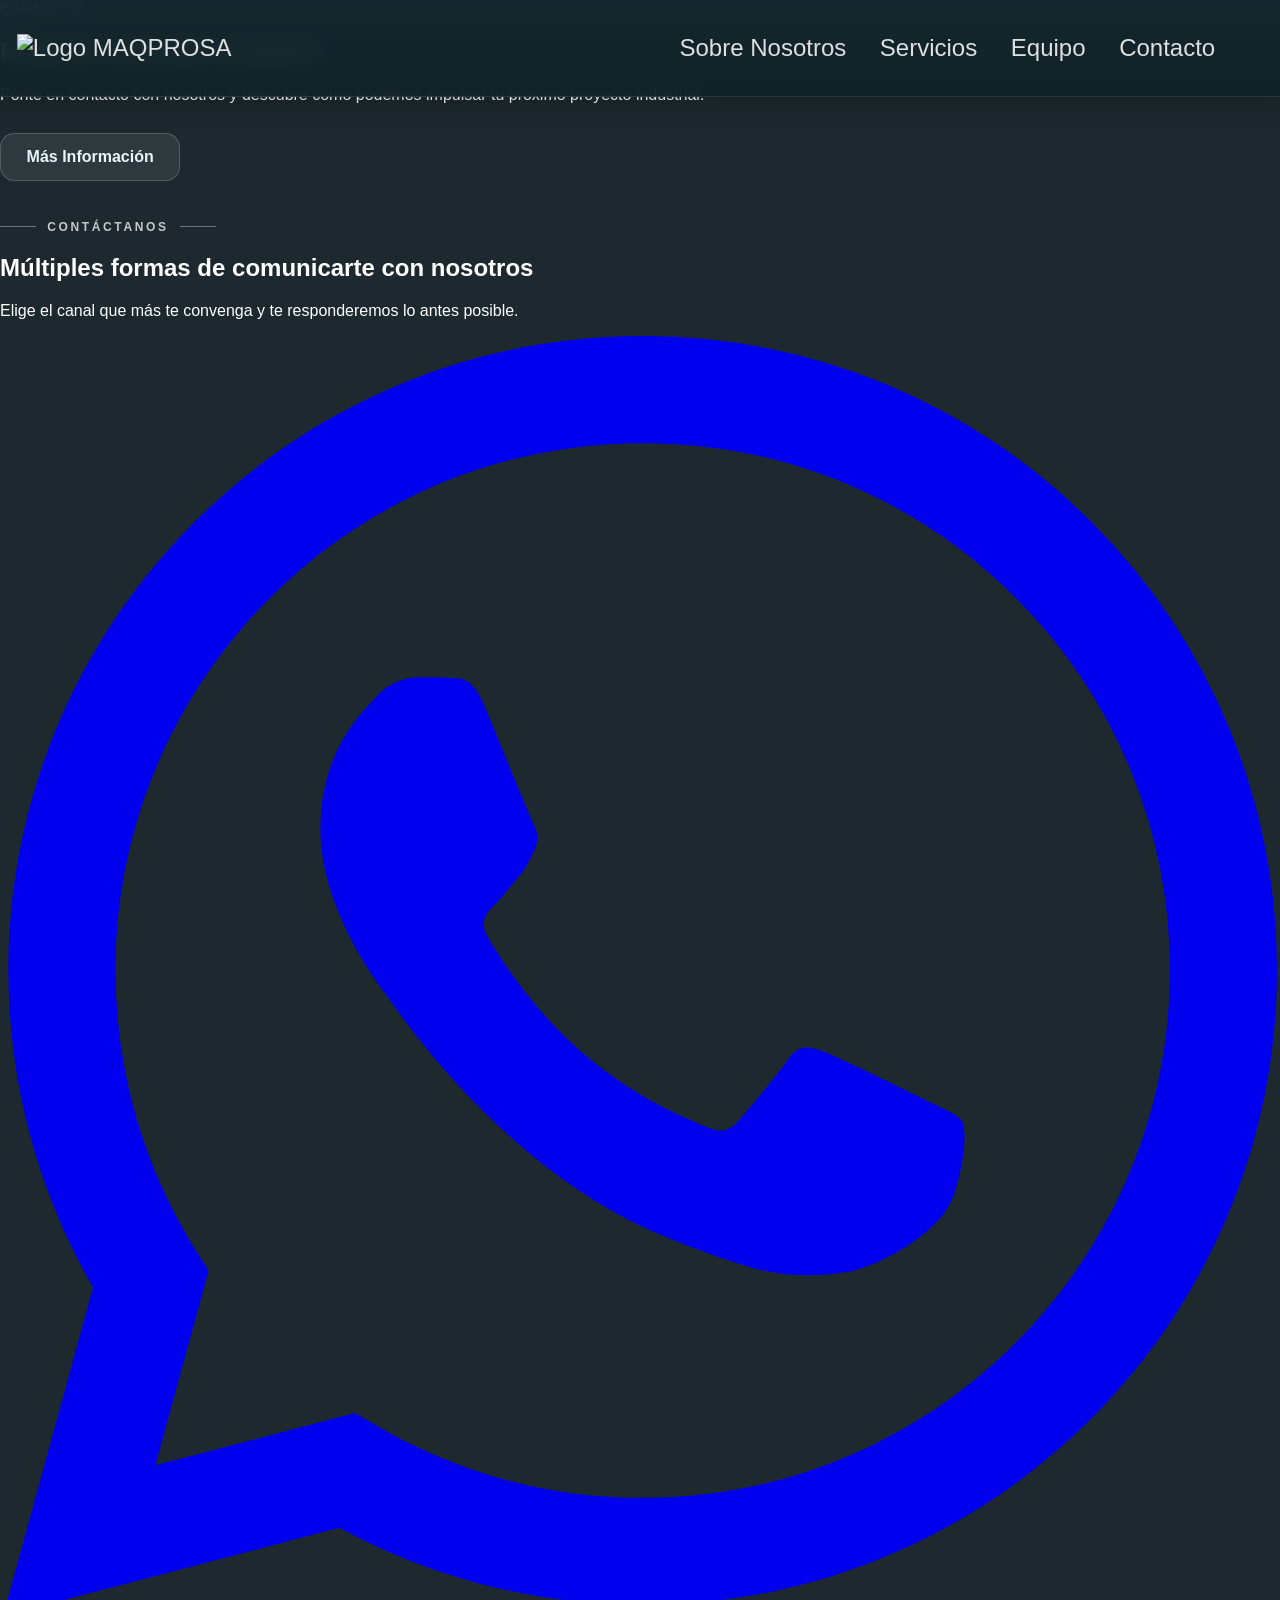
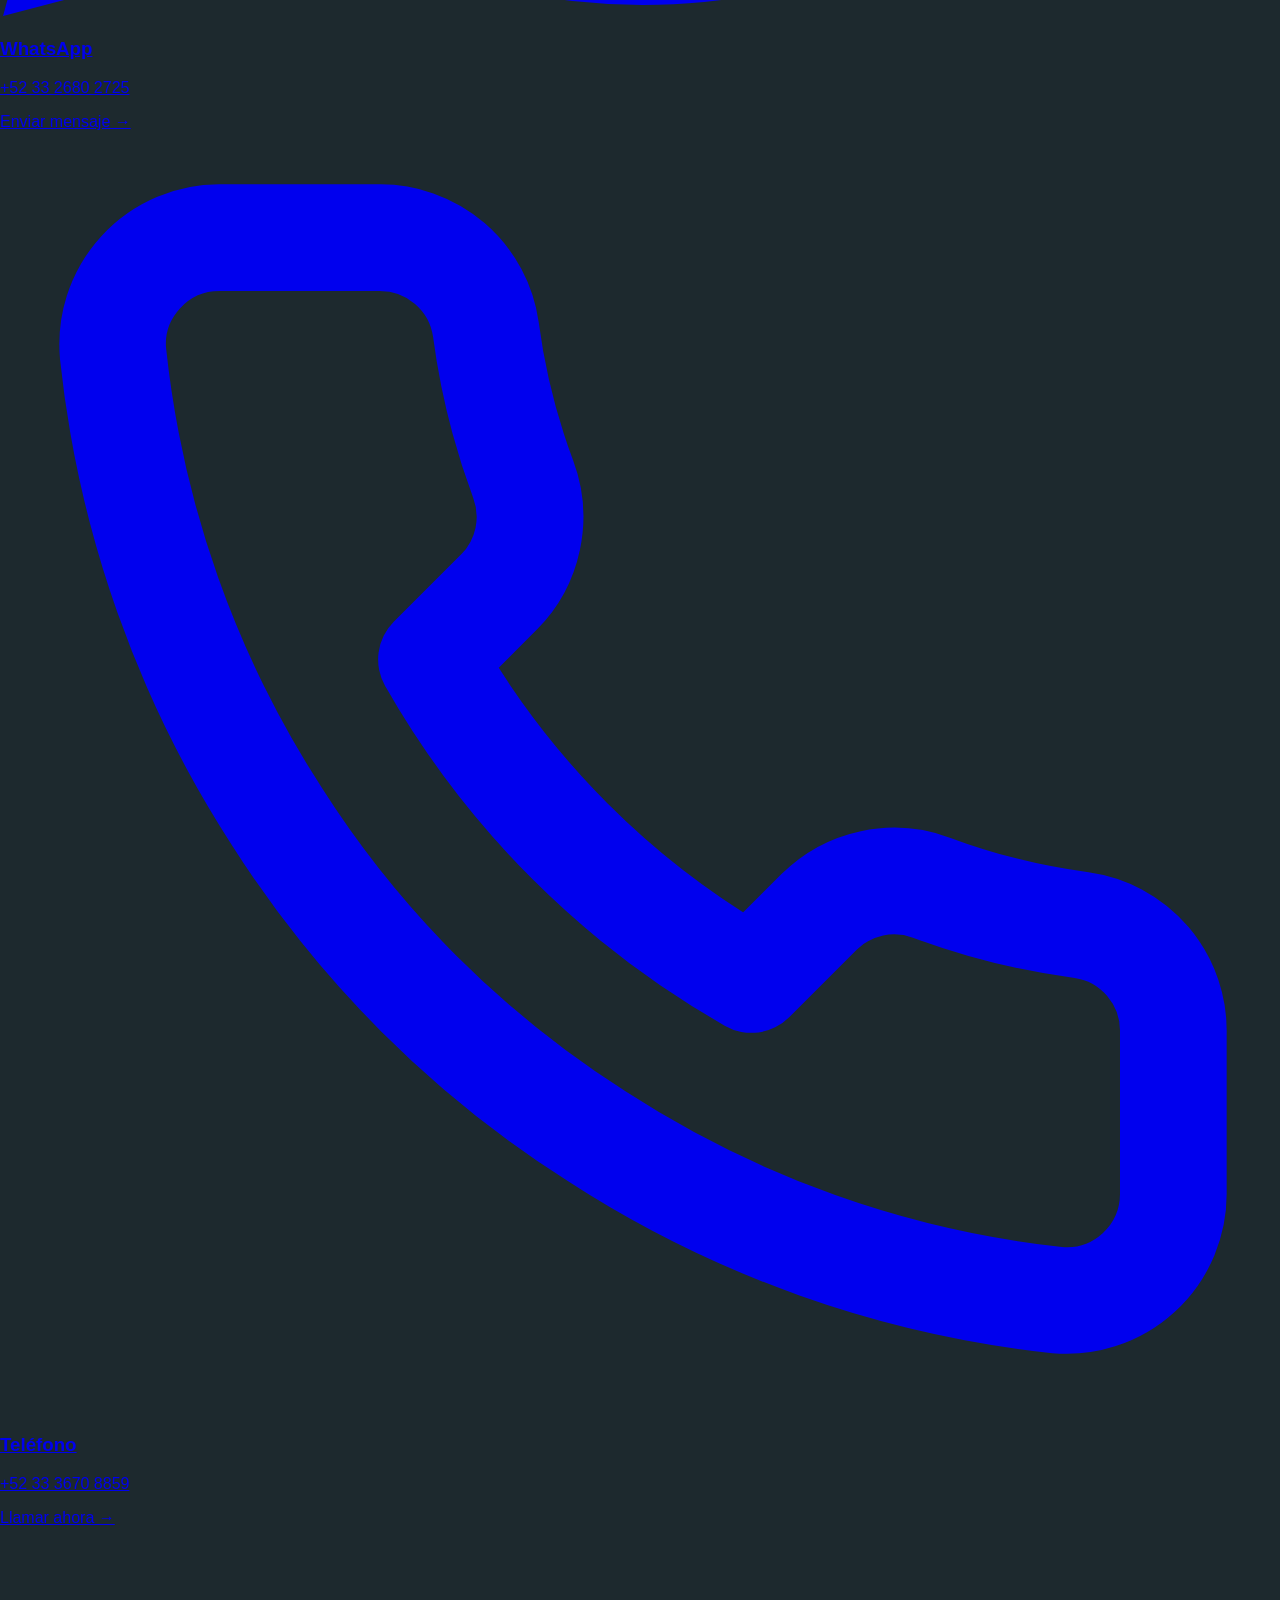
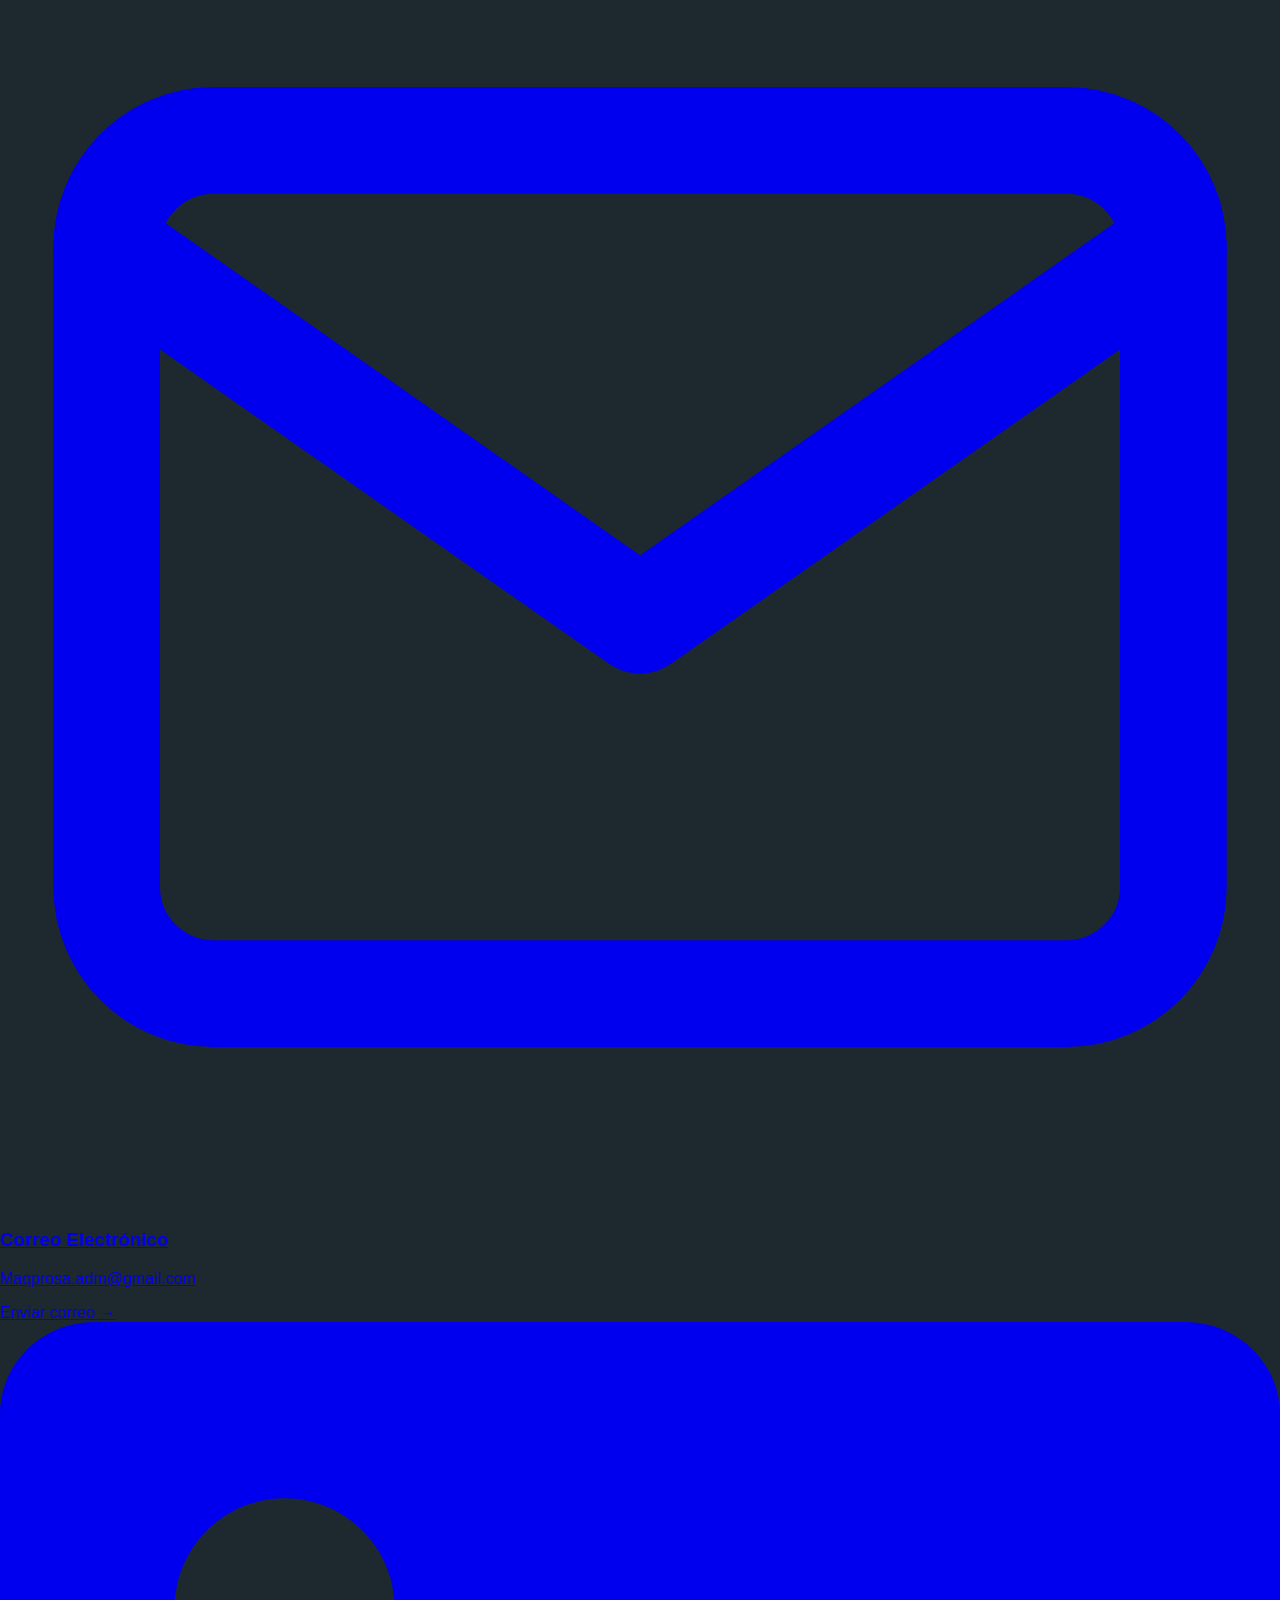
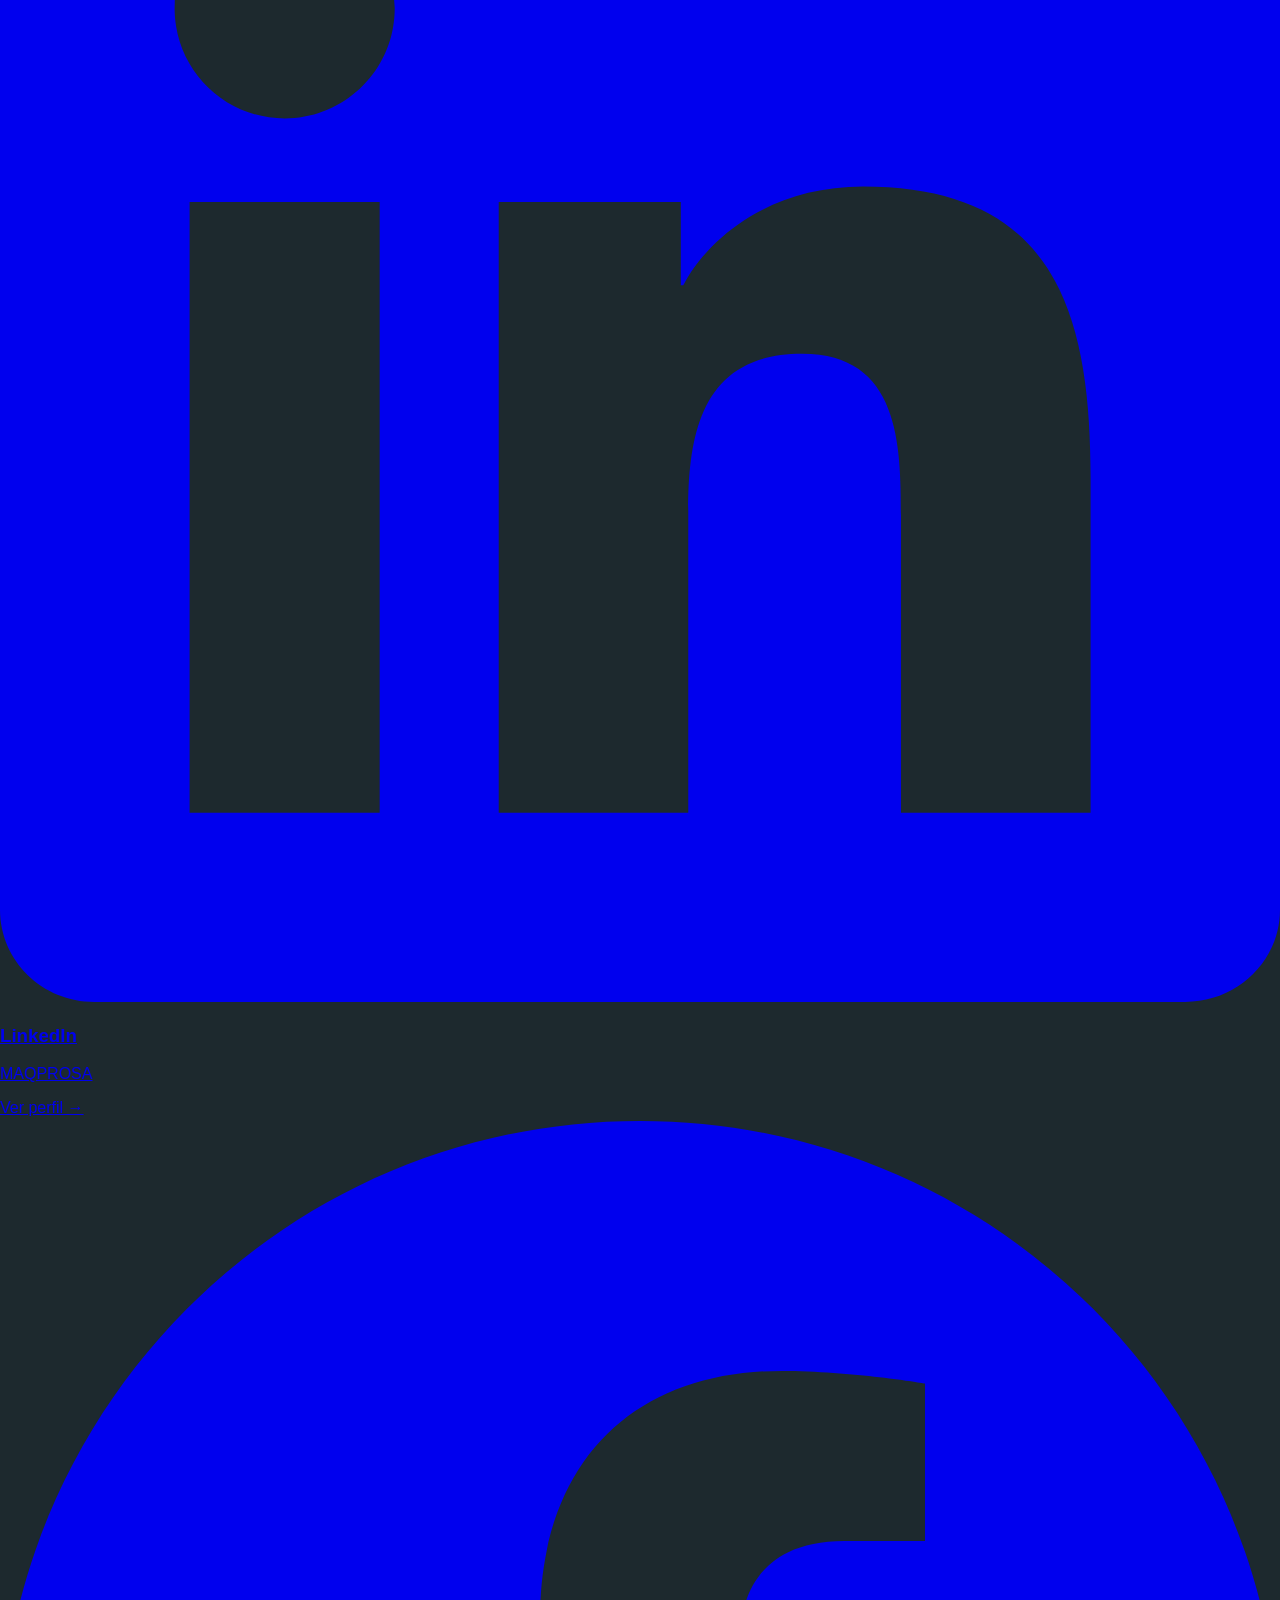
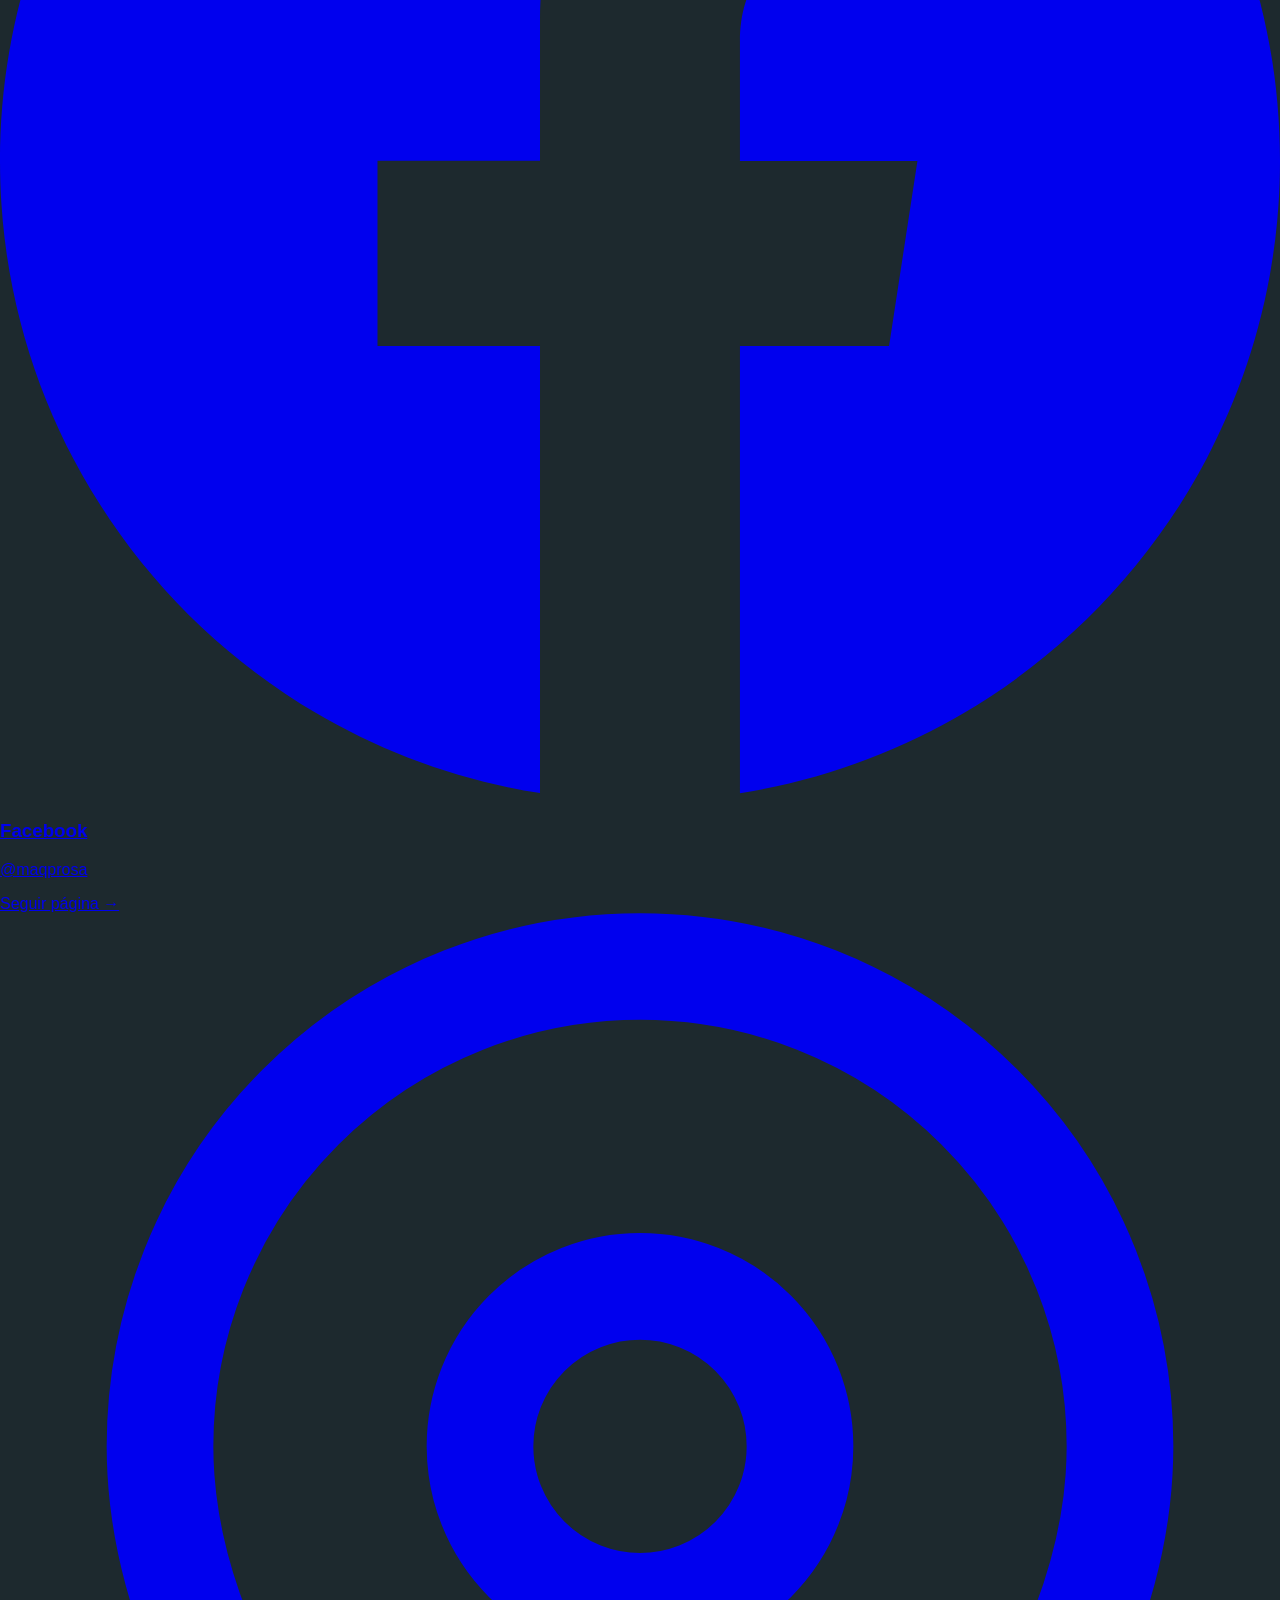
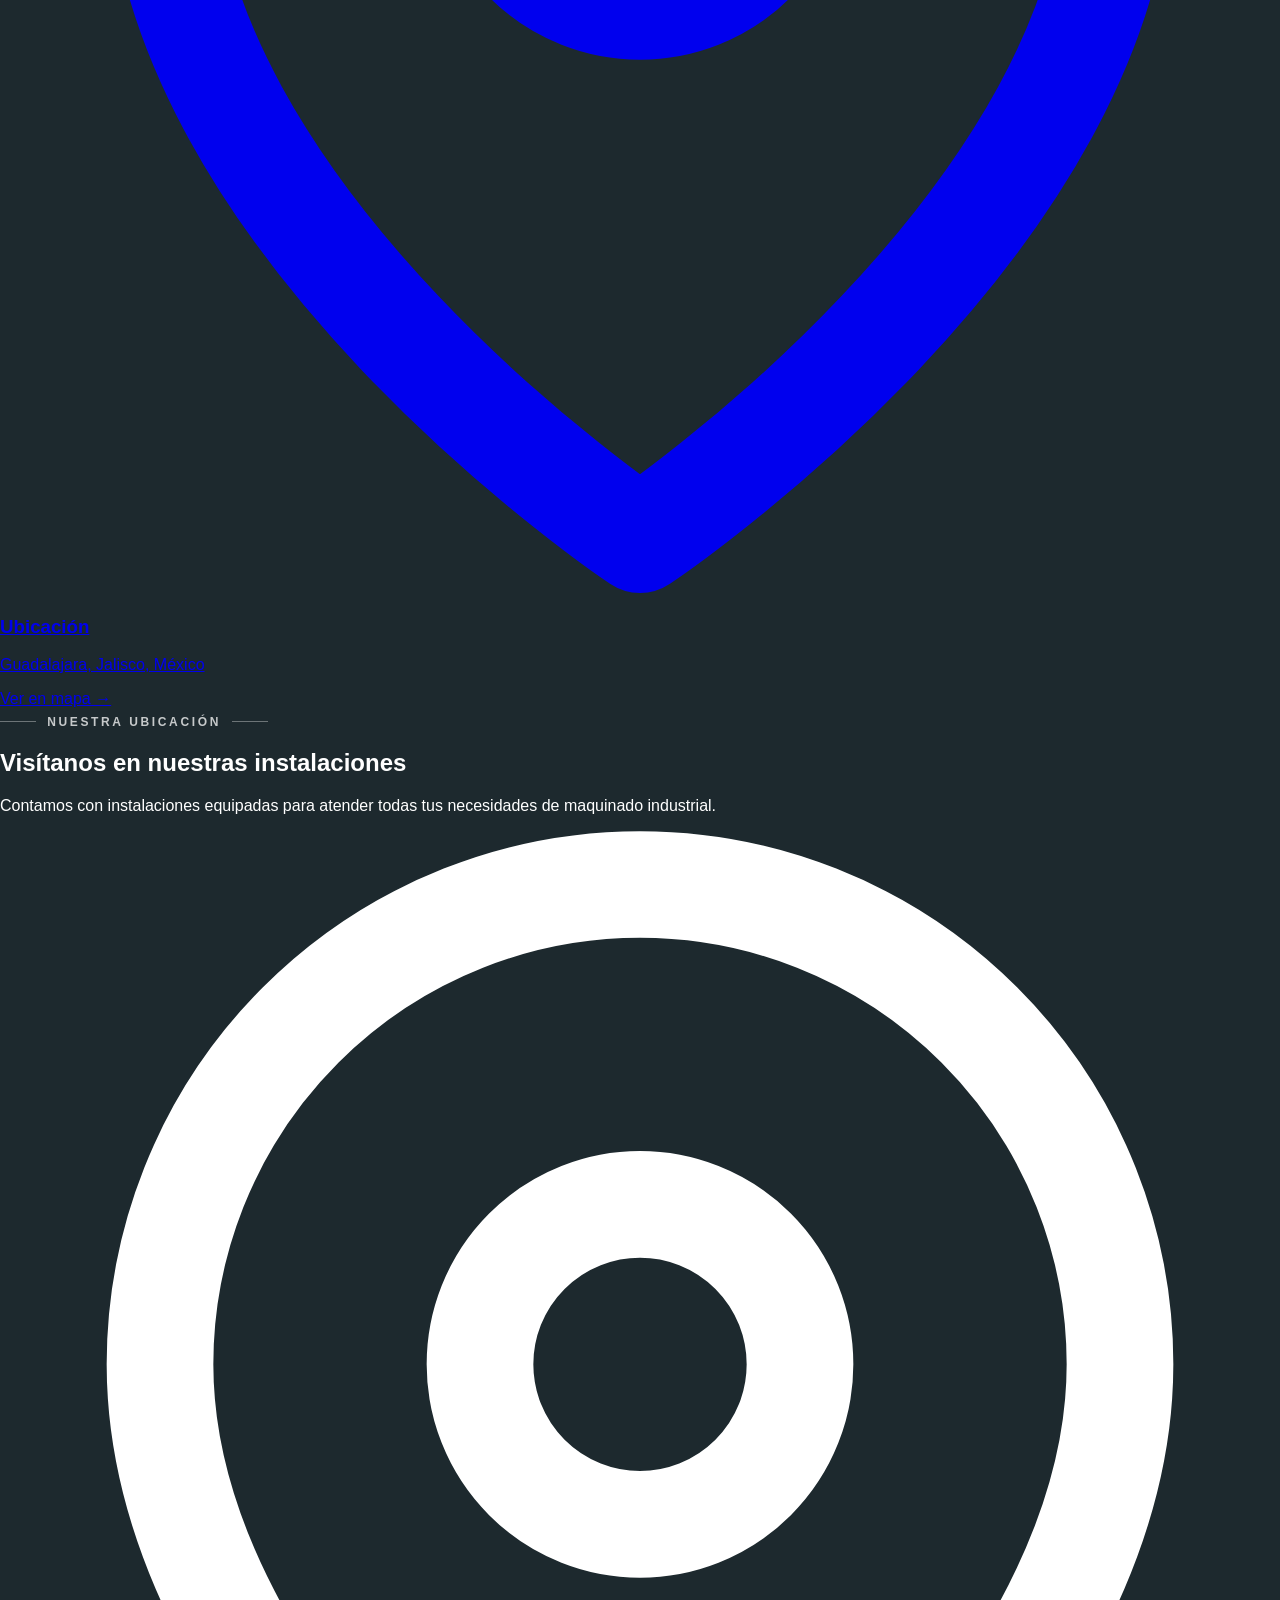
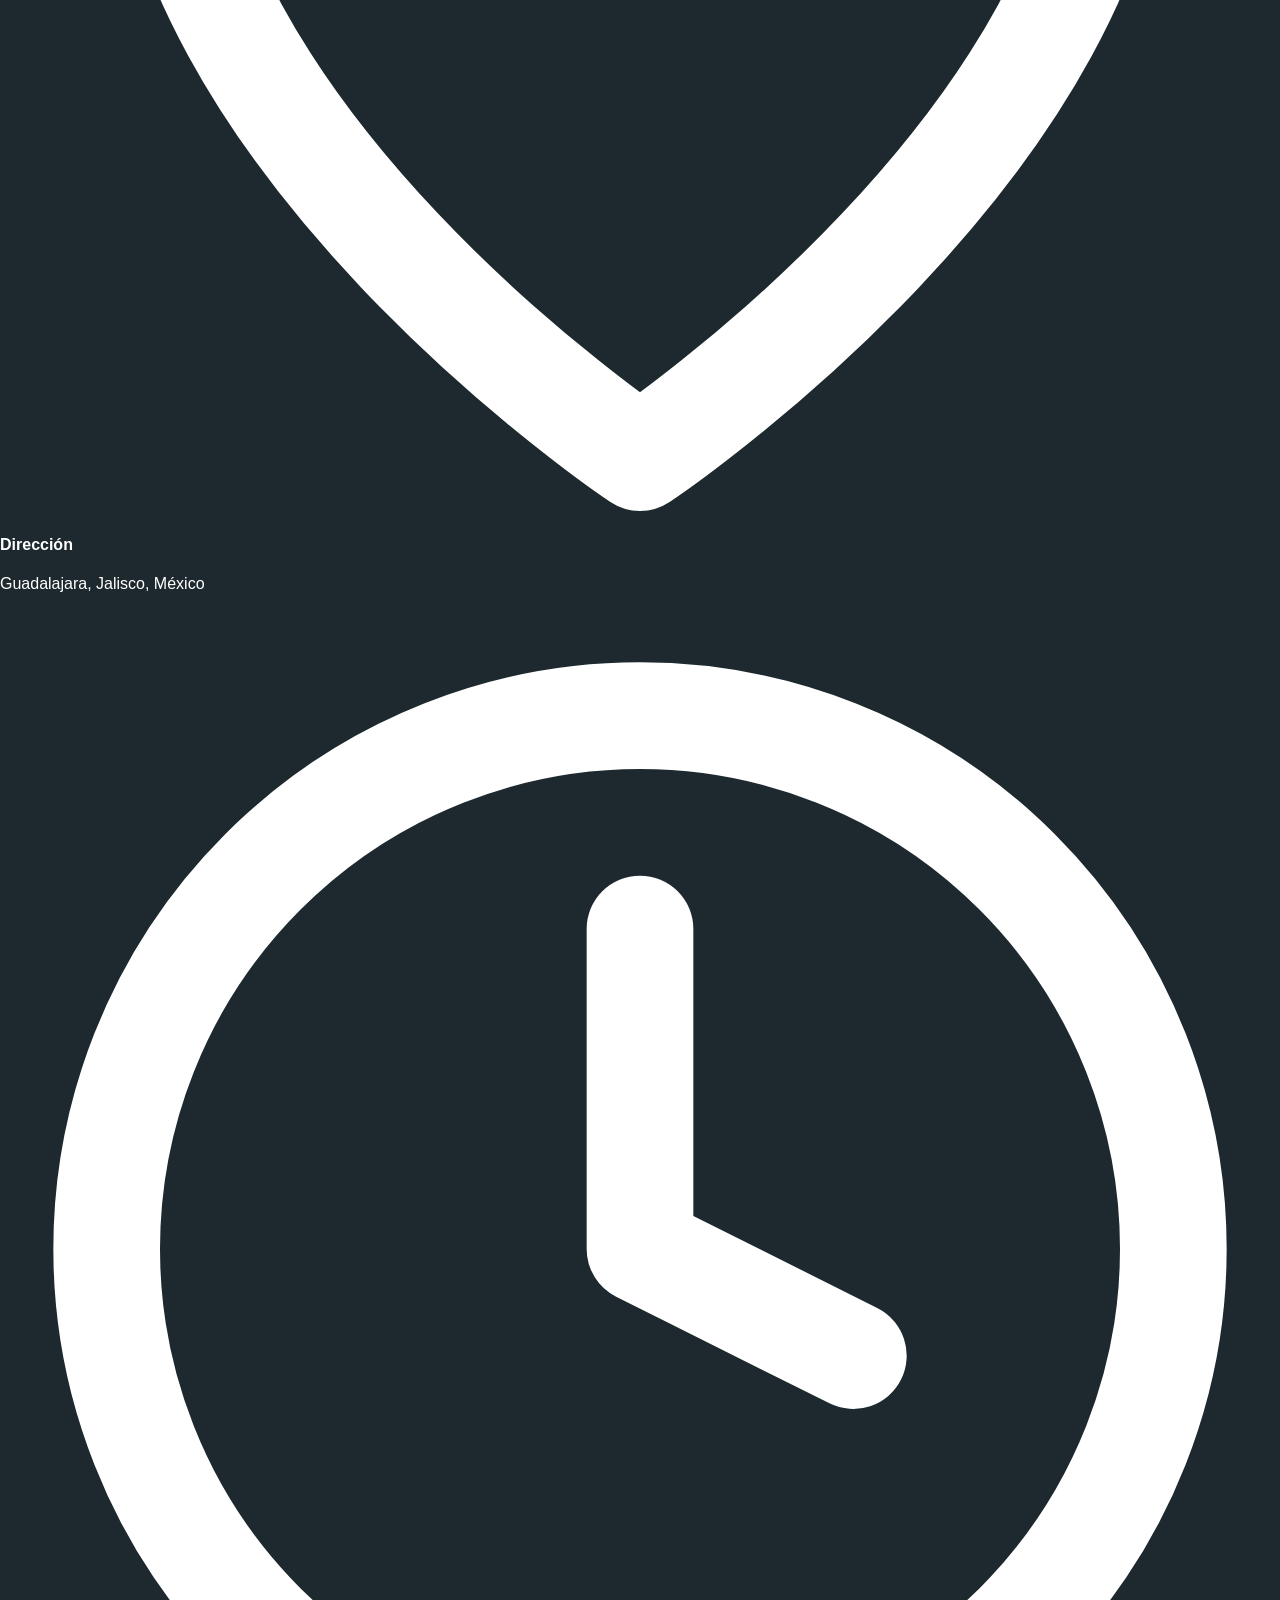
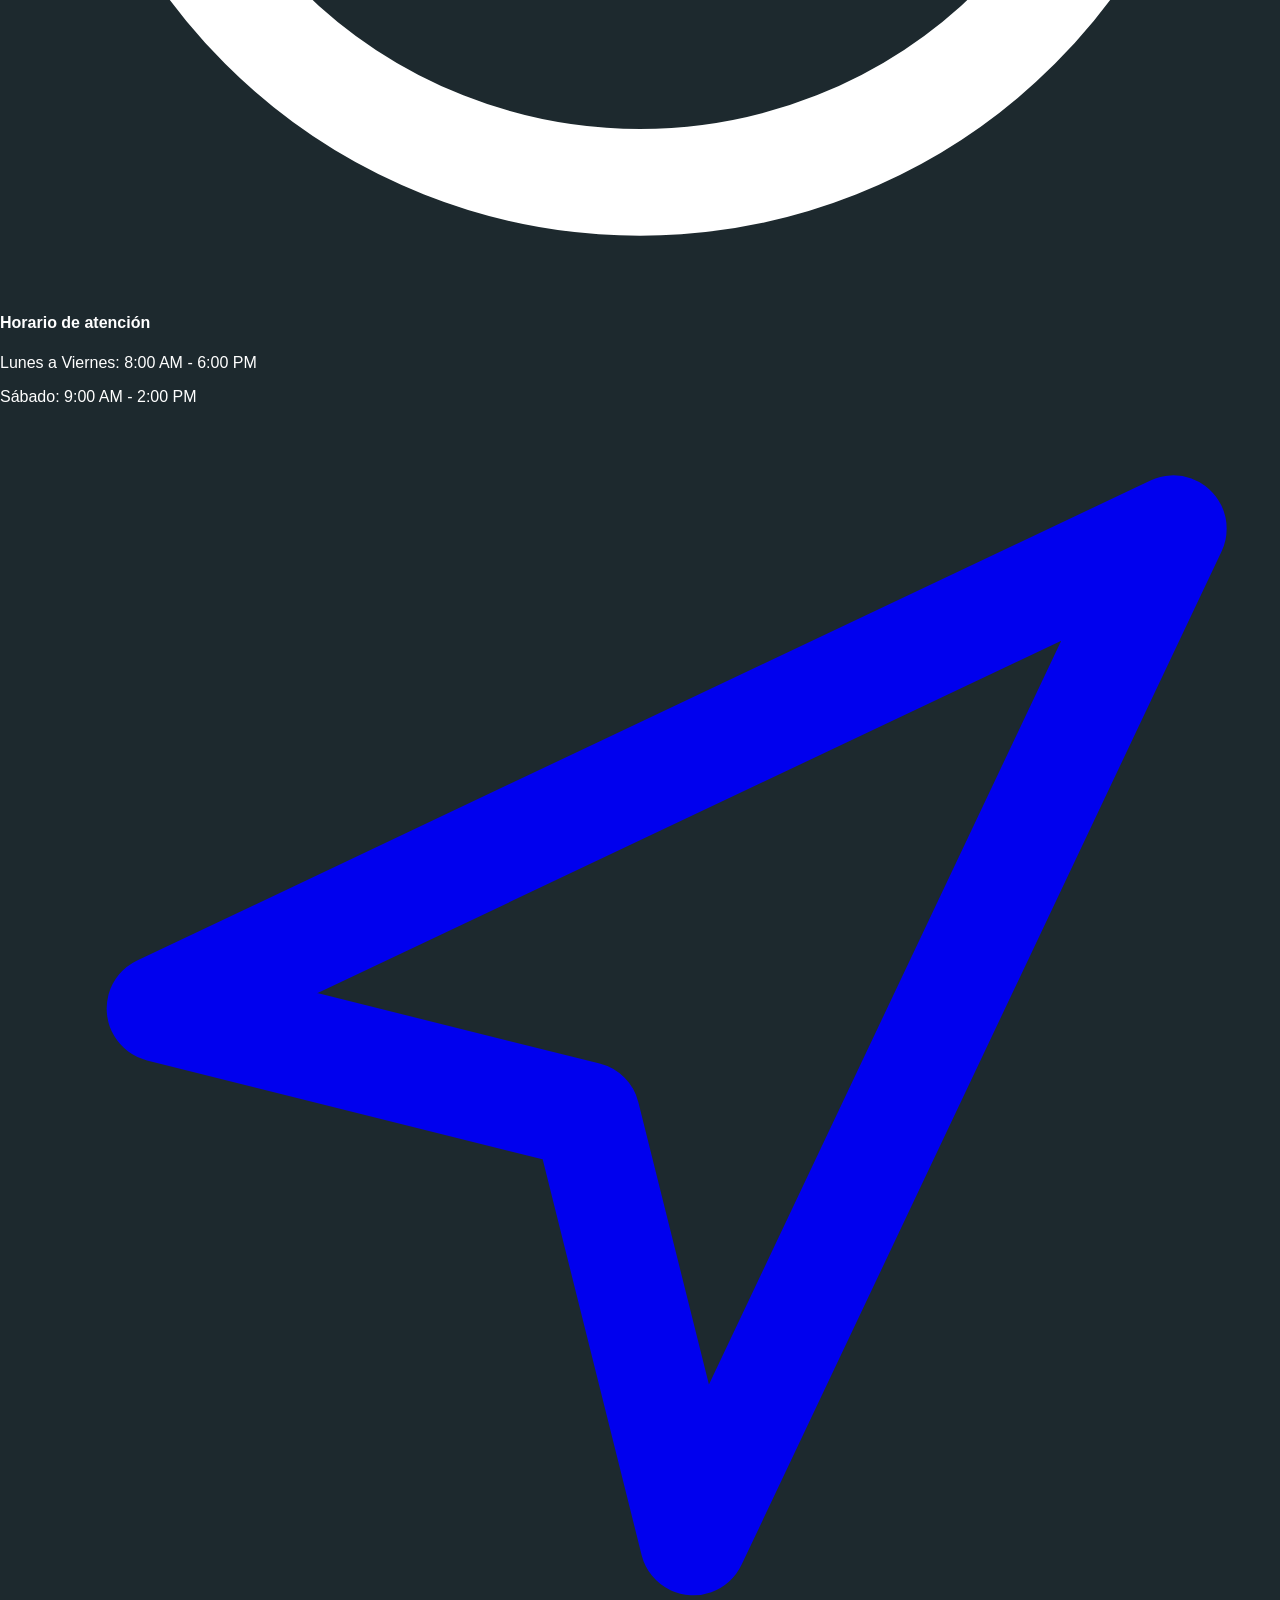
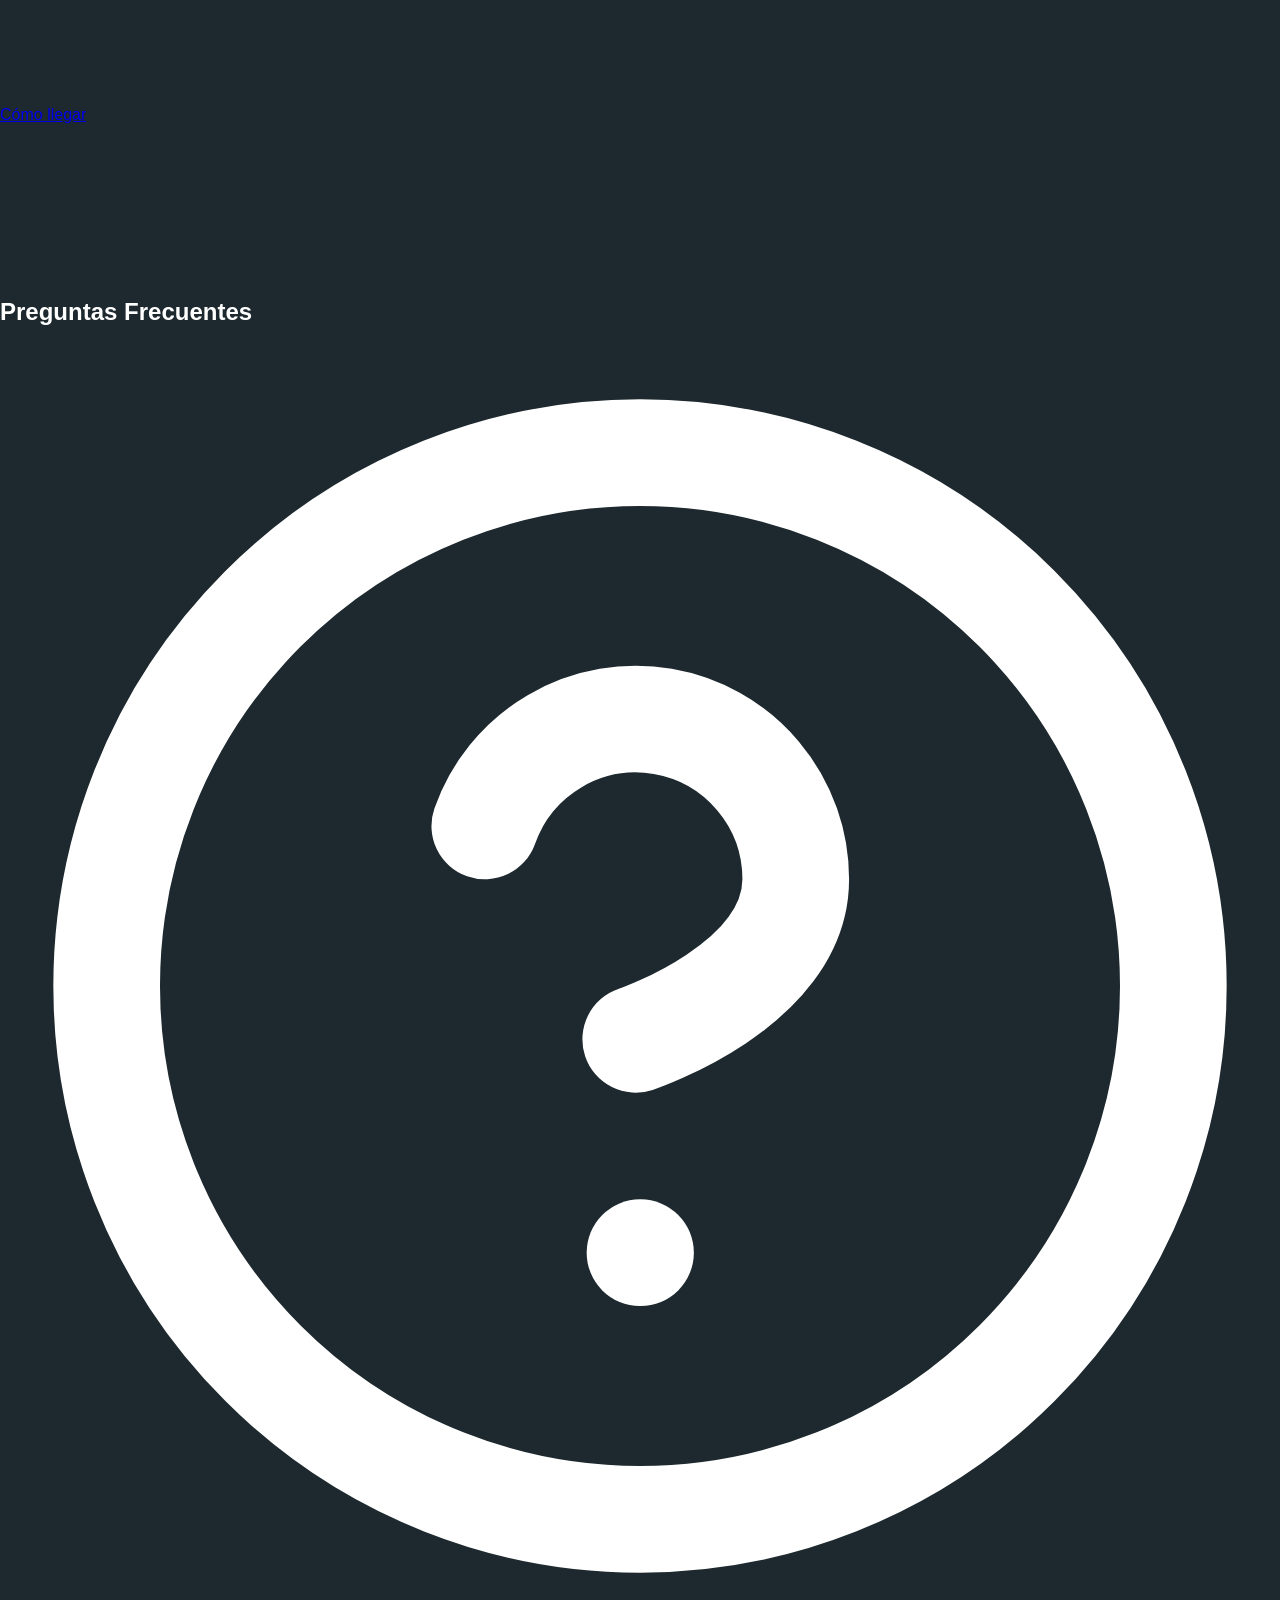
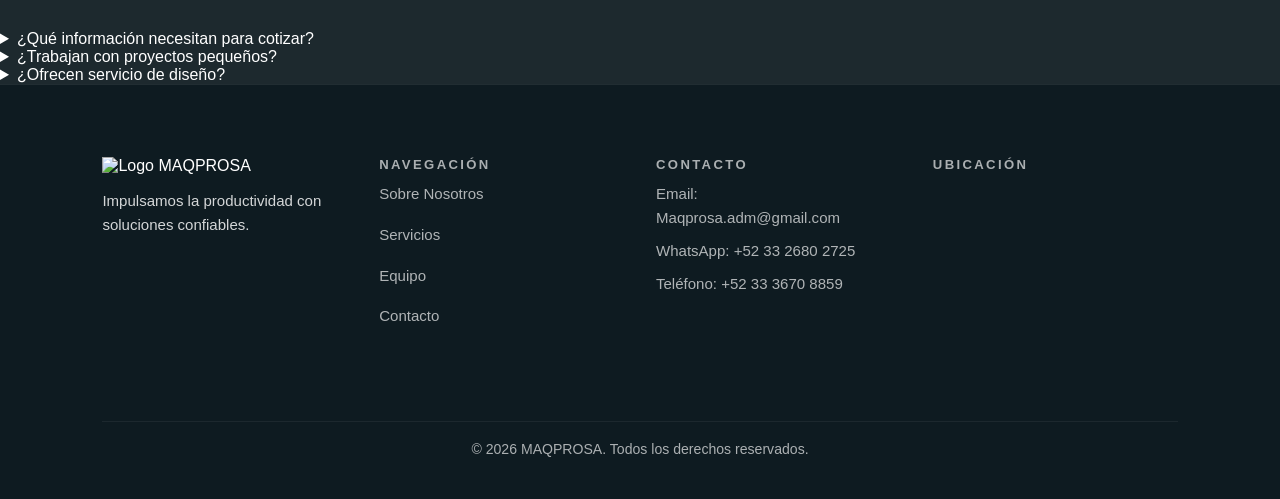
==== contact.html @ 5f6c3d66 "Almost Final" ====
<!DOCTYPE html>
<html lang="es">
<head>
    <meta charset="UTF-8">
    <meta name="viewport" content="width=device-width, initial-scale=1.0">
    <link rel="stylesheet" href="frontend/styles.css">
    <link rel="stylesheet" href="frontend/styles_mobile.css">
    <link rel="stylesheet" href="frontend/contact.css">
    <link rel="stylesheet" href="frontend/contact_mobile.css">
    <script ref="script" src="frontend/script.js" defer></script>
    <script ref="script" src="frontend/script_navbar.js" defer></script>
    <link rel="icon" type="image/png" href="frontend/media/logo.png">
    <title>CONTACTO | MAQPROSA</title>
</head>
<body>
    <header>
        <nav>
            <a href="index.html#home" class="nav-link nav-logo">
                <img class="logo-nav" src="frontend/media/logo-nav.png" alt="Logo MAQPROSA">
            </a>
            <div class="menu-toggle" id="menuToggle">
                <span></span>
                <span></span>
                <span></span>
            </div>
            <ul>
                <li><a class="nav-link" href="us.html">Sobre Nosotros</a></li>
                <li><a class="nav-link" href="services.html">Servicios</a></li>
                <li><a class="nav-link" href="equipment.html">Equipo</a></li>
                <li><a class="nav-link" href="contact.html">Contacto</a></li>
            </ul>
        </nav>
    </header>
    <main>
        <section class="hero-contact" id="home">
            <div class="hero-bg-contact"></div>
            <div class="hero-content-contact">
                <div class="hero-text-contact">
                    <span class="hero-kicker">Contacto</span>
                    <h1>Estamos aquí para ayudarte</h1>
                    <p>Ponte en contacto con nosotros y descubre cómo podemos impulsar tu próximo proyecto industrial.</p>
                    <div class="hero-actions">
                        <a href="#contacto" class="btn hero-btn hero-btn--secondary">Más Información</a>
                    </div>
                </div>
            </div>
        </section>
        <section class="contact-section" id="contacto">
            <div class="contact-container">
                <div class="contact-header">
                    <span class="section-kicker">Contáctanos</span>
                    <h2>Múltiples formas de comunicarte con nosotros</h2>
                    <p>Elige el canal que más te convenga y te responderemos lo antes posible.</p>
                </div>
                <div class="contact-grid">
                    <a href="https://wa.me/523326802725" class="contact-card contact-card--whatsapp" target="_blank" rel="noopener">
                        <div class="contact-card-icon">
                            <svg xmlns="http://www.w3.org/2000/svg" viewBox="0 0 24 24" fill="currentColor">
                                <path d="M17.472 14.382c-.297-.149-1.758-.867-2.03-.967-.273-.099-.471-.148-.67.15-.197.297-.767.966-.94 1.164-.173.199-.347.223-.644.075-.297-.15-1.255-.463-2.39-1.475-.883-.788-1.48-1.761-1.653-2.059-.173-.297-.018-.458.13-.606.134-.133.298-.347.446-.52.149-.174.198-.298.298-.497.099-.198.05-.371-.025-.52-.075-.149-.669-1.612-.916-2.207-.242-.579-.487-.5-.669-.51-.173-.008-.371-.01-.57-.01-.198 0-.52.074-.792.372-.272.297-1.04 1.016-1.04 2.479 0 1.462 1.065 2.875 1.213 3.074.149.198 2.096 3.2 5.077 4.487.709.306 1.262.489 1.694.625.712.227 1.36.195 1.871.118.571-.085 1.758-.719 2.006-1.413.248-.694.248-1.289.173-1.413-.074-.124-.272-.198-.57-.347m-5.421 7.403h-.004a9.87 9.87 0 01-5.031-1.378l-.361-.214-3.741.982.998-3.648-.235-.374a9.86 9.86 0 01-1.51-5.26c.001-5.45 4.436-9.884 9.888-9.884 2.64 0 5.122 1.03 6.988 2.898a9.825 9.825 0 012.893 6.994c-.003 5.45-4.437 9.884-9.885 9.884m8.413-18.297A11.815 11.815 0 0012.05 0C5.495 0 .16 5.335.157 11.892c0 2.096.547 4.142 1.588 5.945L.057 24l6.305-1.654a11.882 11.882 0 005.683 1.448h.005c6.554 0 11.89-5.335 11.893-11.893a11.821 11.821 0 00-3.48-8.413z"/>
                            </svg>
                        </div>
                        <div class="contact-card-content">
                            <h3>WhatsApp</h3>
                            <p>+52 33 2680 2725</p>
                            <span class="contact-card-action">Enviar mensaje →</span>
                        </div>
                    </a>
                    <a href="tel:+523336708859" class="contact-card contact-card--phone">
                        <div class="contact-card-icon">
                            <svg xmlns="http://www.w3.org/2000/svg" viewBox="0 0 24 24" fill="none" stroke="currentColor" stroke-width="2" stroke-linecap="round" stroke-linejoin="round">
                                <path d="M22 16.92v3a2 2 0 0 1-2.18 2 19.79 19.79 0 0 1-8.63-3.07 19.5 19.5 0 0 1-6-6 19.79 19.79 0 0 1-3.07-8.67A2 2 0 0 1 4.11 2h3a2 2 0 0 1 2 1.72 12.84 12.84 0 0 0 .7 2.81 2 2 0 0 1-.45 2.11L8.09 9.91a16 16 0 0 0 6 6l1.27-1.27a2 2 0 0 1 2.11-.45 12.84 12.84 0 0 0 2.81.7A2 2 0 0 1 22 16.92z"></path>
                            </svg>
                        </div>
                        <div class="contact-card-content">
                            <h3>Teléfono</h3>
                            <p>+52 33 3670 8859</p>
                            <span class="contact-card-action">Llamar ahora →</span>
                        </div>
                    </a>
                    <a href="mailto:Maqprosa.adm@gmail.com" class="contact-card contact-card--email">
                        <div class="contact-card-icon">
                            <svg xmlns="http://www.w3.org/2000/svg" viewBox="0 0 24 24" fill="none" stroke="currentColor" stroke-width="2" stroke-linecap="round" stroke-linejoin="round">
                                <path d="M4 4h16c1.1 0 2 .9 2 2v12c0 1.1-.9 2-2 2H4c-1.1 0-2-.9-2-2V6c0-1.1.9-2 2-2z"></path>
                                <polyline points="22,6 12,13 2,6"></polyline>
                            </svg>
                        </div>
                        <div class="contact-card-content">
                            <h3>Correo Electrónico</h3>
                            <p>Maqprosa.adm@gmail.com</p>
                            <span class="contact-card-action">Enviar correo →</span>
                        </div>
                    </a>
                    <a href="https://www.linkedin.com/company/maqprosa" class="contact-card contact-card--linkedin" target="_blank" rel="noopener">
                        <div class="contact-card-icon">
                            <svg xmlns="http://www.w3.org/2000/svg" viewBox="0 0 24 24" fill="currentColor">
                                <path d="M20.447 20.452h-3.554v-5.569c0-1.328-.027-3.037-1.852-3.037-1.853 0-2.136 1.445-2.136 2.939v5.667H9.351V9h3.414v1.561h.046c.477-.9 1.637-1.85 3.37-1.85 3.601 0 4.267 2.37 4.267 5.455v6.286zM5.337 7.433c-1.144 0-2.063-.926-2.063-2.065 0-1.138.92-2.063 2.063-2.063 1.14 0 2.064.925 2.064 2.063 0 1.139-.925 2.065-2.064 2.065zm1.782 13.019H3.555V9h3.564v11.452zM22.225 0H1.771C.792 0 0 .774 0 1.729v20.542C0 23.227.792 24 1.771 24h20.451C23.2 24 24 23.227 24 22.271V1.729C24 .774 23.2 0 22.222 0h.003z"/>
                            </svg>
                        </div>
                        <div class="contact-card-content">
                            <h3>LinkedIn</h3>
                            <p>MAQPROSA</p>
                            <span class="contact-card-action">Ver perfil →</span>
                        </div>
                    </a>
                    <a href="https://www.facebook.com/maqprosa" class="contact-card contact-card--facebook" target="_blank" rel="noopener">
                        <div class="contact-card-icon">
                            <svg xmlns="http://www.w3.org/2000/svg" viewBox="0 0 24 24" fill="currentColor">
                                <path d="M24 12.073c0-6.627-5.373-12-12-12s-12 5.373-12 12c0 5.99 4.388 10.954 10.125 11.854v-8.385H7.078v-3.47h3.047V9.43c0-3.007 1.792-4.669 4.533-4.669 1.312 0 2.686.235 2.686.235v2.953H15.83c-1.491 0-1.956.925-1.956 1.874v2.25h3.328l-.532 3.47h-2.796v8.385C19.612 23.027 24 18.062 24 12.073z"/>
                            </svg>
                        </div>
                        <div class="contact-card-content">
                            <h3>Facebook</h3>
                            <p>@maqprosa</p>
                            <span class="contact-card-action">Seguir página →</span>
                        </div>
                    </a>
                    <a href="https://maps.app.goo.gl/YourLocationLink" class="contact-card contact-card--location" target="_blank" rel="noopener">
                        <div class="contact-card-icon">
                            <svg xmlns="http://www.w3.org/2000/svg" viewBox="0 0 24 24" fill="none" stroke="currentColor" stroke-width="2" stroke-linecap="round" stroke-linejoin="round">
                                <path d="M21 10c0 7-9 13-9 13s-9-6-9-13a9 9 0 0 1 18 0z"></path>
                                <circle cx="12" cy="10" r="3"></circle>
                            </svg>
                        </div>
                        <div class="contact-card-content">
                            <h3>Ubicación</h3>
                            <p>Guadalajara, Jalisco, México</p>
                            <span class="contact-card-action">Ver en mapa →</span>
                        </div>
                    </a>
                </div>
            </div>
        </section>
        <section class="map-section" id="ubicacion">
            <div class="map-container">
                <div class="map-info">
                    <span class="section-kicker">Nuestra ubicación</span>
                    <h2>Visítanos en nuestras instalaciones</h2>
                    <p>Contamos con instalaciones equipadas para atender todas tus necesidades de maquinado industrial.</p>
                    <div class="map-details">
                        <div class="map-detail-item">
                            <svg xmlns="http://www.w3.org/2000/svg" viewBox="0 0 24 24" fill="none" stroke="currentColor" stroke-width="2" stroke-linecap="round" stroke-linejoin="round">
                                <path d="M21 10c0 7-9 13-9 13s-9-6-9-13a9 9 0 0 1 18 0z"></path>
                                <circle cx="12" cy="10" r="3"></circle>
                            </svg>
                            <div>
                                <h4>Dirección</h4>
                                <p>Guadalajara, Jalisco, México</p>
                            </div>
                        </div>
                        <div class="map-detail-item">
                            <svg xmlns="http://www.w3.org/2000/svg" viewBox="0 0 24 24" fill="none" stroke="currentColor" stroke-width="2" stroke-linecap="round" stroke-linejoin="round">
                                <circle cx="12" cy="12" r="10"></circle>
                                <polyline points="12 6 12 12 16 14"></polyline>
                            </svg>
                            <div>
                                <h4>Horario de atención</h4>
                                <p>Lunes a Viernes: 8:00 AM - 6:00 PM</p>
                                <p>Sábado: 9:00 AM - 2:00 PM</p>
                            </div>
                        </div>
                    </div>
                    <a href="https://maps.app.goo.gl/YourLocationLink" class="btn map-btn" target="_blank" rel="noopener">
                        <svg xmlns="http://www.w3.org/2000/svg" viewBox="0 0 24 24" fill="none" stroke="currentColor" stroke-width="2" stroke-linecap="round" stroke-linejoin="round">
                            <polygon points="3 11 22 2 13 21 11 13 3 11"></polygon>
                        </svg>
                        Cómo llegar
                    </a>
                </div>
                <div class="map-embed">
                    <iframe src="https://www.google.com/maps/embed?pb=!1m18!1m12!1m3!1d8265.29716269699!2d-103.33255174720152!3d20.59193662450971!2m3!1f0!2f0!3f0!3m2!1i1024!2i768!4f13.1!3m3!1m2!1s0x8428b293394a0339%3A0xa8bdd4ad61870829!2sMaqprosa!5e0!3m2!1ses-419!2smx!4v1769815293856!5m2!1ses-419!2smx" width="100%" height="100%" style="border:0;" allowfullscreen="" loading="lazy" referrerpolicy="no-referrer-when-downgrade"></iframe>
                </div>
            </div>
        </section>
        <section class="info-section-contact">
            <div class="section-container">
                <h2 class="info-title">Preguntas Frecuentes</h2>
                <div class="info-grid">
                    <div class="info-card info-card--faq">
                        <div class="info-card-icon">
                            <svg xmlns="http://www.w3.org/2000/svg" viewBox="0 0 24 24" fill="none" stroke="currentColor" stroke-width="2" stroke-linecap="round" stroke-linejoin="round">
                                <circle cx="12" cy="12" r="10"></circle>
                                <path d="M9.09 9a3 3 0 0 1 5.83 1c0 2-3 3-3 3"></path>
                                <line x1="12" y1="17" x2="12.01" y2="17"></line>
                            </svg>
                        </div>
                        <div class="faq-list">
                            <details class="faq-item">
                                <summary>¿Qué información necesitan para cotizar?</summary>
                                <p>Planos técnicos o dibujos, material requerido, cantidad de piezas y tolerancias específicas si aplican.</p>
                            </details>
                            <details class="faq-item">
                                <summary>¿Trabajan con proyectos pequeños?</summary>
                                <p>Sí, atendemos desde prototipos unitarios hasta producciones en serie.</p>
                            </details>
                            <details class="faq-item">
                                <summary>¿Ofrecen servicio de diseño?</summary>
                                <p>Contamos con ingenieros que pueden ayudarte a optimizar tus diseños para manufactura.</p>
                            </details>
                        </div>
                    </div>
                </div>
            </div>
        </section>
    </main>
    <footer>
        <div class="footer-content">
            <div class="footer-section">
                <img class="footer-logo" src="frontend/media/logo-footer.png" alt="Logo MAQPROSA">
                <p>Impulsamos la productividad con soluciones confiables.</p>
            </div>
            <div class="footer-section">
                <h4>Navegación</h4>
                <ul>
                    <li><a href="us.html">Sobre Nosotros</a></li>
                    <li><a href="services.html">Servicios</a></li>
                    <li><a href="equipment.html">Equipo</a></li>
                    <li><a href="contact.html">Contacto</a></li>
                </ul>
            </div>
            <div class="footer-section">
                <h4>Contacto</h4>
                <a href="mailto:Maqprosa.adm@gmail.com">Email: Maqprosa.adm@gmail.com</a>
                <a href="https://wa.me/523326802725">WhatsApp: +52 33 2680 2725</a>
                <a href="tel:+523336708859">Teléfono: +52 33 3670 8859</a>
            </div>
            <div class="footer-section footer-map">
                <h4>Ubicación</h4>
                <iframe src="https://www.google.com/maps/embed?pb=!1m18!1m12!1m3!1d8265.29716269699!2d-103.33255174720152!3d20.59193662450971!2m3!1f0!2f0!3f0!3m2!1i1024!2i768!4f13.1!3m3!1m2!1s0x8428b293394a0339%3A0xa8bdd4ad61870829!2sMaqprosa!5e0!3m2!1ses-419!2smx!4v1769815293856!5m2!1ses-419!2smx" width="400" height="500" style="border:0;" allowfullscreen="" loading="lazy" referrerpolicy="no-referrer-when-downgrade"></iframe>
            </div>
        </div>
        <div class="footer-bottom">
            <p>&copy; 2026 MAQPROSA. Todos los derechos reservados.</p>
        </div>
    </footer>
</body>
</html>
---- frontend/styles.css ----
:root {
    --primary-color: #274B57;
    --secondary-color: #5194a8;
    --font-color: #ffffff;
    --nav-mobile-bg: rgba(20, 40, 47, 0.973);
    --font-family: "Century Gothic", sans-serif;
}

body {
    margin: 0;
    font-family: var(--font-family);
    background-color: #1D292E;
    color: var(--font-color);
}

nav {
    width: 100%;
    height: 6em;

    background: linear-gradient(180deg, rgba(20, 40, 47, 0.92), rgba(15, 32, 38, 0.92));
    backdrop-filter: blur(10px);
    border-bottom: 1px solid rgba(255, 255, 255, 0.08);
    box-shadow: 0 10px 24px rgba(0, 0, 0, 0.2);

    position: fixed;
    top: 0;
    left: 0;
    z-index: 10000;

    display: flex;
    align-items: center;
    justify-content: space-between;
}

header > nav > ul {
    justify-content: center;
    align-items: center;
    list-style: none;
    display: inline-flex;
    margin: 0;
    padding: 0 3em 0 0;
}

.logo-nav {
    height: 70px;
    margin: 0;
    padding: 0 0em;
}

.nav-link {
    font-family: var(--font-family);
    font-size: 1.5em;
    margin: 0 0.7em;
    text-decoration: none;

    color: rgba(255, 255, 255, 0.86);
    position: relative;
    transition: color 0.25s ease;
}

.nav-link:hover {
    color: #41d8e7;
}

.nav-link.nav-logo:hover {
    text-decoration: none;
}

.nav-link.nav-logo::after {
    display: none;
}

.nav-link::after {
    content: "";
    position: absolute;
    left: 0;
    bottom: -6px;
    width: 100%;
    height: 2px;
    background: linear-gradient(90deg, rgba(65, 216, 231, 0.9), rgba(81, 148, 168, 0.9));
    transform: scaleX(0);
    transform-origin: left;
    transition: transform 0.25s ease;
}

.nav-link:hover::after {
    transform: scaleX(1);
}






.menu-toggle {
    display: none;
    flex-direction: column;
    cursor: pointer;
    padding: 0 2em;
}

.menu-toggle span {
    width: 30px;
    height: 3px;
    background-color: var(--font-color);
    margin: 4px 0;
    transition: 0.3s;
    border-radius: 3px;
}

.menu-toggle.active span:nth-child(1) {
    transform: rotate(-45deg) translate(-6px, 6px);
}

.menu-toggle.active span:nth-child(2) {
    opacity: 0;
}

.menu-toggle.active span:nth-child(3) {
    transform: rotate(45deg) translate(-6px, -6px);
}




.hero {
    position: relative;
    width: 100%;
    min-height: 100vh;
    padding: 0;
    background-image: url(media/bg_no_blur.jpg);
    background-size: cover;
    background-position: center;
    background-repeat: no-repeat;
    color: var(--font-color);
    display: flex;
    flex-direction: column;
    align-items: center;
    justify-content: flex-start;
    overflow: hidden;
}

.hero-bg {
    position: absolute;
    inset: 0;
    background:
        radial-gradient(800px 400px at 15% 15%, rgba(81, 148, 168, 0.45), transparent 60%),
        radial-gradient(600px 300px at 85% 20%, rgba(39, 75, 87, 0.6), transparent 60%),
        linear-gradient(180deg, rgba(7, 20, 24, 0.55), rgba(7, 20, 24, 0.65));
    z-index: 0;
}

.hero-content {
    position: relative;
    z-index: 1;
    width: 90vw;
    flex: 1;
    display: grid;
    grid-template-columns: 1.15fr 0.85fr;
    gap: 3.5rem;
    align-items: center;
    padding: 6.5em 0 2.5em;
}

.hero-text h1 {
    font-size: clamp(2.2rem, 4vw, 3.6rem);
    margin: 0.3em 0 0.4em;
    line-height: 1.1;
}

.hero-text p {
    font-size: clamp(1rem, 2vw, 1.25rem);
    max-width: 36ch;
    opacity: 0.9;
}

.hero-kicker {
    display: inline-flex;
    align-items: center;
    gap: 0.5rem;
    font-weight: 600;
    text-transform: uppercase;
    letter-spacing: 0.18em;
    font-size: 0.75rem;
    color: rgba(255, 255, 255, 0.8);
}

.hero-actions {
    display: flex;
    gap: 1rem;
    flex-wrap: wrap;
    margin: 1.8rem 0 2rem;
}

.hero-btn {
    display: inline-flex;
    align-items: center;
    justify-content: center;
    padding: 0.9em 1.6em;
    border-radius: 0.9em;
    text-decoration: none;
    color: var(--font-color);
    background: var(--primary-color);
    box-shadow: 0 0 20px rgba(255, 255, 255, 0.2);
    font-weight: 700;

    transition: background 0.3s ease, box-shadow 0.3s ease;
}

.hero-btn:hover {
    background: var(--secondary-color);
    box-shadow: 0 0 30px rgba(255, 255, 255, 0.4);
}

.hero-btn--primary {
    background: linear-gradient(135deg, #34c6d3, #1f6e86);
    box-shadow: 0 12px 30px rgba(52, 198, 211, 0.35);
    border: 1px solid rgba(255, 255, 255, 0.25);
}

.hero-btn--primary:hover {
    background: linear-gradient(135deg, #41d8e7, #23829b);
    box-shadow: 0 16px 36px rgba(65, 216, 231, 0.45);
}

.hero-btn--secondary {
    background: rgba(255, 255, 255, 0.08);
    color: #e8f6fb;
    border: 1px solid rgba(255, 255, 255, 0.18);
    box-shadow: none;
}

.hero-btn--secondary:hover {
    background: rgba(255, 255, 255, 0.16);
    box-shadow: 0 8px 18px rgba(0, 0, 0, 0.18);
}

.hero-stats {
    display: grid;
    grid-template-columns: repeat(3, minmax(0, 1fr));
    gap: 1.2rem;
}

.hero-stats div {
    padding: 1rem 1.2rem;
    border-radius: 1rem;
    background: rgba(255, 255, 255, 0.08);
    backdrop-filter: blur(8px);
    border: 1px solid rgba(255, 255, 255, 0.12);
}

.stat-number {
    display: block;
    font-size: 1.4rem;
    font-weight: 700;
    margin-bottom: 0.3rem;
}

.stat-label {
    font-size: 0.9rem;
    opacity: 0.85;
}

.clients {
    width: 100%;
    height: auto;
    min-height: clamp(56px, 7vh, 90px);
    padding: 0.6em 0;
    margin-top: 2em;
    display: flex;
    align-items: center;
    background: rgba(255, 255, 255, 0.08);
    backdrop-filter: blur(8px);
    border-top: 0.2px solid rgba(255, 255, 255, 0.12);
    border-bottom: 0.2px solid rgba(255, 255, 255, 0.12);
    overflow: hidden;
}

.client-logos {
    display: flex;
    align-items: center;
    gap: 2.2em;
    width: max-content;
    animation: clients-scroll 28s linear infinite;
    will-change: transform;
}

.img-client-logos {
    height: clamp(26px, 4.6vh, 54px);
    max-height: 100%;
    margin: 0 1.2em;
    flex-shrink: 0;
    object-fit: contain;
    filter: grayscale(1) invert(1) brightness(2);
    transition: filter 0.3s ease-in-out;
}


.img-client-logos:hover {
    filter: grayscale(0%) brightness(1);
}

@keyframes clients-scroll {
    0% {
        transform: translateX(0);
    }
    100% {
        transform: translateX(-50%);
    }
}







.about-services {
    position: relative;
    background:
        radial-gradient(900px 520px at 12% 12%, rgba(81, 148, 168, 0.24), transparent 60%),
        radial-gradient(900px 520px at 88% 8%, rgba(39, 75, 87, 0.52), transparent 60%),
        linear-gradient(180deg, #122a33 0%, #1c3741 45%, #17313a 100%);
    overflow: hidden;
}

.about-services::before {
    content: "";
    position: absolute;
    inset: 0;
    background: url("media/bg_no_blur.jpg") center/cover no-repeat;
    opacity: 0.05;
    mix-blend-mode: screen;
    pointer-events: none;
}

.about-services > * {
    position: relative;
    z-index: 1;
}

.about-us {
    position: relative;
    max-width: 100vw;
    min-height: 78vh;
    padding: 7em 8vw;
    text-align: left;
    background: transparent;
    display: grid;
    grid-template-columns: minmax(0, 1.1fr) minmax(0, 0.9fr);
    grid-template-areas: "decorative content";
    column-gap: 3rem;
    row-gap: 1rem;
    align-items: center;
}

.about-us::before {
    display: none;
}

.section-kicker {
    display: inline-flex;
    align-items: center;
    gap: 0.7rem;
    font-weight: 600;
    text-transform: uppercase;
    letter-spacing: 0.22em;
    font-size: 0.75rem;
    color: rgba(255, 255, 255, 0.75);
}

.section-kicker::before {
    content: "";
    display: inline-block;
    width: 36px;
    height: 1px;
    background: rgba(255, 255, 255, 0.35);
}

.section-kicker::after {
    content: "";
    display: inline-block;
    width: 36px;
    height: 1px;
    background: rgba(255, 255, 255, 0.35);
}

.about-us__content {
    max-width: 920px;
    display: grid;
    grid-template-columns: repeat(2, minmax(0, 1fr));
    column-gap: 1.6rem;
    row-gap: 1rem;
    justify-items: start;
    grid-area: content;
}

.about-us__content > .section-kicker,
.about-us__content > h2,
.about-us__content > .about-us__lead,
.about-us__content > .about-us__cta {
    grid-column: 1 / -1;
}

.about-us__decorative {
    grid-area: decorative;
    justify-self: start;
    width: 32vw;
    height: auto;
    display: block;
    object-fit: contain;
    border-radius: 2rem;
    background: linear-gradient(145deg, rgba(255, 255, 255, 0.08), rgba(255, 255, 255, 0.02));
    border: 1px solid rgba(255, 255, 255, 0.16);
    box-shadow: 0 22px 36px rgba(0, 0, 0, 0.22);
    backdrop-filter: blur(10px);
    filter: drop-shadow(0 12px 24px rgba(0, 0, 0, 0.3));
}

.about-us h2 {
    font-size: clamp(2.1rem, 3.6vw, 3.1rem);
    margin: 0.2rem 0 0.3rem;
    letter-spacing: 0.02em;
}

.about-us__lead {
    max-width: 66ch;
    font-size: clamp(1.02rem, 2vw, 1.22rem);
    line-height: 1.75;
    opacity: 0.9;
    margin: 0;
    text-align: left;
}

.about-us__grid {
    width: min(1100px, 100%);
    display: grid;
    grid-template-columns: repeat(auto-fit, minmax(240px, 1fr));
    gap: 1.5rem;
}

.about-card {
    padding: 1.7rem 1.6rem;
    border-radius: 1.2rem;
    text-align: left;
    background: rgba(255, 255, 255, 0.08);
    border: 1px solid rgba(255, 255, 255, 0.16);
    box-shadow: 0 18px 30px rgba(0, 0, 0, 0.18);
    backdrop-filter: blur(8px);
    display: grid;
    gap: 0.6rem;
    transition: transform 0.3s ease, box-shadow 0.3s ease;
}

.about-card:hover {
    transform: translateY(-6px);
    box-shadow: 0 24px 40px rgba(0, 0, 0, 0.25);
}


.about-card h3 {
    margin: 0;
    font-size: 1.2rem;
}

.about-card p {
    margin: 0;
    opacity: 0.88;
    line-height: 1.6;
}

.about-us__content .about-stat {
    width: 100%;
}

.about-stat {
    max-width: 90%;
    padding: 1.2rem 1.15rem;
    border-radius: 1.1rem;
    background: rgba(255, 255, 255, 0.08);
    border: 1px solid rgba(255, 255, 255, 0.18);
    display: grid;
    gap: 0.35rem;
    box-shadow: 0 14px 26px rgba(0, 0, 0, 0.16);
}

.about-stat__number {
    font-size: 1.45rem;
    font-weight: 700;
    letter-spacing: 0.02em;
}

.about-stat__label {
    font-size: 0.9rem;
    opacity: 0.8;
}

.about-us__cta {
    display: flex;
    align-items: center;
    gap: 1rem;
    flex-wrap: wrap;
    justify-content: flex-start;
    margin-top: 0.4rem;
}

.about-btn {
    display: inline-flex;
    align-items: center;
    justify-content: center;
    padding: 0.95em 1.9em;
    border-radius: 999px;
    text-decoration: none;
    color: var(--font-color);
    background: linear-gradient(135deg, #34c6d3, #1f6e86);
    border: 1px solid rgba(255, 255, 255, 0.28);
    box-shadow: 0 14px 26px rgba(52, 198, 211, 0.35);
    font-weight: 700;
    transition: transform 0.3s ease, box-shadow 0.3s ease, background 0.3s ease;
}

.about-btn:hover {
    transform: translateY(-2px);
    background: linear-gradient(135deg, #41d8e7, #23829b);
    box-shadow: 0 18px 34px rgba(65, 216, 231, 0.45);
}

.about-link {
    color: rgba(255, 255, 255, 0.8);
    text-decoration: none;
    font-weight: 600;
    position: relative;
}

.about-link::after {
    content: "";
    position: absolute;
    left: 0;
    bottom: -6px;
    width: 100%;
    height: 2px;
    background: rgba(255, 255, 255, 0.6);
    transform: scaleX(0);
    transform-origin: left;
    transition: transform 0.3s ease;
}

.about-link:hover::after {
    transform: scaleX(1);
}







.services {
    position: relative;
    padding: 7em 8vw 6.5em;
    text-align: center;
    background: transparent;
    overflow: hidden;
}

.services::before {
    display: none;
}

.services h2 {
    font-size: clamp(2.1rem, 3.4vw, 3.1rem);
    margin: 0.4rem 0 2.2rem;
    letter-spacing: 0.02em;
}

.services-list {
    display: grid;
    grid-template-columns: repeat(3, 1fr);
    gap: 3rem;
    max-width: 80vw;
    margin: 0 auto 2.6rem;
    justify-items: center;
}


.service-item {
    position: relative;
    padding: 1.9rem 1.6rem;
    border-radius: 1.4rem;
    background: rgba(255, 255, 255, 0.08);
    border: 1px solid rgba(255, 255, 255, 0.18);
    box-shadow: 0 18px 32px rgba(0, 0, 0, 0.18);
    backdrop-filter: blur(10px);
    display: grid;
    gap: 0.75rem;
    justify-items: center;
    text-align: center;
    transition: transform 0.3s ease, box-shadow 0.3s ease, border-color 0.3s ease;
}

.service-item::before {
    content: "";
    position: absolute;
    inset: 0;
    border-radius: inherit;
    border: 1px solid transparent;
    background: linear-gradient(140deg, rgba(52, 198, 211, 0.45), rgba(255, 255, 255, 0)) border-box;
    -webkit-mask:
        linear-gradient(#fff 0 0) padding-box,
        linear-gradient(#fff 0 0);
    mask:
        linear-gradient(#fff 0 0) padding-box,
        linear-gradient(#fff 0 0);
    -webkit-mask-composite: xor;
    mask-composite: exclude;
    pointer-events: none;
}

.service-item:hover {
    transform: translateY(-6px);
    border-color: rgba(255, 255, 255, 0.32);
    box-shadow: 0 28px 46px rgba(0, 0, 0, 0.26);
}

.service-icon {
    width: 100px;
    height: 80px;
    padding: 0.1rem;
    border-radius: 1.1rem;
    background: linear-gradient(140deg, rgba(52, 198, 211, 0.2), rgba(255, 255, 255, 0.04));
    border: 1px solid rgba(255, 255, 255, 0.22);
    box-shadow: 0 12px 20px rgba(0, 0, 0, 0.16);
    filter: drop-shadow(0 8px 12px rgba(0, 0, 0, 0.22));
}

.service-item h3 {
    margin: 0;
    font-size: 1.26rem;
    letter-spacing: 0.01em;
}

.service-item p {
    margin: 0;
    opacity: 0.88;
    line-height: 1.65;
}

.services-cta {
    display: flex;
    justify-content: center;
}

.services-btn {
    display: inline-flex;
    align-items: center;
    justify-content: center;
    padding: 0.95em 2em;
    border-radius: 999px;
    text-decoration: none;
    color: var(--font-color);
    background: linear-gradient(135deg, #34c6d3, #1f6e86);
    border: 1px solid rgba(255, 255, 255, 0.25);
    box-shadow: 0 14px 26px rgba(52, 198, 211, 0.35);
    font-weight: 700;
    transition: transform 0.3s ease, box-shadow 0.3s ease, background 0.3s ease;
}

.services-btn:hover {
    transform: translateY(-2px);
    background: linear-gradient(135deg, #41d8e7, #23829b);
    box-shadow: 0 18px 34px rgba(65, 216, 231, 0.45);
}









footer {
    position: relative;
    background: #0e1b21;
    padding: 4.5em 8vw 2.6em;
    border-top: 1px solid rgba(255, 255, 255, 0.08);
}

.footer-content {
    display: grid;
    grid-template-columns: repeat(auto-fit, minmax(100px, 1fr));
    gap: 2em;
    width: 100%;
    margin: 0 auto 2.2rem;
    align-items: start;
}

.footer-logo {
    width: 120px;
    height: auto;
    margin-bottom: 0.9rem;
}

.footer-section h3,
.footer-section h4 {
    margin: 0 0 0.65rem;
    letter-spacing: 0.02em;
}

.footer-section h3 {
    font-size: 1.25rem;
}

.footer-section h4 {
    font-size: 0.82rem;
    text-transform: uppercase;
    letter-spacing: 0.18em;
    color: rgba(255, 255, 255, 0.65);
}

.footer-section p,
.footer-section a {
    width: 220px;
    margin: 0 0 0.55rem;
    opacity: 0.82;
    line-height: 1.6;
    font-size: 0.94rem;
}

.footer-section ul {
    list-style: none;
    margin: 0;
    padding: 0;
    display: grid;
    gap: 0.5rem;
}

.footer-section a {
    color: rgba(255, 255, 255, 0.82);
    text-decoration: none;
    transition: color 0.2s ease, opacity 0.2s ease;
    display: inline-flex;
}

.footer-section a:hover {
    color: #41d8e7;
    opacity: 1;
}

.footer-map iframe {
    width: 100%;
    height: 200px;
    border-radius: 0.6rem;
    border: 1px solid rgba(255, 255, 255, 0.12);
}

.footer-bottom {
    text-align: center;
    padding-top: 1.2rem;
    border-top: 1px solid rgba(255, 255, 255, 0.06);
}

.footer-bottom p {
    margin: 0;
    font-size: 0.88rem;
    opacity: 0.65;
}
---- frontend/styles_mobile.css ----
@media screen and (max-width: 1024px) {
    .nav-link {
        font-size: 1em;
    }

    footer {
        padding: 3.5em 6vw 2.2em;
        text-align: center;
    }

    .footer-content {
        display: grid;
        grid-template-columns: repeat(2, minmax(0, 1fr));
        gap: 1.6rem;
        width: min(900px, 100%);
        margin: 0 auto 1.8rem;
        justify-items: center;
    }

    .footer-logo {
        margin: 0 auto 0.6rem;
    }

    .footer-section p,
    .footer-section a {
        text-align: center;
        width: 100%;
    }

    .footer-section a {
        justify-content: center;
    }

    .footer-section ul {
        justify-items: center;
    }

    .footer-map iframe {
        height: 210px;
    }
}

@media screen and (max-width: 768px) {
    nav {
        padding: 0;
    }

    .menu-toggle {
        display: flex;
    }

    header > nav > ul {
        position: fixed;
        top: 6em;
        right: -100%;
        width: 100%;
        height: calc(100vh - 6em);
        background-color: var(--nav-mobile-bg);
        flex-direction: column;
        justify-content: flex-start;
        padding: 2em 0;
        transition: right 0.3s ease-in-out;
        box-shadow: -2px 0 5px rgba(0, 0, 0, 0.3);
    }

    header > nav > ul.active {
        right: 0;
    }

    header > nav > ul li {
        margin: 1em 0;
        width: 100%;
        text-align: center;
    }

    .nav-link {
        font-size: 1.3em;
        display: block;
        padding: 0.5em 0;
    }

    .logo-nav {
        height: 60px;
    }

    .hero {
        height: 100svh;
        min-height: 100svh;
        max-height: 100svh;
        box-sizing: border-box;
        padding: 0;
        flex-direction: column;
        align-items: center;
        justify-content: space-between;
        width: 100%;
        overflow: hidden;
        background-attachment: scroll;
        background-size: cover;
        background-position: center;
    }

    .hero-content {
        flex: 1;
        display: flex;
        flex-direction: column;
        align-items: center;
        justify-content: center;
        gap: 0.6rem;
        text-align: center;
        padding: 5em 5vw 5em;
        box-sizing: border-box;
        width: 100%;
    }

    .hero-text {
        margin-left: 0;
        display: flex;
        flex-direction: column;
        gap: 0.85rem;
        align-items: center;
    }

    .hero-text h1 {
        font-size: clamp(2rem, 6vw, 2.6rem);
    }

    .hero-text p {
        font-size: clamp(0.95rem, 3.2vw, 1.1rem);
        margin: 0;
        max-width: 48ch;
    }

    .hero-actions {
        margin: 0.2rem 0 0.6rem;
        justify-content: center;
        flex-direction: column;
        align-items: stretch;
        gap: 0.75rem;
        width: min(92%, 420px);
        margin-left: auto;
        margin-right: auto;
    }

    .hero-stats {
        grid-template-columns: 1fr 1fr 1fr;
        gap: 0.5rem;
        width: 100%;
        max-width: 520px;
        margin: 0 auto;
        margin-bottom: 0 !important;
    }

    .hero-stats div {
        padding: 0.75rem 0.9rem;
    }

    .stat-number {
        font-size: 1.2rem;
    }

    .stat-label {
        font-size: 0.82rem;
    }

    .hero-card {
        order: -1;
    }

    .clients {
        width: 100vw;
        margin-left: 0;
        height: auto;
        min-height: 50px;
        padding: 0.4em 0;
        display: flex;
        align-items: center;
        flex-shrink: 0;
    }

    .client-logos {
        gap: 2em;
        animation-duration: 28s;
    }

    .img-client-logos {
        height: clamp(20px, 3.4vh, 32px);
        margin: 0 1.1em;
    }

    .about-us {
        grid-template-columns: 1fr;
        grid-template-areas:
            "content"
            "decorative";
        text-align: center;
        padding: 4em 6vw;
        row-gap: 1.2rem;
    }

    .about-us__content {
        justify-items: center;
        grid-template-columns: repeat(2, minmax(0, 1fr));
        column-gap: 1rem;
        row-gap: 0.7rem;
        max-width: 640px;
    }

    .section-kicker {
        justify-content: center;
    }

    .about-us__lead {
        text-align: center;
    }

    .about-us__decorative {
        margin-top: 1em;
        justify-self: center;
        width: min(320px, 80vw);
        padding: 0.3em;
    }

    .about-us__cta {
        justify-content: center;
        margin-top: 0.6rem;
        width: min(92%, 420px);
        margin-left: auto;
        margin-right: auto;
    }

    .about-stat {
        padding: 0.85rem 0.95rem;
    }

    .about-us__content .about-stat {
        display: none;
    }

    .about-stat__number {
        font-size: 1.2rem;
    }

    .services {
        padding: 4em 6vw 3.5em;
    }

    .services h2 {
        font-size: clamp(1.8rem, 5vw, 2.6rem);
        margin: 0.4rem 0 1.8rem;
    }

    .services-list {
        display: grid;
        grid-template-columns: repeat(2, 1fr);
        gap: 1.5rem;
        max-width: 100%;
        margin: 0 auto 2rem;
    }

    .service-item {
        padding: 1.4rem 1.2rem;
        border-radius: 1.1rem;
        gap: 0.6rem;
    }

    .service-icon {
        width: 80px;
        height: 65px;
    }

    .service-item h3 {
        font-size: 1.1rem;
    }

    .service-item p {
        font-size: 0.9rem;
        line-height: 1.5;
    }

    .services-btn {
        padding: 0.8em 1.6em;
        font-size: 0.95rem;
    }

    footer {
        padding: 2.5em 6vw 1.5em;
    }

    .footer-content {
        display: grid;
        grid-template-columns: 1fr;
        gap: 1.8rem;
        width: 100%;
        margin: 0 auto 1.5rem;
        justify-items: center;
    }

    .footer-section {
        text-align: center;
        width: 100%;
    }

    .footer-section p,
    .footer-section a {
        width: 100%;
        text-align: center;
    }

    .footer-section ul {
        justify-items: center;
    }

    .footer-map iframe {
        height: 180px;
    }

    footer p {
        font-size: 0.85rem;
    }
}

@media screen and (max-width: 480px) {
    nav {
        height: 5em;
        padding: 0;
    }

    .menu-toggle {
        display: flex;
    }

    header > nav > ul {
        position: fixed;
        top: 5em;
        right: -100%;
        width: 100%;
        height: calc(100vh - 5em);
        background-color: var(--nav-mobile-bg);
        flex-direction: column;
        justify-content: flex-start;
        padding: 2em 0;
        transition: right 0.3s ease-in-out;
        box-shadow: -2px 0 5px rgba(0, 0, 0, 0.3);
    }

    header > nav > ul.active {
        right: 0;
    }

    header > nav > ul li {
        margin: 1em 0;
        width: 100%;
        text-align: center;
    }

    .logo-nav {
        height: 50px;
    }

    .nav-link {
        font-size: 1.2em;
        display: block;
        padding: 0.5em 0;
    }

    .menu-toggle span {
        width: 25px;
        height: 2.5px;
    }

    .hero-kicker {
        font-size: 0.7rem;
        margin-top: 0.4rem;
        margin-bottom: 0.4rem;
    }

    .hero {
        height: 100svh;
        min-height: 100svh;
        max-height: 100svh;
        box-sizing: border-box;
        padding: 0;
        flex-direction: column;
        align-items: center;
        justify-content: space-between;
        width: 100%;
        overflow: hidden;
    }

    .hero-content {
        flex: 1;
        display: flex;
        flex-direction: column;
        align-items: center;
        justify-content: center;
        gap: 0.7rem;
        padding: 0 5vw;
        padding-top: 5em;
        box-sizing: border-box;
        width: 100%;
    }

    .hero-text {
        display: flex;
        flex-direction: column;
        gap: 0.7rem;
    }

    .hero-text h1 {
        font-size: clamp(1.9rem, 7vw, 2.4rem);
        margin: 0 0 1rem 0;
    }

    .hero-text p {
        font-size: clamp(0.85rem, 3.2vw, 0.95rem);
        margin: 0 0 1.1rem 0;
    }

    .hero-actions {
        margin: 0.7rem 0 0;
        width: min(92%, 320px);
        flex-direction: column;
        align-items: stretch;
        gap: 0.7rem;
        margin-left: auto;
        margin-right: auto;
    }

    .hero-btn {
        width: 100%;
        max-width: 100%;
        box-sizing: border-box;
        padding: 0.7em 1.4em;
        font-size: 0.9rem;
    }

    .hero-btn--primary {
        margin-bottom: 0;
    }

    .hero-btn--secondary {
        margin-bottom: 0 !important;
    }

    .hero-stats {
        grid-template-columns: repeat(2, minmax(0, 1fr));
        gap: 0.6rem;
        width: 100%;
        max-width: 100%;
        margin-top: 0.7rem;
    }

    .hero-stats div {
        padding: 0.4rem 0.6rem;
        min-width: 0;
    }

    .stat-number {
        font-size: 1rem;
    }

    .stat-label {
        font-size: 0.72rem;
        word-break: break-word;
    }

    .clients {
        width: 100vw;
        margin-left: 0;
        flex-shrink: 0;
        height: auto;
        min-height: 45px;
        padding: 0.35em 0;
        display: flex;
        align-items: center;
    }

    .client-logos {
        gap: 1.5em;
        animation-duration: 30s;
    }

    .img-client-logos {
        height: clamp(18px, 3.6vh, 30px);
        margin: 0 0.9em;
    }

    .about-us {
        grid-template-columns: 1fr;
        grid-template-areas:
            "content"
            "decorative";
        text-align: center;
        padding: 3.6em 6vw;
        row-gap: 1.1rem;
    }

    .about-us__content {
        justify-items: center;
        grid-template-columns: 1fr;
        row-gap: 0.7rem;
        max-width: 520px;
    }

    .section-kicker {
        justify-content: center;
    }

    .about-us__lead {
        text-align: center;
    }

    .about-us__decorative {
        display: none;
    }

    .about-us__cta {
        justify-content: center;
        margin-top: 0.6rem;
        flex-direction: column;
        align-items: stretch;
        width: min(92%, 340px);
        margin-left: auto;
        margin-right: auto;
    }

    .about-btn {
        width: 100%;
        max-width: 100%;
        box-sizing: border-box;
    }

    .about-stat {
        padding: 0.75rem 0.85rem;
    }

    .about-us__content .about-stat {
        display: none;
    }

    .about-stat__number {
        font-size: 1.1rem;
    }

    .services {
        padding: 3.2em 5vw 2.5em;
    }

    .services h2 {
        font-size: clamp(1.6rem, 5.5vw, 2.3rem);
        margin: 0.3rem 0 1.5rem;
    }

    .services-list {
        display: grid;
        grid-template-columns: 1fr;
        gap: 1.2rem;
        max-width: 100%;
    }

    .service-item {
        padding: 1.2rem 1rem;
        border-radius: 1rem;
        gap: 0.5rem;
    }

    .service-icon {
        width: 70px;
        height: 55px;
    }

    .service-item h3 {
        font-size: 1rem;
    }

    .service-item p {
        font-size: 0.88rem;
        line-height: 1.4;
    }

    .services-btn {
        padding: 0.75em 1.5em;
        font-size: 0.9rem;
    }

    footer {
        padding: 1.5em 5vw 1em;
    }

    .footer-content {
        display: grid;
        grid-template-columns: 1fr;
        gap: 1.2rem;
        margin: 0 auto 1rem;
    }

    .footer-logo {
        width: 100px;
    }

    .footer-section h4 {
        font-size: 0.8rem;
    }

    .footer-section p,
    .footer-section a {
        font-size: 0.85rem;
        margin-bottom: 0.4rem;
    }

    .footer-map iframe {
        height: 150px;
    }

    footer p {
        font-size: 0.8rem;
    }
}

@media screen and (max-width: 360px) {
    nav {
        height: 4.8em;
    }

    header > nav > ul {
        top: 4.8em;
        height: calc(100vh - 4.8em);
    }

    .logo-nav {
        height: 48px;
    }

    .menu-toggle span {
        width: 23px;
        height: 2px;
    }

    .hero {
        padding: 6.4em 5vw 0.6em;
        gap: 1rem;
    }

    .hero-text h1 {
        font-size: clamp(1.7rem, 7.4vw, 2.1rem);
    }

    .hero-text p {
        font-size: clamp(0.88rem, 3.8vw, 0.98rem);
    }

    .hero-actions {
        margin: 0 0 !important;
    }

    .hero-btn--secondary {
        margin: 0 !important;
    }

    .hero-stats {
        grid-template-columns: repeat(3, minmax(0, 1fr));
        gap: 0.35rem;
    }

    .hero-stats div {
        padding: 0.28rem 0;
        min-width: 0;
        text-align: center;
    }

    .stat-number {
        font-size: 0.5rem;
        line-height: 1.1;
    }

    .stat-label {
        font-size: 0.56rem;
        line-height: 1.1;
        word-break: break-word;
    }

    .about-us__decorative {
        display: none;
    }

    .services {
        padding: 2.5em 5vw 2em;
    }

    .services h2 {
        font-size: clamp(1.5rem, 6vw, 2rem);
        margin: 0.2rem 0 1.2rem;
    }

    .services-list {
        grid-template-columns: 1fr;
        gap: 1rem;
    }

    .service-item {
        padding: 1rem 0.9rem;
    }

    .service-icon {
        width: 65px;
        height: 50px;
    }

    .service-item h3 {
        font-size: 0.95rem;
    }

    .service-item p {
        font-size: 0.85rem;
    }

    .services-btn {
        padding: 0.7em 1.3em;
        font-size: 0.85rem;
    }

    footer {
        padding: 1.2em 4vw 0.8em;
    }

    .footer-content {
        gap: 1rem;
        margin: 0 auto 0.8rem;
    }

    .footer-logo {
        width: 90px;
    }

    .footer-section h4 {
        font-size: 0.75rem;
    }

    .footer-section p,
    .footer-section a {
        font-size: 0.8rem;
    }

    .footer-map iframe {
        height: 120px;
    }
}

@media screen and (max-width: 480px) and (max-height: 765px) {
    .hero-stats {
        grid-template-columns: repeat(3, minmax(0, 1fr));
        gap: 0.3rem;
    }

    .hero-content {
        margin-top: 0 !important;
    }

    .hero-stats div {
        display: flex;
        flex-direction: column;
        align-items: center;
        justify-content: center;
        margin: 0 0 6em 0;
    }

    .stat-number {
        font-size: 0.6rem;
        line-height: 1.05;
    }

    .stat-label {
        font-size: 0.5rem;
        line-height: 1.05;
        word-break: break-word;
    }

    footer {
        padding: 2em 6vw 1.2em;
    }

    .services {
        padding: 2em 5vw 1.8em;
    }

    .services h2 {
        margin: 0.2rem 0 1rem;
    }

    .services-list {
        gap: 0.9rem;
    }

    .service-item {
        padding: 0.9rem 0.8rem;
        gap: 0.4rem;
    }

    .service-icon {
        width: 60px;
        height: 48px;
    }

    .service-item h3 {
        font-size: 0.9rem;
    }

    .service-item p {
        font-size: 0.82rem;
    }

    .footer-content {
        gap: 0.9rem;
    }

    .footer-section h3 {
        font-size: 1rem;
    }

    .footer-section h4 {
        font-size: 0.78rem;
    }

    .footer-section p,
    .footer-section a {
        font-size: 0.82rem;
        margin-bottom: 0.3rem;
        text-align: center;
        width: 100%;
    }

    .footer-map iframe {
        height: 60px;
    }

    .footer-bottom {
        padding-top: 0.7rem;
    }

    .footer-bottom p {
        font-size: 0.78rem;
    }
}

@media screen and (max-width: 480px) and (min-height: 766px) {
    .hero-stats {
        grid-template-columns: 1fr;
        gap: 0.5rem;
        height: fit-content;
        width: 90%;
        margin: 0 0 6em 0;
        text-align: center;
    }

    .hero-stats div {
        justify-items: center;
        margin-bottom: 0 !important;
    }

    .services {
        padding: 3em 5vw 2.5em;
    }

    .services h2 {
        margin: 0.3rem 0 1.3rem;
    }

    .services-list {
        gap: 1.1rem;
    }

    .service-item {
        padding: 1.1rem 0.95rem;
        gap: 0.5rem;
    }

    .service-icon {
        width: 72px;
        height: 58px;
    }

    .service-item h3 {
        font-size: 0.98rem;
    }

    .service-item p {
        font-size: 0.87rem;
    }
}

@media screen and (max-height: 765px) and (max-width: 768px) {
    .hero {
        padding-top: 0;
    }

    .hero-content {
        gap: 0.3rem;
        padding: 0 5vw;
        padding-top: 4.8em !important;
        margin-bottom: 0 !important;
        margin-top: 0 !important;
        justify-content: center;
        align-self: center;
    }

    .hero-text {
        margin-bottom: 0 !important;
        margin-top: 0 !important;
        gap: 0.35rem;
    }

    .hero-text h1 {
        font-size: 1.7rem;
        margin: 0;
        margin-bottom: 1em;
        line-height: 1.15;
    }

    .hero-text p {
        font-size: 0.85rem;
        margin: 0;
        line-height: 1.3;
    }

    .hero-kicker {
        font-size: 0.65rem;
        margin-top: 1em;
        margin-bottom: 0.2rem;
    }

    .hero-actions {
        margin: 0.25rem 0;
        gap: 0.4rem;
    }

    .hero-btn {
        padding: 0.55em 1.2em;
        font-size: 0.8rem;
    }

    .hero-stats {
        gap: 0.4rem;
        margin-top: 0.2rem;
        margin-bottom: 0 !important;
    }

    .hero-stats div {
        padding: 0.4rem 0.5rem;
        margin-bottom: 0 !important;
    }

    .stat-number {
        font-size: 0.95rem;
    }

    .stat-label {
        font-size: 0.65rem;
    }

    .clients {
        min-height: 35px;
        padding: 0.25em 0;
    }

    .img-client-logos {
        height: clamp(14px, 2.5vh, 22px);
    }
}
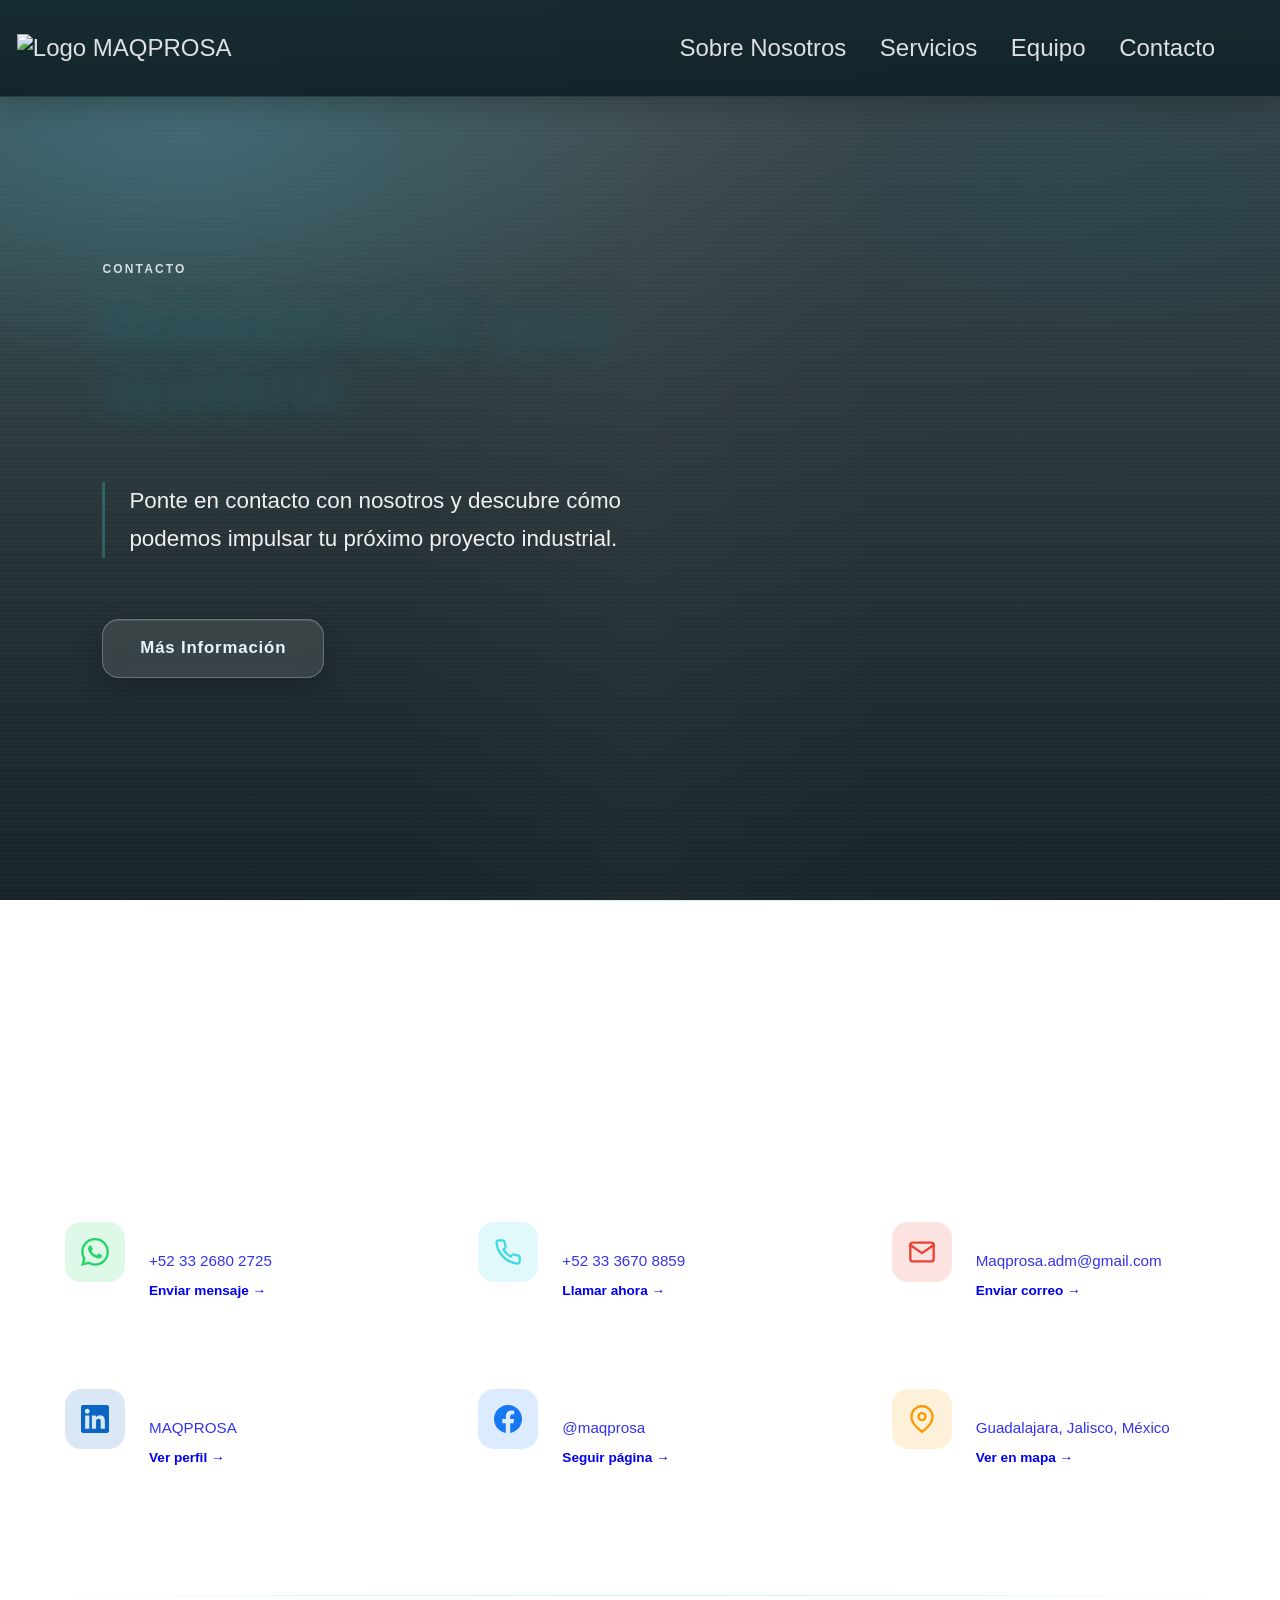
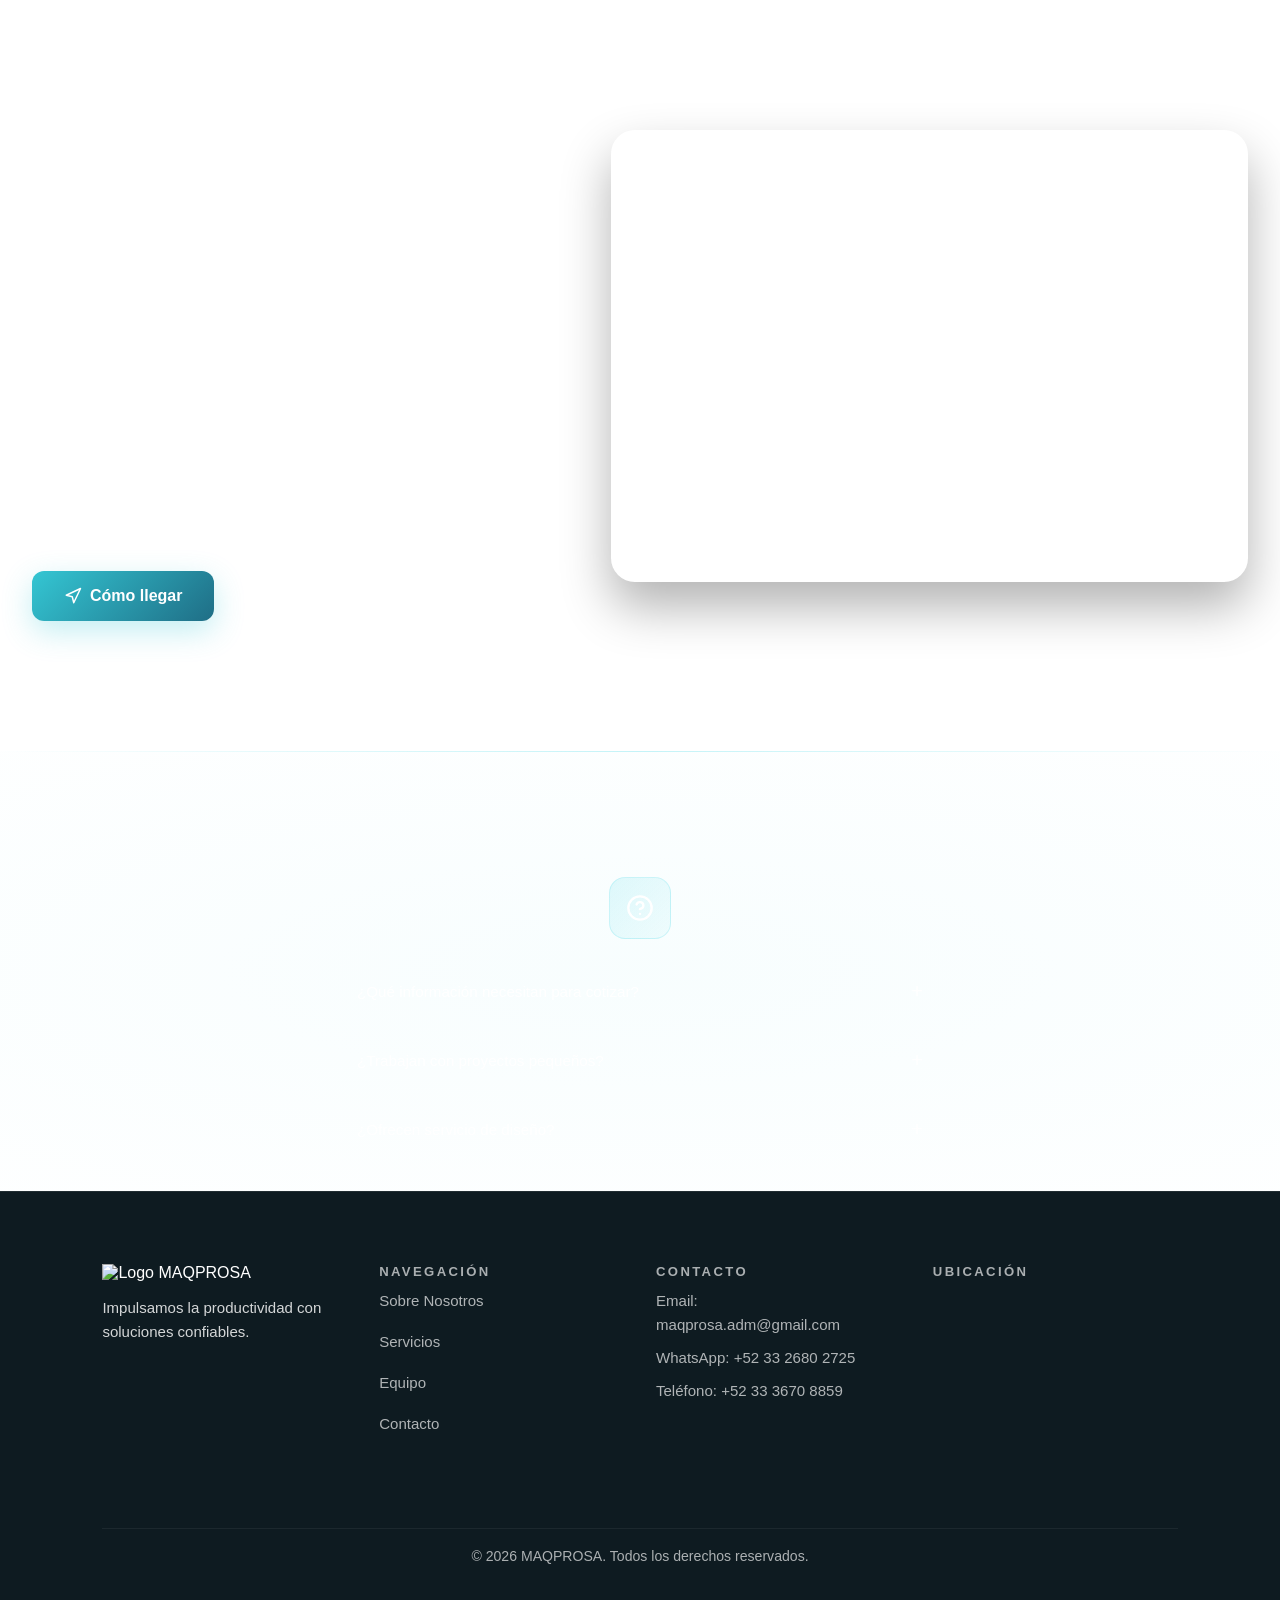
==== commit 3c4a5649: "Links" ====
--- a/contact.html
+++ b/contact.html
@@ -1,236 +1,442 @@
-<!DOCTYPE html>
+<!doctype html>
 <html lang="es">
-<head>
-    <meta charset="UTF-8">
-    <meta name="viewport" content="width=device-width, initial-scale=1.0">
-    <link rel="stylesheet" href="frontend/styles.css">
-    <link rel="stylesheet" href="frontend/styles_mobile.css">
-    <link rel="stylesheet" href="frontend/contact.css">
-    <link rel="stylesheet" href="frontend/contact_mobile.css">
-    <script ref="script" src="frontend/script.js" defer></script>
-    <script ref="script" src="frontend/script_navbar.js" defer></script>
-    <link rel="icon" type="image/png" href="frontend/media/logo.png">
-    <title>CONTACTO | MAQPROSA</title>
-</head>
-<body>
-    <header>
-        <nav>
-            <a href="index.html#home" class="nav-link nav-logo">
-                <img class="logo-nav" src="frontend/media/logo-nav.png" alt="Logo MAQPROSA">
-            </a>
-            <div class="menu-toggle" id="menuToggle">
-                <span></span>
-                <span></span>
-                <span></span>
+    <head>
+        <meta charset="UTF-8" />
+        <meta name="viewport" content="width=device-width, initial-scale=1.0" />
+        <link rel="stylesheet" href="frontend/styles.css" />
+        <link rel="stylesheet" href="frontend/styles_mobile.css" />
+        <link rel="stylesheet" href="frontend/contact.css" />
+        <link rel="stylesheet" href="frontend/contact_mobile.css" />
+        <script ref="script" src="frontend/script.js" defer></script>
+        <script ref="script" src="frontend/script_navbar.js" defer></script>
+        <link rel="icon" type="image/png" href="frontend/media/logo.png" />
+        <title>CONTACTO | MAQPROSA</title>
+    </head>
+    <body>
+        <header>
+            <nav>
+                <a href="index.html#home" class="nav-link nav-logo">
+                    <img
+                        class="logo-nav"
+                        src="frontend/media/logo-nav.png"
+                        alt="Logo MAQPROSA"
+                    />
+                </a>
+                <div class="menu-toggle" id="menuToggle">
+                    <span></span>
+                    <span></span>
+                    <span></span>
+                </div>
+                <ul>
+                    <li>
+                        <a class="nav-link" href="us.html">Sobre Nosotros</a>
+                    </li>
+                    <li>
+                        <a class="nav-link" href="services.html">Servicios</a>
+                    </li>
+                    <li>
+                        <a class="nav-link" href="equipment.html">Equipo</a>
+                    </li>
+                    <li>
+                        <a class="nav-link" href="contact.html">Contacto</a>
+                    </li>
+                </ul>
+            </nav>
+        </header>
+        <main>
+            <section class="hero-contact" id="home">
+                <div class="hero-bg-contact"></div>
+                <div class="hero-content-contact">
+                    <div class="hero-text-contact">
+                        <span class="hero-kicker">Contacto</span>
+                        <h1>Estamos aquí para ayudarte</h1>
+                        <p>
+                            Ponte en contacto con nosotros y descubre cómo
+                            podemos impulsar tu próximo proyecto industrial.
+                        </p>
+                        <div class="hero-actions">
+                            <a
+                                href="#contacto"
+                                class="btn hero-btn hero-btn--secondary"
+                                >Más Información</a
+                            >
+                        </div>
+                    </div>
+                </div>
+            </section>
+            <section class="contact-section" id="contacto">
+                <div class="contact-container">
+                    <div class="contact-header">
+                        <span class="section-kicker">Contáctanos</span>
+                        <h2>Múltiples formas de comunicarte con nosotros</h2>
+                        <p>
+                            Elige el canal que más te convenga y te
+                            responderemos lo antes posible.
+                        </p>
+                    </div>
+                    <div class="contact-grid">
+                        <a
+                            href="https://wa.me/523326802725"
+                            class="contact-card contact-card--whatsapp"
+                            target="_blank"
+                            rel="noopener"
+                        >
+                            <div class="contact-card-icon">
+                                <svg
+                                    xmlns="http://www.w3.org/2000/svg"
+                                    viewBox="0 0 24 24"
+                                    fill="currentColor"
+                                >
+                                    <path
+                                        d="M17.472 14.382c-.297-.149-1.758-.867-2.03-.967-.273-.099-.471-.148-.67.15-.197.297-.767.966-.94 1.164-.173.199-.347.223-.644.075-.297-.15-1.255-.463-2.39-1.475-.883-.788-1.48-1.761-1.653-2.059-.173-.297-.018-.458.13-.606.134-.133.298-.347.446-.52.149-.174.198-.298.298-.497.099-.198.05-.371-.025-.52-.075-.149-.669-1.612-.916-2.207-.242-.579-.487-.5-.669-.51-.173-.008-.371-.01-.57-.01-.198 0-.52.074-.792.372-.272.297-1.04 1.016-1.04 2.479 0 1.462 1.065 2.875 1.213 3.074.149.198 2.096 3.2 5.077 4.487.709.306 1.262.489 1.694.625.712.227 1.36.195 1.871.118.571-.085 1.758-.719 2.006-1.413.248-.694.248-1.289.173-1.413-.074-.124-.272-.198-.57-.347m-5.421 7.403h-.004a9.87 9.87 0 01-5.031-1.378l-.361-.214-3.741.982.998-3.648-.235-.374a9.86 9.86 0 01-1.51-5.26c.001-5.45 4.436-9.884 9.888-9.884 2.64 0 5.122 1.03 6.988 2.898a9.825 9.825 0 012.893 6.994c-.003 5.45-4.437 9.884-9.885 9.884m8.413-18.297A11.815 11.815 0 0012.05 0C5.495 0 .16 5.335.157 11.892c0 2.096.547 4.142 1.588 5.945L.057 24l6.305-1.654a11.882 11.882 0 005.683 1.448h.005c6.554 0 11.89-5.335 11.893-11.893a11.821 11.821 0 00-3.48-8.413z"
+                                    />
+                                </svg>
+                            </div>
+                            <div class="contact-card-content">
+                                <h3>WhatsApp</h3>
+                                <p>+52 33 2680 2725</p>
+                                <span class="contact-card-action"
+                                    >Enviar mensaje →</span
+                                >
+                            </div>
+                        </a>
+                        <a
+                            href="tel:+523336708859"
+                            class="contact-card contact-card--phone"
+                        >
+                            <div class="contact-card-icon">
+                                <svg
+                                    xmlns="http://www.w3.org/2000/svg"
+                                    viewBox="0 0 24 24"
+                                    fill="none"
+                                    stroke="currentColor"
+                                    stroke-width="2"
+                                    stroke-linecap="round"
+                                    stroke-linejoin="round"
+                                >
+                                    <path
+                                        d="M22 16.92v3a2 2 0 0 1-2.18 2 19.79 19.79 0 0 1-8.63-3.07 19.5 19.5 0 0 1-6-6 19.79 19.79 0 0 1-3.07-8.67A2 2 0 0 1 4.11 2h3a2 2 0 0 1 2 1.72 12.84 12.84 0 0 0 .7 2.81 2 2 0 0 1-.45 2.11L8.09 9.91a16 16 0 0 0 6 6l1.27-1.27a2 2 0 0 1 2.11-.45 12.84 12.84 0 0 0 2.81.7A2 2 0 0 1 22 16.92z"
+                                    ></path>
+                                </svg>
+                            </div>
+                            <div class="contact-card-content">
+                                <h3>Teléfono</h3>
+                                <p>+52 33 3670 8859</p>
+                                <span class="contact-card-action"
+                                    >Llamar ahora →</span
+                                >
+                            </div>
+                        </a>
+                        <a
+                            href="mailto:maqprosa.adm@gmail.com"
+                            class="contact-card contact-card--email"
+                        >
+                            <div class="contact-card-icon">
+                                <svg
+                                    xmlns="http://www.w3.org/2000/svg"
+                                    viewBox="0 0 24 24"
+                                    fill="none"
+                                    stroke="currentColor"
+                                    stroke-width="2"
+                                    stroke-linecap="round"
+                                    stroke-linejoin="round"
+                                >
+                                    <path
+                                        d="M4 4h16c1.1 0 2 .9 2 2v12c0 1.1-.9 2-2 2H4c-1.1 0-2-.9-2-2V6c0-1.1.9-2 2-2z"
+                                    ></path>
+                                    <polyline
+                                        points="22,6 12,13 2,6"
+                                    ></polyline>
+                                </svg>
+                            </div>
+                            <div class="contact-card-content">
+                                <h3>Correo Electrónico</h3>
+                                <p>Maqprosa.adm@gmail.com</p>
+                                <span class="contact-card-action"
+                                    >Enviar correo →</span
+                                >
+                            </div>
+                        </a>
+                        <a
+                            href="https://www.linkedin.com/company/maqprosa"
+                            class="contact-card contact-card--linkedin"
+                            target="_blank"
+                            rel="noopener"
+                        >
+                            <div class="contact-card-icon">
+                                <svg
+                                    xmlns="http://www.w3.org/2000/svg"
+                                    viewBox="0 0 24 24"
+                                    fill="currentColor"
+                                >
+                                    <path
+                                        d="M20.447 20.452h-3.554v-5.569c0-1.328-.027-3.037-1.852-3.037-1.853 0-2.136 1.445-2.136 2.939v5.667H9.351V9h3.414v1.561h.046c.477-.9 1.637-1.85 3.37-1.85 3.601 0 4.267 2.37 4.267 5.455v6.286zM5.337 7.433c-1.144 0-2.063-.926-2.063-2.065 0-1.138.92-2.063 2.063-2.063 1.14 0 2.064.925 2.064 2.063 0 1.139-.925 2.065-2.064 2.065zm1.782 13.019H3.555V9h3.564v11.452zM22.225 0H1.771C.792 0 0 .774 0 1.729v20.542C0 23.227.792 24 1.771 24h20.451C23.2 24 24 23.227 24 22.271V1.729C24 .774 23.2 0 22.222 0h.003z"
+                                    />
+                                </svg>
+                            </div>
+                            <div class="contact-card-content">
+                                <h3>LinkedIn</h3>
+                                <p>MAQPROSA</p>
+                                <span class="contact-card-action"
+                                    >Ver perfil →</span
+                                >
+                            </div>
+                        </a>
+                        <a
+                            href="https://www.facebook.com/maqprosa"
+                            class="contact-card contact-card--facebook"
+                            target="_blank"
+                            rel="noopener"
+                        >
+                            <div class="contact-card-icon">
+                                <svg
+                                    xmlns="http://www.w3.org/2000/svg"
+                                    viewBox="0 0 24 24"
+                                    fill="currentColor"
+                                >
+                                    <path
+                                        d="M24 12.073c0-6.627-5.373-12-12-12s-12 5.373-12 12c0 5.99 4.388 10.954 10.125 11.854v-8.385H7.078v-3.47h3.047V9.43c0-3.007 1.792-4.669 4.533-4.669 1.312 0 2.686.235 2.686.235v2.953H15.83c-1.491 0-1.956.925-1.956 1.874v2.25h3.328l-.532 3.47h-2.796v8.385C19.612 23.027 24 18.062 24 12.073z"
+                                    />
+                                </svg>
+                            </div>
+                            <div class="contact-card-content">
+                                <h3>Facebook</h3>
+                                <p>@maqprosa</p>
+                                <span class="contact-card-action"
+                                    >Seguir página →</span
+                                >
+                            </div>
+                        </a>
+                        <a
+                            href="https://maps.app.goo.gl/6aFFWrG5LWGNJoUC9"
+                            class="contact-card contact-card--location"
+                            target="_blank"
+                            rel="noopener"
+                        >
+                            <div class="contact-card-icon">
+                                <svg
+                                    xmlns="http://www.w3.org/2000/svg"
+                                    viewBox="0 0 24 24"
+                                    fill="none"
+                                    stroke="currentColor"
+                                    stroke-width="2"
+                                    stroke-linecap="round"
+                                    stroke-linejoin="round"
+                                >
+                                    <path
+                                        d="M21 10c0 7-9 13-9 13s-9-6-9-13a9 9 0 0 1 18 0z"
+                                    ></path>
+                                    <circle cx="12" cy="10" r="3"></circle>
+                                </svg>
+                            </div>
+                            <div class="contact-card-content">
+                                <h3>Ubicación</h3>
+                                <p>Guadalajara, Jalisco, México</p>
+                                <span class="contact-card-action"
+                                    >Ver en mapa →</span
+                                >
+                            </div>
+                        </a>
+                    </div>
+                </div>
+            </section>
+            <section class="map-section" id="ubicacion">
+                <div class="map-container">
+                    <div class="map-info">
+                        <span class="section-kicker">Nuestra ubicación</span>
+                        <h2>Visítanos en nuestras instalaciones</h2>
+                        <p>
+                            Contamos con instalaciones equipadas para atender
+                            todas tus necesidades de maquinado industrial.
+                        </p>
+                        <div class="map-details">
+                            <div class="map-detail-item">
+                                <svg
+                                    xmlns="http://www.w3.org/2000/svg"
+                                    viewBox="0 0 24 24"
+                                    fill="none"
+                                    stroke="currentColor"
+                                    stroke-width="2"
+                                    stroke-linecap="round"
+                                    stroke-linejoin="round"
+                                >
+                                    <path
+                                        d="M21 10c0 7-9 13-9 13s-9-6-9-13a9 9 0 0 1 18 0z"
+                                    ></path>
+                                    <circle cx="12" cy="10" r="3"></circle>
+                                </svg>
+                                <div>
+                                    <h4>Dirección</h4>
+                                    <p>Guadalajara, Jalisco, México</p>
+                                </div>
+                            </div>
+                            <div class="map-detail-item">
+                                <svg
+                                    xmlns="http://www.w3.org/2000/svg"
+                                    viewBox="0 0 24 24"
+                                    fill="none"
+                                    stroke="currentColor"
+                                    stroke-width="2"
+                                    stroke-linecap="round"
+                                    stroke-linejoin="round"
+                                >
+                                    <circle cx="12" cy="12" r="10"></circle>
+                                    <polyline
+                                        points="12 6 12 12 16 14"
+                                    ></polyline>
+                                </svg>
+                                <div>
+                                    <h4>Horario de atención</h4>
+                                    <p>Lunes a Viernes: 8:00 AM - 6:00 PM</p>
+                                    <p>Sábado: 9:00 AM - 2:00 PM</p>
+                                </div>
+                            </div>
+                        </div>
+                        <a
+                            href="https://www.google.com/maps/dir//Maqprosa,+C.+Juan+de+la+Barrera+555,+La+Guadalupana,+45596+San+Pedro+Tlaquepaque,+Jal./@20.592162,-103.3332545,4221m/data=!3m1!1e3!4m8!4m7!1m0!1m5!1m1!1s0x8428b293394a0339:0xa8bdd4ad61870829!2m2!1d-103.3332545!2d20.592162?entry=ttu&g_ep=EgoyMDI2MDEyOC4wIKXMDSoASAFQAw%3D%3D"
+                            class="btn map-btn"
+                            target="_blank"
+                            rel="noopener"
+                        >
+                            <svg
+                                xmlns="http://www.w3.org/2000/svg"
+                                viewBox="0 0 24 24"
+                                fill="none"
+                                stroke="currentColor"
+                                stroke-width="2"
+                                stroke-linecap="round"
+                                stroke-linejoin="round"
+                            >
+                                <polygon
+                                    points="3 11 22 2 13 21 11 13 3 11"
+                                ></polygon>
+                            </svg>
+                            Cómo llegar
+                        </a>
+                    </div>
+                    <div class="map-embed">
+                        <iframe
+                            src="https://www.google.com/maps/embed?pb=!1m18!1m12!1m3!1d8265.29716269699!2d-103.33255174720152!3d20.59193662450971!2m3!1f0!2f0!3f0!3m2!1i1024!2i768!4f13.1!3m3!1m2!1s0x8428b293394a0339%3A0xa8bdd4ad61870829!2sMaqprosa!5e0!3m2!1ses-419!2smx!4v1769815293856!5m2!1ses-419!2smx"
+                            width="100%"
+                            height="100%"
+                            style="border: 0"
+                            allowfullscreen=""
+                            loading="lazy"
+                            referrerpolicy="no-referrer-when-downgrade"
+                        ></iframe>
+                    </div>
+                </div>
+            </section>
+            <section class="info-section-contact">
+                <div class="section-container">
+                    <h2 class="info-title">Preguntas Frecuentes</h2>
+                    <div class="info-grid">
+                        <div class="info-card info-card--faq">
+                            <div class="info-card-icon">
+                                <svg
+                                    xmlns="http://www.w3.org/2000/svg"
+                                    viewBox="0 0 24 24"
+                                    fill="none"
+                                    stroke="currentColor"
+                                    stroke-width="2"
+                                    stroke-linecap="round"
+                                    stroke-linejoin="round"
+                                >
+                                    <circle cx="12" cy="12" r="10"></circle>
+                                    <path
+                                        d="M9.09 9a3 3 0 0 1 5.83 1c0 2-3 3-3 3"
+                                    ></path>
+                                    <line
+                                        x1="12"
+                                        y1="17"
+                                        x2="12.01"
+                                        y2="17"
+                                    ></line>
+                                </svg>
+                            </div>
+                            <div class="faq-list">
+                                <details class="faq-item">
+                                    <summary>
+                                        ¿Qué información necesitan para cotizar?
+                                    </summary>
+                                    <p>
+                                        Planos técnicos o dibujos, material
+                                        requerido, cantidad de piezas y
+                                        tolerancias específicas si aplican.
+                                    </p>
+                                </details>
+                                <details class="faq-item">
+                                    <summary>
+                                        ¿Trabajan con proyectos pequeños?
+                                    </summary>
+                                    <p>
+                                        Sí, atendemos desde prototipos unitarios
+                                        hasta producciones en serie.
+                                    </p>
+                                </details>
+                                <details class="faq-item">
+                                    <summary>
+                                        ¿Ofrecen servicio de diseño?
+                                    </summary>
+                                    <p>
+                                        Contamos con ingenieros que pueden
+                                        ayudarte a optimizar tus diseños para
+                                        manufactura.
+                                    </p>
+                                </details>
+                            </div>
+                        </div>
+                    </div>
+                </div>
+            </section>
+        </main>
+        <footer>
+            <div class="footer-content">
+                <div class="footer-section">
+                    <img
+                        class="footer-logo"
+                        src="frontend/media/logo-footer.png"
+                        alt="Logo MAQPROSA"
+                    />
+                    <p>
+                        Impulsamos la productividad con soluciones confiables.
+                    </p>
+                </div>
+                <div class="footer-section">
+                    <h4>Navegación</h4>
+                    <ul>
+                        <li><a href="us.html">Sobre Nosotros</a></li>
+                        <li><a href="services.html">Servicios</a></li>
+                        <li><a href="equipment.html">Equipo</a></li>
+                        <li><a href="contact.html">Contacto</a></li>
+                    </ul>
+                </div>
+                <div class="footer-section">
+                    <h4>Contacto</h4>
+                    <a href="mailto:maqprosa.adm@gmail.com"
+                        >Email: maqprosa.adm@gmail.com</a
+                    >
+                    <a href="https://wa.me/523326802725"
+                        >WhatsApp: +52 33 2680 2725</a
+                    >
+                    <a href="tel:+523336708859">Teléfono: +52 33 3670 8859</a>
+                </div>
+                <div class="footer-section footer-map">
+                    <h4>Ubicación</h4>
+                    <iframe
+                        src="https://www.google.com/maps/embed?pb=!1m18!1m12!1m3!1d8265.29716269699!2d-103.33255174720152!3d20.59193662450971!2m3!1f0!2f0!3f0!3m2!1i1024!2i768!4f13.1!3m3!1m2!1s0x8428b293394a0339%3A0xa8bdd4ad61870829!2sMaqprosa!5e0!3m2!1ses-419!2smx!4v1769815293856!5m2!1ses-419!2smx"
+                        width="400"
+                        height="500"
+                        style="border: 0"
+                        allowfullscreen=""
+                        loading="lazy"
+                        referrerpolicy="no-referrer-when-downgrade"
+                    ></iframe>
+                </div>
             </div>
-            <ul>
-                <li><a class="nav-link" href="us.html">Sobre Nosotros</a></li>
-                <li><a class="nav-link" href="services.html">Servicios</a></li>
-                <li><a class="nav-link" href="equipment.html">Equipo</a></li>
-                <li><a class="nav-link" href="contact.html">Contacto</a></li>
-            </ul>
-        </nav>
-    </header>
-    <main>
-        <section class="hero-contact" id="home">
-            <div class="hero-bg-contact"></div>
-            <div class="hero-content-contact">
-                <div class="hero-text-contact">
-                    <span class="hero-kicker">Contacto</span>
-                    <h1>Estamos aquí para ayudarte</h1>
-                    <p>Ponte en contacto con nosotros y descubre cómo podemos impulsar tu próximo proyecto industrial.</p>
-                    <div class="hero-actions">
-                        <a href="#contacto" class="btn hero-btn hero-btn--secondary">Más Información</a>
-                    </div>
-                </div>
+            <div class="footer-bottom">
+                <p>&copy; 2026 MAQPROSA. Todos los derechos reservados.</p>
             </div>
-        </section>
-        <section class="contact-section" id="contacto">
-            <div class="contact-container">
-                <div class="contact-header">
-                    <span class="section-kicker">Contáctanos</span>
-                    <h2>Múltiples formas de comunicarte con nosotros</h2>
-                    <p>Elige el canal que más te convenga y te responderemos lo antes posible.</p>
-                </div>
-                <div class="contact-grid">
-                    <a href="https://wa.me/523326802725" class="contact-card contact-card--whatsapp" target="_blank" rel="noopener">
-                        <div class="contact-card-icon">
-                            <svg xmlns="http://www.w3.org/2000/svg" viewBox="0 0 24 24" fill="currentColor">
-                                <path d="M17.472 14.382c-.297-.149-1.758-.867-2.03-.967-.273-.099-.471-.148-.67.15-.197.297-.767.966-.94 1.164-.173.199-.347.223-.644.075-.297-.15-1.255-.463-2.39-1.475-.883-.788-1.48-1.761-1.653-2.059-.173-.297-.018-.458.13-.606.134-.133.298-.347.446-.52.149-.174.198-.298.298-.497.099-.198.05-.371-.025-.52-.075-.149-.669-1.612-.916-2.207-.242-.579-.487-.5-.669-.51-.173-.008-.371-.01-.57-.01-.198 0-.52.074-.792.372-.272.297-1.04 1.016-1.04 2.479 0 1.462 1.065 2.875 1.213 3.074.149.198 2.096 3.2 5.077 4.487.709.306 1.262.489 1.694.625.712.227 1.36.195 1.871.118.571-.085 1.758-.719 2.006-1.413.248-.694.248-1.289.173-1.413-.074-.124-.272-.198-.57-.347m-5.421 7.403h-.004a9.87 9.87 0 01-5.031-1.378l-.361-.214-3.741.982.998-3.648-.235-.374a9.86 9.86 0 01-1.51-5.26c.001-5.45 4.436-9.884 9.888-9.884 2.64 0 5.122 1.03 6.988 2.898a9.825 9.825 0 012.893 6.994c-.003 5.45-4.437 9.884-9.885 9.884m8.413-18.297A11.815 11.815 0 0012.05 0C5.495 0 .16 5.335.157 11.892c0 2.096.547 4.142 1.588 5.945L.057 24l6.305-1.654a11.882 11.882 0 005.683 1.448h.005c6.554 0 11.89-5.335 11.893-11.893a11.821 11.821 0 00-3.48-8.413z"/>
-                            </svg>
-                        </div>
-                        <div class="contact-card-content">
-                            <h3>WhatsApp</h3>
-                            <p>+52 33 2680 2725</p>
-                            <span class="contact-card-action">Enviar mensaje →</span>
-                        </div>
-                    </a>
-                    <a href="tel:+523336708859" class="contact-card contact-card--phone">
-                        <div class="contact-card-icon">
-                            <svg xmlns="http://www.w3.org/2000/svg" viewBox="0 0 24 24" fill="none" stroke="currentColor" stroke-width="2" stroke-linecap="round" stroke-linejoin="round">
-                                <path d="M22 16.92v3a2 2 0 0 1-2.18 2 19.79 19.79 0 0 1-8.63-3.07 19.5 19.5 0 0 1-6-6 19.79 19.79 0 0 1-3.07-8.67A2 2 0 0 1 4.11 2h3a2 2 0 0 1 2 1.72 12.84 12.84 0 0 0 .7 2.81 2 2 0 0 1-.45 2.11L8.09 9.91a16 16 0 0 0 6 6l1.27-1.27a2 2 0 0 1 2.11-.45 12.84 12.84 0 0 0 2.81.7A2 2 0 0 1 22 16.92z"></path>
-                            </svg>
-                        </div>
-                        <div class="contact-card-content">
-                            <h3>Teléfono</h3>
-                            <p>+52 33 3670 8859</p>
-                            <span class="contact-card-action">Llamar ahora →</span>
-                        </div>
-                    </a>
-                    <a href="mailto:Maqprosa.adm@gmail.com" class="contact-card contact-card--email">
-                        <div class="contact-card-icon">
-                            <svg xmlns="http://www.w3.org/2000/svg" viewBox="0 0 24 24" fill="none" stroke="currentColor" stroke-width="2" stroke-linecap="round" stroke-linejoin="round">
-                                <path d="M4 4h16c1.1 0 2 .9 2 2v12c0 1.1-.9 2-2 2H4c-1.1 0-2-.9-2-2V6c0-1.1.9-2 2-2z"></path>
-                                <polyline points="22,6 12,13 2,6"></polyline>
-                            </svg>
-                        </div>
-                        <div class="contact-card-content">
-                            <h3>Correo Electrónico</h3>
-                            <p>Maqprosa.adm@gmail.com</p>
-                            <span class="contact-card-action">Enviar correo →</span>
-                        </div>
-                    </a>
-                    <a href="https://www.linkedin.com/company/maqprosa" class="contact-card contact-card--linkedin" target="_blank" rel="noopener">
-                        <div class="contact-card-icon">
-                            <svg xmlns="http://www.w3.org/2000/svg" viewBox="0 0 24 24" fill="currentColor">
-                                <path d="M20.447 20.452h-3.554v-5.569c0-1.328-.027-3.037-1.852-3.037-1.853 0-2.136 1.445-2.136 2.939v5.667H9.351V9h3.414v1.561h.046c.477-.9 1.637-1.85 3.37-1.85 3.601 0 4.267 2.37 4.267 5.455v6.286zM5.337 7.433c-1.144 0-2.063-.926-2.063-2.065 0-1.138.92-2.063 2.063-2.063 1.14 0 2.064.925 2.064 2.063 0 1.139-.925 2.065-2.064 2.065zm1.782 13.019H3.555V9h3.564v11.452zM22.225 0H1.771C.792 0 0 .774 0 1.729v20.542C0 23.227.792 24 1.771 24h20.451C23.2 24 24 23.227 24 22.271V1.729C24 .774 23.2 0 22.222 0h.003z"/>
-                            </svg>
-                        </div>
-                        <div class="contact-card-content">
-                            <h3>LinkedIn</h3>
-                            <p>MAQPROSA</p>
-                            <span class="contact-card-action">Ver perfil →</span>
-                        </div>
-                    </a>
-                    <a href="https://www.facebook.com/maqprosa" class="contact-card contact-card--facebook" target="_blank" rel="noopener">
-                        <div class="contact-card-icon">
-                            <svg xmlns="http://www.w3.org/2000/svg" viewBox="0 0 24 24" fill="currentColor">
-                                <path d="M24 12.073c0-6.627-5.373-12-12-12s-12 5.373-12 12c0 5.99 4.388 10.954 10.125 11.854v-8.385H7.078v-3.47h3.047V9.43c0-3.007 1.792-4.669 4.533-4.669 1.312 0 2.686.235 2.686.235v2.953H15.83c-1.491 0-1.956.925-1.956 1.874v2.25h3.328l-.532 3.47h-2.796v8.385C19.612 23.027 24 18.062 24 12.073z"/>
-                            </svg>
-                        </div>
-                        <div class="contact-card-content">
-                            <h3>Facebook</h3>
-                            <p>@maqprosa</p>
-                            <span class="contact-card-action">Seguir página →</span>
-                        </div>
-                    </a>
-                    <a href="https://maps.app.goo.gl/YourLocationLink" class="contact-card contact-card--location" target="_blank" rel="noopener">
-                        <div class="contact-card-icon">
-                            <svg xmlns="http://www.w3.org/2000/svg" viewBox="0 0 24 24" fill="none" stroke="currentColor" stroke-width="2" stroke-linecap="round" stroke-linejoin="round">
-                                <path d="M21 10c0 7-9 13-9 13s-9-6-9-13a9 9 0 0 1 18 0z"></path>
-                                <circle cx="12" cy="10" r="3"></circle>
-                            </svg>
-                        </div>
-                        <div class="contact-card-content">
-                            <h3>Ubicación</h3>
-                            <p>Guadalajara, Jalisco, México</p>
-                            <span class="contact-card-action">Ver en mapa →</span>
-                        </div>
-                    </a>
-                </div>
-            </div>
-        </section>
-        <section class="map-section" id="ubicacion">
-            <div class="map-container">
-                <div class="map-info">
-                    <span class="section-kicker">Nuestra ubicación</span>
-                    <h2>Visítanos en nuestras instalaciones</h2>
-                    <p>Contamos con instalaciones equipadas para atender todas tus necesidades de maquinado industrial.</p>
-                    <div class="map-details">
-                        <div class="map-detail-item">
-                            <svg xmlns="http://www.w3.org/2000/svg" viewBox="0 0 24 24" fill="none" stroke="currentColor" stroke-width="2" stroke-linecap="round" stroke-linejoin="round">
-                                <path d="M21 10c0 7-9 13-9 13s-9-6-9-13a9 9 0 0 1 18 0z"></path>
-                                <circle cx="12" cy="10" r="3"></circle>
-                            </svg>
-                            <div>
-                                <h4>Dirección</h4>
-                                <p>Guadalajara, Jalisco, México</p>
-                            </div>
-                        </div>
-                        <div class="map-detail-item">
-                            <svg xmlns="http://www.w3.org/2000/svg" viewBox="0 0 24 24" fill="none" stroke="currentColor" stroke-width="2" stroke-linecap="round" stroke-linejoin="round">
-                                <circle cx="12" cy="12" r="10"></circle>
-                                <polyline points="12 6 12 12 16 14"></polyline>
-                            </svg>
-                            <div>
-                                <h4>Horario de atención</h4>
-                                <p>Lunes a Viernes: 8:00 AM - 6:00 PM</p>
-                                <p>Sábado: 9:00 AM - 2:00 PM</p>
-                            </div>
-                        </div>
-                    </div>
-                    <a href="https://maps.app.goo.gl/YourLocationLink" class="btn map-btn" target="_blank" rel="noopener">
-                        <svg xmlns="http://www.w3.org/2000/svg" viewBox="0 0 24 24" fill="none" stroke="currentColor" stroke-width="2" stroke-linecap="round" stroke-linejoin="round">
-                            <polygon points="3 11 22 2 13 21 11 13 3 11"></polygon>
-                        </svg>
-                        Cómo llegar
-                    </a>
-                </div>
-                <div class="map-embed">
-                    <iframe src="https://www.google.com/maps/embed?pb=!1m18!1m12!1m3!1d8265.29716269699!2d-103.33255174720152!3d20.59193662450971!2m3!1f0!2f0!3f0!3m2!1i1024!2i768!4f13.1!3m3!1m2!1s0x8428b293394a0339%3A0xa8bdd4ad61870829!2sMaqprosa!5e0!3m2!1ses-419!2smx!4v1769815293856!5m2!1ses-419!2smx" width="100%" height="100%" style="border:0;" allowfullscreen="" loading="lazy" referrerpolicy="no-referrer-when-downgrade"></iframe>
-                </div>
-            </div>
-        </section>
-        <section class="info-section-contact">
-            <div class="section-container">
-                <h2 class="info-title">Preguntas Frecuentes</h2>
-                <div class="info-grid">
-                    <div class="info-card info-card--faq">
-                        <div class="info-card-icon">
-                            <svg xmlns="http://www.w3.org/2000/svg" viewBox="0 0 24 24" fill="none" stroke="currentColor" stroke-width="2" stroke-linecap="round" stroke-linejoin="round">
-                                <circle cx="12" cy="12" r="10"></circle>
-                                <path d="M9.09 9a3 3 0 0 1 5.83 1c0 2-3 3-3 3"></path>
-                                <line x1="12" y1="17" x2="12.01" y2="17"></line>
-                            </svg>
-                        </div>
-                        <div class="faq-list">
-                            <details class="faq-item">
-                                <summary>¿Qué información necesitan para cotizar?</summary>
-                                <p>Planos técnicos o dibujos, material requerido, cantidad de piezas y tolerancias específicas si aplican.</p>
-                            </details>
-                            <details class="faq-item">
-                                <summary>¿Trabajan con proyectos pequeños?</summary>
-                                <p>Sí, atendemos desde prototipos unitarios hasta producciones en serie.</p>
-                            </details>
-                            <details class="faq-item">
-                                <summary>¿Ofrecen servicio de diseño?</summary>
-                                <p>Contamos con ingenieros que pueden ayudarte a optimizar tus diseños para manufactura.</p>
-                            </details>
-                        </div>
-                    </div>
-                </div>
-            </div>
-        </section>
-    </main>
-    <footer>
-        <div class="footer-content">
-            <div class="footer-section">
-                <img class="footer-logo" src="frontend/media/logo-footer.png" alt="Logo MAQPROSA">
-                <p>Impulsamos la productividad con soluciones confiables.</p>
-            </div>
-            <div class="footer-section">
-                <h4>Navegación</h4>
-                <ul>
-                    <li><a href="us.html">Sobre Nosotros</a></li>
-                    <li><a href="services.html">Servicios</a></li>
-                    <li><a href="equipment.html">Equipo</a></li>
-                    <li><a href="contact.html">Contacto</a></li>
-                </ul>
-            </div>
-            <div class="footer-section">
-                <h4>Contacto</h4>
-                <a href="mailto:Maqprosa.adm@gmail.com">Email: Maqprosa.adm@gmail.com</a>
-                <a href="https://wa.me/523326802725">WhatsApp: +52 33 2680 2725</a>
-                <a href="tel:+523336708859">Teléfono: +52 33 3670 8859</a>
-            </div>
-            <div class="footer-section footer-map">
-                <h4>Ubicación</h4>
-                <iframe src="https://www.google.com/maps/embed?pb=!1m18!1m12!1m3!1d8265.29716269699!2d-103.33255174720152!3d20.59193662450971!2m3!1f0!2f0!3f0!3m2!1i1024!2i768!4f13.1!3m3!1m2!1s0x8428b293394a0339%3A0xa8bdd4ad61870829!2sMaqprosa!5e0!3m2!1ses-419!2smx!4v1769815293856!5m2!1ses-419!2smx" width="400" height="500" style="border:0;" allowfullscreen="" loading="lazy" referrerpolicy="no-referrer-when-downgrade"></iframe>
-            </div>
-        </div>
-        <div class="footer-bottom">
-            <p>&copy; 2026 MAQPROSA. Todos los derechos reservados.</p>
-        </div>
-    </footer>
-</body>
+        </footer>
+    </body>
 </html>
--- a/frontend/styles_mobile.css
+++ b/frontend/styles_mobile.css
@@ -38,6 +38,7 @@
     .footer-map iframe {
         height: 210px;
     }
+
 }
 
 @media screen and (max-width: 768px) {
@@ -282,6 +283,36 @@
         font-size: 0.95rem;
     }
 
+    .cta-section-index {
+        padding: 4rem 2em;
+    }
+
+    .cta-container-index {
+        padding: 0 2em;
+    }
+
+    .cta-content-index h2 {
+        font-size: 1.6rem;
+    }
+
+    .cta-content-index p {
+        font-size: 1rem;
+    }
+
+    .cta-actions-index {
+        width: 100%;
+        justify-items: center;
+        justify-content: center;
+        align-items: center;
+    }
+
+    .cta-btn-index {
+        width: 100%;
+        max-width: 300px;
+        padding: 0.9rem 1.5rem;
+        font-size: 0.95rem;
+    }
+
     footer {
         padding: 2.5em 6vw 1.5em;
     }
@@ -317,6 +348,7 @@
     footer p {
         font-size: 0.85rem;
     }
+
 }
 
 @media screen and (max-width: 480px) {
@@ -615,6 +647,7 @@
     footer p {
         font-size: 0.8rem;
     }
+
 }
 
 @media screen and (max-width: 360px) {
@@ -719,6 +752,36 @@
         font-size: 0.85rem;
     }
 
+    .cta-section-index {
+        padding: 3rem 1rem;
+    }
+
+    .cta-container-index {
+        padding: 0 0rem;
+    }
+
+    .cta-content-index h2 {
+        font-size: 1.4rem;
+    }
+
+    .cta-content-index p {
+        font-size: 0.9rem;
+        margin-bottom: 1.5rem;
+    }
+
+    .cta-actions-index {
+        flex-direction: column;
+        align-items: center;
+        gap: 0.75rem;
+    }
+
+    .cta-btn-index {
+        width: 100%;
+        max-width: 200px;
+        padding: 0.85rem 1.25rem;
+        font-size: 0.9rem;
+    }
+
     footer {
         padding: 1.2em 4vw 0.8em;
     }
@@ -744,6 +807,7 @@
     .footer-map iframe {
         height: 120px;
     }
+
 }
 
 @media screen and (max-width: 480px) and (max-height: 765px) {
@@ -840,6 +904,7 @@
     .footer-bottom p {
         font-size: 0.78rem;
     }
+
 }
 
 @media screen and (max-width: 480px) and (min-height: 766px) {
@@ -886,6 +951,7 @@
     .service-item p {
         font-size: 0.87rem;
     }
+
 }
 
 @media screen and (max-height: 765px) and (max-width: 768px) {
@@ -965,4 +1031,6 @@
     .img-client-logos {
         height: clamp(14px, 2.5vh, 22px);
     }
-}+
+}
+
--- a/frontend/contact.css
+++ b/frontend/contact.css
@@ -0,0 +1,897 @@
+body {
+    margin: 0;
+    font-family: var(--font-family);
+    background-color: var(--body-bg);
+    color: var(--font-color);
+}
+
+.hero-contact {
+    position: relative;
+    width: 100%;
+    min-height: 100vh;
+    padding: 0;
+    background-image: url("media/bg_no_blur.jpg");
+    background-size: cover;
+    background-position: center;
+    background-repeat: no-repeat;
+    background-attachment: fixed;
+    color: var(--font-color);
+    display: flex;
+    flex-direction: column;
+    align-items: center;
+    justify-content: center;
+    overflow: hidden;
+    isolation: isolate;
+}
+
+.hero-contact::before {
+    content: "";
+    position: absolute;
+    inset: 0;
+    background:
+        radial-gradient(
+            1200px 600px at 5% 15%,
+            rgba(65, 216, 231, 0.2),
+            transparent 70%
+        ),
+        radial-gradient(
+            800px 400px at 95% 25%,
+            rgba(39, 75, 87, 0.3),
+            transparent 70%
+        ),
+        linear-gradient(180deg, rgba(7, 20, 24, 0.6), rgba(7, 20, 24, 0.85));
+    animation: pulse-glow-contact 8s ease-in-out infinite alternate;
+    z-index: 0;
+}
+
+@keyframes pulse-glow-contact {
+    0%,
+    100% {
+        opacity: 0.7;
+        transform: scale(1);
+    }
+
+    50% {
+        opacity: 1;
+        transform: scale(1.02);
+    }
+
+}
+
+.hero-contact::after {
+    content: "";
+    position: absolute;
+    inset: 0;
+    background:
+        linear-gradient(
+            90deg,
+            transparent 30%,
+            rgba(255, 255, 255, 0.02) 50%,
+            transparent 70%
+        ),
+        repeating-linear-gradient(
+            0deg,
+            transparent,
+            transparent 2px,
+            rgba(255, 255, 255, 0.015) 2px,
+            rgba(255, 255, 255, 0.015) 4px
+        );
+    z-index: 0;
+    animation: scanlines-contact 12s linear infinite;
+    pointer-events: none;
+}
+
+@keyframes scanlines-contact {
+    0% {
+        background-position: 0 0;
+    }
+
+    100% {
+        background-position: 0 100px;
+    }
+
+}
+
+.hero-bg-contact {
+    position: absolute;
+    inset: 0;
+    background:
+        radial-gradient(
+            800px 400px at 15% 15%,
+            rgba(81, 148, 168, 0.35),
+            transparent 60%
+        ),
+        radial-gradient(
+            600px 300px at 85% 20%,
+            rgba(39, 75, 87, 0.5),
+            transparent 60%
+        ),
+        linear-gradient(180deg, rgba(7, 20, 24, 0.4), rgba(7, 20, 24, 0.55));
+    z-index: 0;
+}
+
+.hero-content-contact {
+    position: relative;
+    z-index: 2;
+    width: 90vw;
+    min-height: 70vh;
+    display: flex;
+    align-items: center;
+    justify-content: flex-start;
+    padding: 7em 0 2.5em;
+}
+
+.hero-text-contact {
+    max-width: 720px;
+    margin-left: 3vw;
+    display: flex;
+    flex-direction: column;
+    gap: 0.6rem;
+    animation: fadeInUp-contact 1s ease-out;
+}
+
+@keyframes fadeInUp-contact {
+    from {
+        opacity: 0;
+        transform: translateY(30px);
+    }
+
+    to {
+        opacity: 1;
+        transform: translateY(0);
+    }
+
+}
+
+.hero-text-contact h1 {
+    font-size: clamp(2.4rem, 4.5vw, 3.6rem);
+    margin: 2rem 0;
+    margin-top: 0.5rem;
+    line-height: 1.08;
+    color: #fff;
+    text-shadow:
+        0 4px 8px rgba(39, 75, 87, 0.3),
+        0 0 40px rgba(65, 216, 231, 0.2);
+    background: var(--gradient-text);
+    -webkit-background-clip: text;
+    -webkit-text-fill-color: transparent;
+    background-clip: text;
+    position: relative;
+}
+
+.hero-text-contact h1::after {
+    content: "";
+    position: absolute;
+    bottom: -8px;
+    left: 0;
+    width: 100px;
+    height: 3px;
+    background: var(--gradient-accent-line);
+    border-radius: 2px;
+}
+
+.hero-text-contact p {
+    font-size: clamp(1.15rem, 2.2vw, 1.4rem);
+    max-width: 42ch;
+    opacity: 0.92;
+    color: var(--text-light);
+    line-height: 1.7;
+    position: relative;
+    padding-left: 1.5rem;
+    border-left: 3px solid rgba(65, 216, 231, 0.3);
+}
+
+.hero-btn {
+    display: inline-flex;
+    align-items: center;
+    justify-content: center;
+    padding: 1.1em 2.2em;
+    border-radius: 1em;
+    text-decoration: none;
+    color: #fff;
+    font-weight: 700;
+    font-size: 1.05rem;
+    transition: all 0.4s cubic-bezier(0.4, 0, 0.2, 1);
+    position: relative;
+    overflow: hidden;
+    z-index: 1;
+    border: none;
+    letter-spacing: 0.05em;
+}
+
+.hero-btn::before {
+    content: "";
+    position: absolute;
+    top: 0;
+    left: -100%;
+    width: 100%;
+    height: 100%;
+    background: linear-gradient(
+        90deg,
+        transparent,
+        rgba(255, 255, 255, 0.2),
+        transparent
+    );
+    transition: left 0.6s;
+    z-index: -1;
+}
+
+.hero-btn:hover::before {
+    left: 100%;
+}
+
+.hero-btn--primary {
+    background: linear-gradient(135deg, #34c6d3 0%, #1f6e86 100%);
+    box-shadow:
+        0 15px 35px rgba(52, 198, 211, 0.4),
+        0 0 60px rgba(65, 216, 231, 0.2),
+        inset 0 1px 0 rgba(255, 255, 255, 0.3);
+    border: 1px solid rgba(255, 255, 255, 0.25);
+    transform: translateY(0);
+}
+
+.hero-btn--primary:hover {
+    background: linear-gradient(135deg, #41d8e7 0%, #23829b 100%);
+    box-shadow:
+        0 20px 45px rgba(65, 216, 231, 0.5),
+        0 0 80px rgba(65, 216, 231, 0.3),
+        inset 0 1px 0 rgba(255, 255, 255, 0.4);
+    transform: translateY(-3px) scale(1.02);
+}
+
+.hero-btn--secondary {
+    background: rgba(255, 255, 255, 0.1);
+    backdrop-filter: blur(10px);
+    color: #e8f6fb;
+    border: 1px solid rgba(255, 255, 255, 0.25);
+    box-shadow:
+        0 10px 30px rgba(0, 0, 0, 0.2),
+        inset 0 1px 0 rgba(255, 255, 255, 0.1);
+}
+
+.hero-btn--secondary:hover {
+    background: rgba(255, 255, 255, 0.18);
+    backdrop-filter: blur(15px);
+    box-shadow:
+        0 15px 40px rgba(0, 0, 0, 0.25),
+        inset 0 1px 0 rgba(255, 255, 255, 0.2);
+    transform: translateY(-2px);
+}
+
+.contact-section {
+    padding: 6rem 0;
+    background: var(--section-bg);
+    position: relative;
+    overflow: visible;
+}
+
+.contact-section::before {
+    content: "";
+    position: absolute;
+    top: 0;
+    left: 0;
+    right: 0;
+    height: 1px;
+    background: linear-gradient(
+        90deg,
+        transparent,
+        rgba(65, 216, 231, 0.3),
+        transparent
+    );
+}
+
+.contact-container {
+    max-width: 1400px;
+    margin: 0 auto;
+    padding: 0 2rem;
+}
+
+.contact-header {
+    text-align: center;
+    margin-bottom: 4rem;
+}
+
+.contact-header h2 {
+    font-size: clamp(2rem, 4vw, 3rem);
+    margin: 1rem 0;
+    background: var(--gradient-text);
+    -webkit-background-clip: text;
+    -webkit-text-fill-color: transparent;
+    background-clip: text;
+}
+
+.contact-header p {
+    font-size: 1.1rem;
+    color: var(--text-light);
+    max-width: 600px;
+    margin: 0 auto;
+    opacity: 0.85;
+}
+
+.contact-grid {
+    display: grid;
+    grid-template-columns: repeat(3, 1fr);
+    gap: 1.5rem;
+}
+
+.contact-card {
+    background: rgba(255, 255, 255, 0.03);
+    border: 1px solid rgba(255, 255, 255, 0.08);
+    border-radius: 1.2rem;
+    padding: 2rem;
+    display: flex;
+    align-items: flex-start;
+    gap: 1.5rem;
+    text-decoration: none;
+    transition: all 0.4s cubic-bezier(0.4, 0, 0.2, 1);
+    position: relative;
+    overflow: hidden;
+}
+
+.contact-card::before {
+    content: "";
+    position: absolute;
+    inset: 0;
+    background: radial-gradient(
+        300px 150px at 50% -20%,
+        currentColor,
+        transparent 70%
+    );
+    opacity: 0;
+    transition: opacity 0.3s ease;
+    pointer-events: none;
+}
+
+.contact-card:hover {
+    transform: translateY(-8px);
+    border-color: rgba(65, 216, 231, 0.3);
+    box-shadow: 0 25px 50px rgba(0, 0, 0, 0.3);
+}
+
+.contact-card:hover::before {
+    opacity: 0.1;
+}
+
+.contact-card-icon {
+    width: 60px;
+    height: 60px;
+    min-width: 60px;
+    background: rgba(255, 255, 255, 0.08);
+    border-radius: 1rem;
+    display: flex;
+    align-items: center;
+    justify-content: center;
+    transition: all 0.3s ease;
+}
+
+.contact-card-icon svg {
+    width: 28px;
+    height: 28px;
+    color: var(--accent-color);
+    transition: transform 0.3s ease;
+}
+
+.contact-card:hover .contact-card-icon {
+    transform: scale(1.1);
+}
+
+.contact-card:hover .contact-card-icon svg {
+    transform: scale(1.1);
+}
+
+.contact-card-content {
+    flex: 1;
+}
+
+.contact-card-content h3 {
+    font-size: 1.2rem;
+    color: #fff;
+    margin: 0 0 0.5rem 0;
+    font-weight: 600;
+}
+
+.contact-card-content p {
+    font-size: 0.95rem;
+    color: var(--text-light);
+    opacity: 0.8;
+    margin: 0 0 0.75rem 0;
+}
+
+.contact-card-action {
+    font-size: 0.85rem;
+    color: var(--accent-color);
+    font-weight: 600;
+    transition: transform 0.3s ease;
+    display: inline-block;
+}
+
+.contact-card:hover .contact-card-action {
+    transform: translateX(5px);
+}
+
+.contact-card--whatsapp .contact-card-icon {
+    background: rgba(37, 211, 102, 0.15);
+}
+
+
+.contact-card--whatsapp .contact-card-icon svg {
+    color: #25d366;
+}
+
+
+.contact-card--whatsapp:hover {
+    border-color: rgba(37, 211, 102, 0.4);
+}
+
+
+.contact-card--phone .contact-card-icon {
+    background: rgba(65, 216, 231, 0.15);
+}
+
+
+.contact-card--phone .contact-card-icon svg {
+    color: #41d8e7;
+}
+
+
+.contact-card--email .contact-card-icon {
+    background: rgba(234, 67, 53, 0.15);
+}
+
+
+.contact-card--email .contact-card-icon svg {
+    color: #ea4335;
+}
+
+
+.contact-card--email:hover {
+    border-color: rgba(234, 67, 53, 0.4);
+}
+
+
+.contact-card--linkedin .contact-card-icon {
+    background: rgba(10, 102, 194, 0.15);
+}
+
+
+.contact-card--linkedin .contact-card-icon svg {
+    color: #0a66c2;
+}
+
+
+.contact-card--linkedin:hover {
+    border-color: rgba(10, 102, 194, 0.4);
+}
+
+
+.contact-card--facebook .contact-card-icon {
+    background: rgba(24, 119, 242, 0.15);
+}
+
+
+.contact-card--facebook .contact-card-icon svg {
+    color: #1877f2;
+}
+
+
+.contact-card--facebook:hover {
+    border-color: rgba(24, 119, 242, 0.4);
+}
+
+
+.contact-card--location .contact-card-icon {
+    background: rgba(255, 152, 0, 0.15);
+}
+
+
+.contact-card--location .contact-card-icon svg {
+    color: #ff9800;
+}
+
+
+.contact-card--location:hover {
+    border-color: rgba(255, 152, 0, 0.4);
+}
+
+
+.map-section {
+    padding: 6rem 0;
+    background: var(--section-bg);
+    position: relative;
+    overflow: visible;
+}
+
+
+.map-section::before {
+    content: "";
+    position: absolute;
+    top: 0;
+    left: 0;
+    right: 0;
+    height: 1px;
+    background: linear-gradient(
+        90deg,
+        transparent,
+        rgba(65, 216, 231, 0.3),
+        transparent
+    );
+}
+
+
+.map-container {
+    max-width: 1400px;
+    margin: 0 auto;
+    padding: 0 2rem;
+    display: grid;
+    grid-template-columns: 1fr 1.2fr;
+    gap: 3rem;
+    align-items: center;
+}
+
+
+.map-info {
+    display: flex;
+    flex-direction: column;
+    gap: 1.5rem;
+}
+
+
+.map-info h2 {
+    font-size: clamp(1.8rem, 3.5vw, 2.5rem);
+    margin: 0.5rem 0;
+    background: var(--gradient-text);
+    -webkit-background-clip: text;
+    -webkit-text-fill-color: transparent;
+    background-clip: text;
+}
+
+
+.map-info > p {
+    font-size: 1.1rem;
+    color: var(--text-light);
+    opacity: 0.85;
+    line-height: 1.7;
+}
+
+
+.map-details {
+    display: flex;
+    flex-direction: column;
+    gap: 1.5rem;
+    margin: 1rem 0;
+}
+
+
+.map-detail-item {
+    display: flex;
+    align-items: flex-start;
+    gap: 1rem;
+}
+
+
+.map-detail-item svg {
+    width: 24px;
+    height: 24px;
+    min-width: 24px;
+    color: var(--accent-color);
+    margin-top: 0.2rem;
+}
+
+
+.map-detail-item h4 {
+    font-size: 1rem;
+    color: #fff;
+    margin: 0 0 0.3rem 0;
+    font-weight: 600;
+}
+
+
+.map-detail-item p {
+    font-size: 0.95rem;
+    color: var(--text-light);
+    opacity: 0.8;
+    margin: 0;
+    line-height: 1.5;
+}
+
+
+.map-btn {
+    display: inline-flex;
+    align-items: center;
+    justify-content: center;
+    gap: 0.5rem;
+    padding: 1rem 2rem;
+    border-radius: 0.75rem;
+    text-decoration: none;
+    font-weight: 600;
+    font-size: 1rem;
+    background: linear-gradient(135deg, #34c6d3 0%, #1f6e86 100%);
+    color: #fff;
+    box-shadow: 0 10px 30px rgba(52, 198, 211, 0.3);
+    transition: all 0.3s ease;
+    width: fit-content;
+}
+
+
+.map-btn svg {
+    width: 18px;
+    height: 18px;
+}
+
+
+.map-btn:hover {
+    transform: translateY(-3px);
+    box-shadow: 0 15px 40px rgba(65, 216, 231, 0.4);
+}
+
+
+.map-embed {
+    border-radius: 1.5rem;
+    overflow: hidden;
+    height: 450px;
+    border: 1px solid rgba(255, 255, 255, 0.1);
+    box-shadow: 0 25px 50px rgba(0, 0, 0, 0.3);
+}
+
+
+.map-embed iframe {
+    width: 100%;
+    height: 100%;
+    display: block;
+}
+
+
+.info-section-contact {
+    padding: var(--section-padding);
+    background: var(--section-bg);
+    position: relative;
+    overflow: visible;
+}
+
+
+.info-section-contact::before {
+    content: "";
+    position: absolute;
+    top: 0;
+    left: 0;
+    right: 0;
+    height: 1px;
+    background: linear-gradient(
+        90deg,
+        transparent,
+        rgba(65, 216, 231, 0.3),
+        transparent
+    );
+}
+
+
+.info-section-contact::after {
+    content: "";
+    position: absolute;
+    inset: 0;
+    background: radial-gradient(
+        ellipse 100% 80% at 50% 50%,
+        rgba(65, 216, 231, 0.04),
+        transparent
+    );
+    pointer-events: none;
+    z-index: 0;
+}
+
+
+.info-section-contact .section-container {
+    max-width: 1200px;
+    margin: 0 auto;
+    padding: 0 2rem;
+    position: relative;
+    z-index: 1;
+}
+
+
+.info-title {
+    text-align: center;
+    font-size: clamp(1.8rem, 3.5vw, 2.5rem);
+    margin-bottom: 3rem;
+    background: var(--gradient-text);
+    -webkit-background-clip: text;
+    -webkit-text-fill-color: transparent;
+    background-clip: text;
+}
+
+
+.info-grid {
+    display: flex;
+    justify-content: center;
+}
+
+
+.info-card {
+    width: 50%;
+    background: rgba(255, 255, 255, 0.03);
+    border: 1px solid rgba(255, 255, 255, 0.08);
+    border-radius: 1.25rem;
+    padding: 2rem;
+    transition: all 0.3s ease;
+}
+
+
+.info-card:hover {
+    transform: translateY(-5px);
+    background: rgba(255, 255, 255, 0.05);
+    border-color: rgba(65, 216, 231, 0.2);
+    box-shadow: 0 20px 40px rgba(0, 0, 0, 0.2);
+}
+
+
+.info-card-icon {
+    width: 60px;
+    height: 60px;
+    border-radius: 1rem;
+    display: flex;
+    align-items: center;
+    justify-content: center;
+    margin: 0 auto 1.5rem;
+    background: linear-gradient(
+        135deg,
+        rgba(65, 216, 231, 0.15),
+        rgba(65, 216, 231, 0.05)
+    );
+    border: 1px solid rgba(65, 216, 231, 0.2);
+}
+
+
+.info-card-icon svg {
+    width: 28px;
+    height: 28px;
+    color: var(--accent-color);
+}
+
+
+.info-card h3 {
+    font-size: 1.25rem;
+    color: #fff;
+    margin: 0 0 1.25rem 0;
+    font-weight: 600;
+}
+
+
+.schedule-list {
+    display: flex;
+    flex-direction: column;
+    gap: 0.75rem;
+}
+
+
+.schedule-item {
+    display: flex;
+    justify-content: space-between;
+    align-items: center;
+    padding: 0.75rem 1rem;
+    background: rgba(255, 255, 255, 0.03);
+    border-radius: 0.5rem;
+    border: 1px solid rgba(255, 255, 255, 0.05);
+}
+
+
+.schedule-day {
+    color: var(--text-light);
+    font-size: 0.95rem;
+}
+
+
+.schedule-time {
+    color: var(--accent-color);
+    font-weight: 600;
+    font-size: 0.95rem;
+}
+
+
+.schedule-item--closed .schedule-time {
+    color: rgba(255, 100, 100, 0.8);
+}
+
+
+.response-list {
+    list-style: none;
+    padding: 0;
+    margin: 0;
+    display: flex;
+    flex-direction: column;
+    gap: 1rem;
+}
+
+
+.response-list li {
+    color: var(--text-light);
+    font-size: 0.95rem;
+    line-height: 1.6;
+    padding-left: 1.25rem;
+    position: relative;
+}
+
+
+.response-list li::before {
+    content: "";
+    position: absolute;
+    left: 0;
+    top: 0.5rem;
+    width: 6px;
+    height: 6px;
+    background: var(--accent-color);
+    border-radius: 50%;
+}
+
+
+.response-list li strong {
+    color: #fff;
+}
+
+
+.faq-list {
+    display: flex;
+    flex-direction: column;
+    gap: 0.75rem;
+}
+
+
+.faq-item {
+    background: rgba(255, 255, 255, 0.03);
+    border: 1px solid rgba(255, 255, 255, 0.05);
+    border-radius: 0.5rem;
+    overflow: hidden;
+    transition: all 0.3s ease;
+}
+
+
+.faq-item[open] {
+    background: rgba(65, 216, 231, 0.05);
+    border-color: rgba(65, 216, 231, 0.15);
+}
+
+
+.faq-item summary {
+    padding: 1rem;
+    cursor: pointer;
+    color: #fff;
+    font-size: 0.95rem;
+    font-weight: 500;
+    list-style: none;
+    display: flex;
+    justify-content: space-between;
+    align-items: center;
+    transition: all 0.3s ease;
+}
+
+
+.faq-item summary::-webkit-details-marker {
+    display: none;
+}
+
+
+.faq-item summary::after {
+    content: "+";
+    font-size: 1.25rem;
+    color: var(--accent-color);
+    transition: transform 0.3s ease;
+}
+
+
+.faq-item[open] summary::after {
+    content: "−";
+}
+
+
+.faq-item summary:hover {
+    color: var(--accent-color);
+}
+
+
+.faq-item p {
+    padding: 0 1rem 1rem;
+    margin: 0;
+    color: var(--text-light);
+    font-size: 0.9rem;
+    line-height: 1.6;
+    opacity: 0.9;
+}
+
--- a/frontend/contact_mobile.css
+++ b/frontend/contact_mobile.css
@@ -0,0 +1,268 @@
+@media screen and (max-width: 1024px) {
+    .contact-grid {
+        grid-template-columns: repeat(2, 1fr);
+    }
+
+    .map-container {
+        grid-template-columns: 1fr;
+        gap: 2rem;
+    }
+
+    .map-embed {
+        height: 400px;
+    }
+
+    .info-grid {
+        grid-template-columns: 1fr;
+        gap: 1.5rem;
+    }
+
+    .info-card {
+        padding: 1.75rem;
+    }
+
+}
+
+@media screen and (max-width: 768px) {
+    .hero-contact {
+        background-attachment: scroll;
+        background-size: cover;
+        background-position: center;
+    }
+
+    .hero-content-contact {
+        padding: 0 3em;
+        justify-content: center;
+        text-align: center;
+    }
+
+    .hero-text-contact {
+        max-width: 100%;
+        margin-left: 0;
+        align-items: center;
+    }
+
+    .hero-text-contact h1::after {
+        left: 50%;
+        transform: translateX(-50%);
+    }
+
+    .hero-text-contact p {
+        padding-left: 0;
+        border-left: none;
+    }
+
+    .hero-actions {
+        justify-content: center;
+    }
+
+    .contact-section {
+        padding: 4rem 0;
+    }
+
+    .contact-header {
+        margin-bottom: 3rem;
+    }
+
+    .contact-grid {
+        grid-template-columns: 1fr;
+        gap: 1rem;
+    }
+
+    .contact-card {
+        padding: 1.5rem;
+    }
+
+    .contact-card-icon {
+        width: 50px;
+        height: 50px;
+        min-width: 50px;
+    }
+
+    .contact-card-icon svg {
+        width: 24px;
+        height: 24px;
+    }
+
+    .map-section {
+        padding: 4rem 0;
+    }
+
+    .map-container {
+        padding: 0 1.5rem;
+    }
+
+    .map-info {
+        text-align: center;
+    }
+
+    .map-detail-item {
+        flex-direction: column;
+        align-items: center;
+        text-align: center;
+    }
+
+    .map-btn {
+        margin: 0 auto;
+    }
+
+    .map-embed {
+        height: 350px;
+    }
+
+    .info-section-contact {
+        padding: 4rem 0;
+    }
+
+    .info-section-contact .section-container {
+        padding: 0 1.5rem;
+    }
+
+    .info-title {
+        margin-bottom: 2rem;
+    }
+
+    .info-card {
+        width: 100%;
+        padding: 1.5rem;
+    }
+
+    .info-card-icon {
+        width: 50px;
+        height: 50px;
+    }
+
+    .info-card-icon svg {
+        width: 24px;
+        height: 24px;
+    }
+
+    .schedule-item {
+        padding: 0.6rem 0.75rem;
+    }
+
+    .faq-item summary {
+        padding: 0.85rem;
+        font-size: 0.9rem;
+    }
+
+    .faq-item p {
+        padding: 0 0.85rem 0.85rem;
+        font-size: 0.85rem;
+    }
+
+}
+
+@media screen and (max-width: 480px) {
+    .hero-content-contact {
+        padding: 0 2em;
+    }
+
+    .hero-text-contact h1 {
+        font-size: clamp(1.5rem, 8vw, 1.9rem);
+    }
+
+    .hero-text-contact p {
+        font-size: clamp(1rem, 4vw, 1.1rem);
+        max-width: 35ch;
+    }
+
+    .contact-section {
+        padding: 3rem 0;
+    }
+
+    .contact-container {
+        padding: 0 1rem;
+    }
+
+    .contact-header h2 {
+        font-size: 1.6rem;
+    }
+
+    .contact-header p {
+        font-size: 1rem;
+    }
+
+    .contact-card {
+        padding: 1.25rem;
+        gap: 1rem;
+    }
+
+    .contact-card-content h3 {
+        font-size: 1.1rem;
+    }
+
+    .contact-card-content p {
+        font-size: 0.9rem;
+    }
+
+    .map-section {
+        padding: 3rem 0;
+    }
+
+    .map-container {
+        padding: 0 1rem;
+    }
+
+    .map-info h2 {
+        font-size: 1.5rem;
+    }
+
+    .map-info > p {
+        font-size: 1rem;
+    }
+
+    .map-embed {
+        height: 300px;
+        border-radius: 1rem;
+    }
+
+    .info-section-contact {
+        padding: 3rem 0;
+    }
+
+    .info-section-contact .section-container {
+        padding: 0 1rem;
+    }
+
+    .info-title {
+        font-size: 1.5rem;
+    }
+
+    .info-card h3 {
+        font-size: 1.1rem;
+        margin-bottom: 1rem;
+    }
+
+    .schedule-day,
+    .schedule-time {
+        font-size: 0.9rem;
+    }
+
+    .response-list li {
+        font-size: 0.9rem;
+    }
+
+}
+
+@media screen and (max-width: 360px) {
+    .hero-content-contact {
+        padding: 0 1.5em;
+    }
+
+    .contact-card {
+        flex-direction: column;
+        align-items: center;
+        text-align: center;
+    }
+
+    .contact-card-action {
+        margin-top: 0.5rem;
+    }
+
+    .map-embed {
+        height: 250px;
+    }
+
+}
+
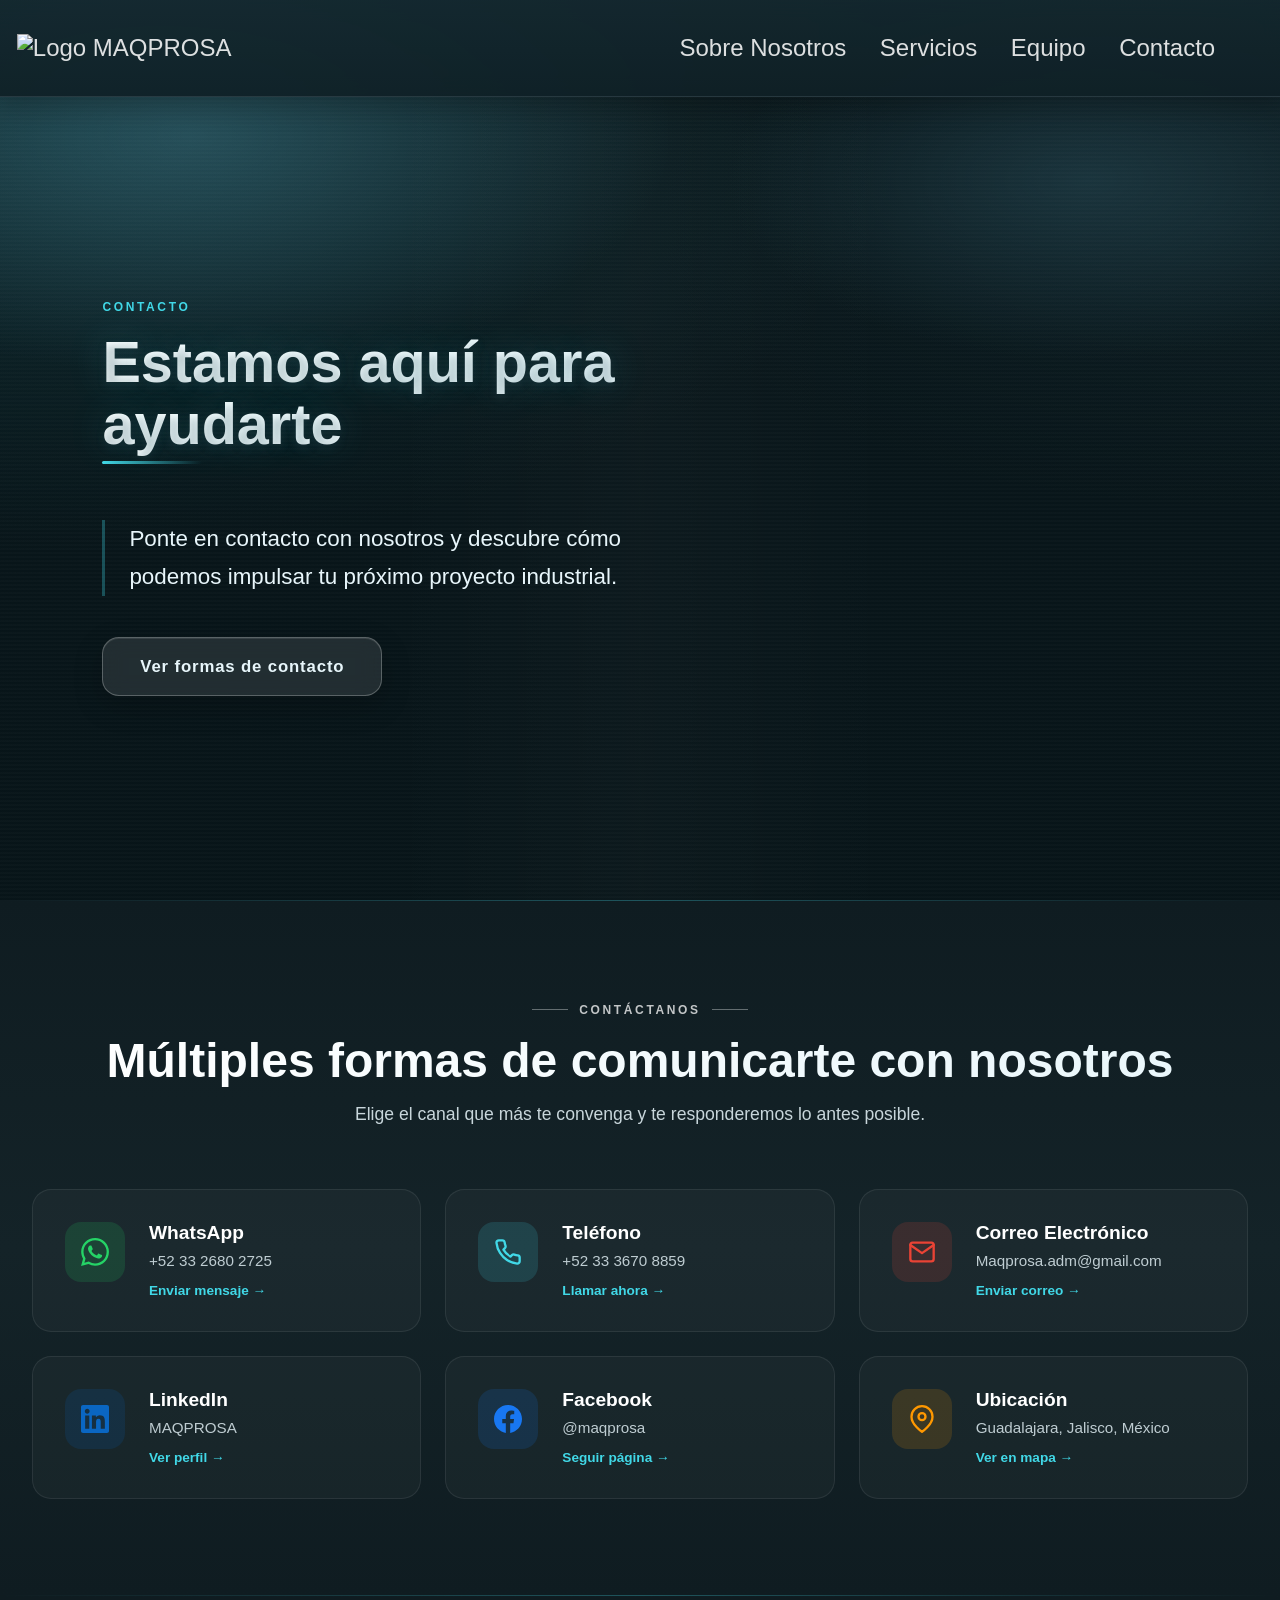
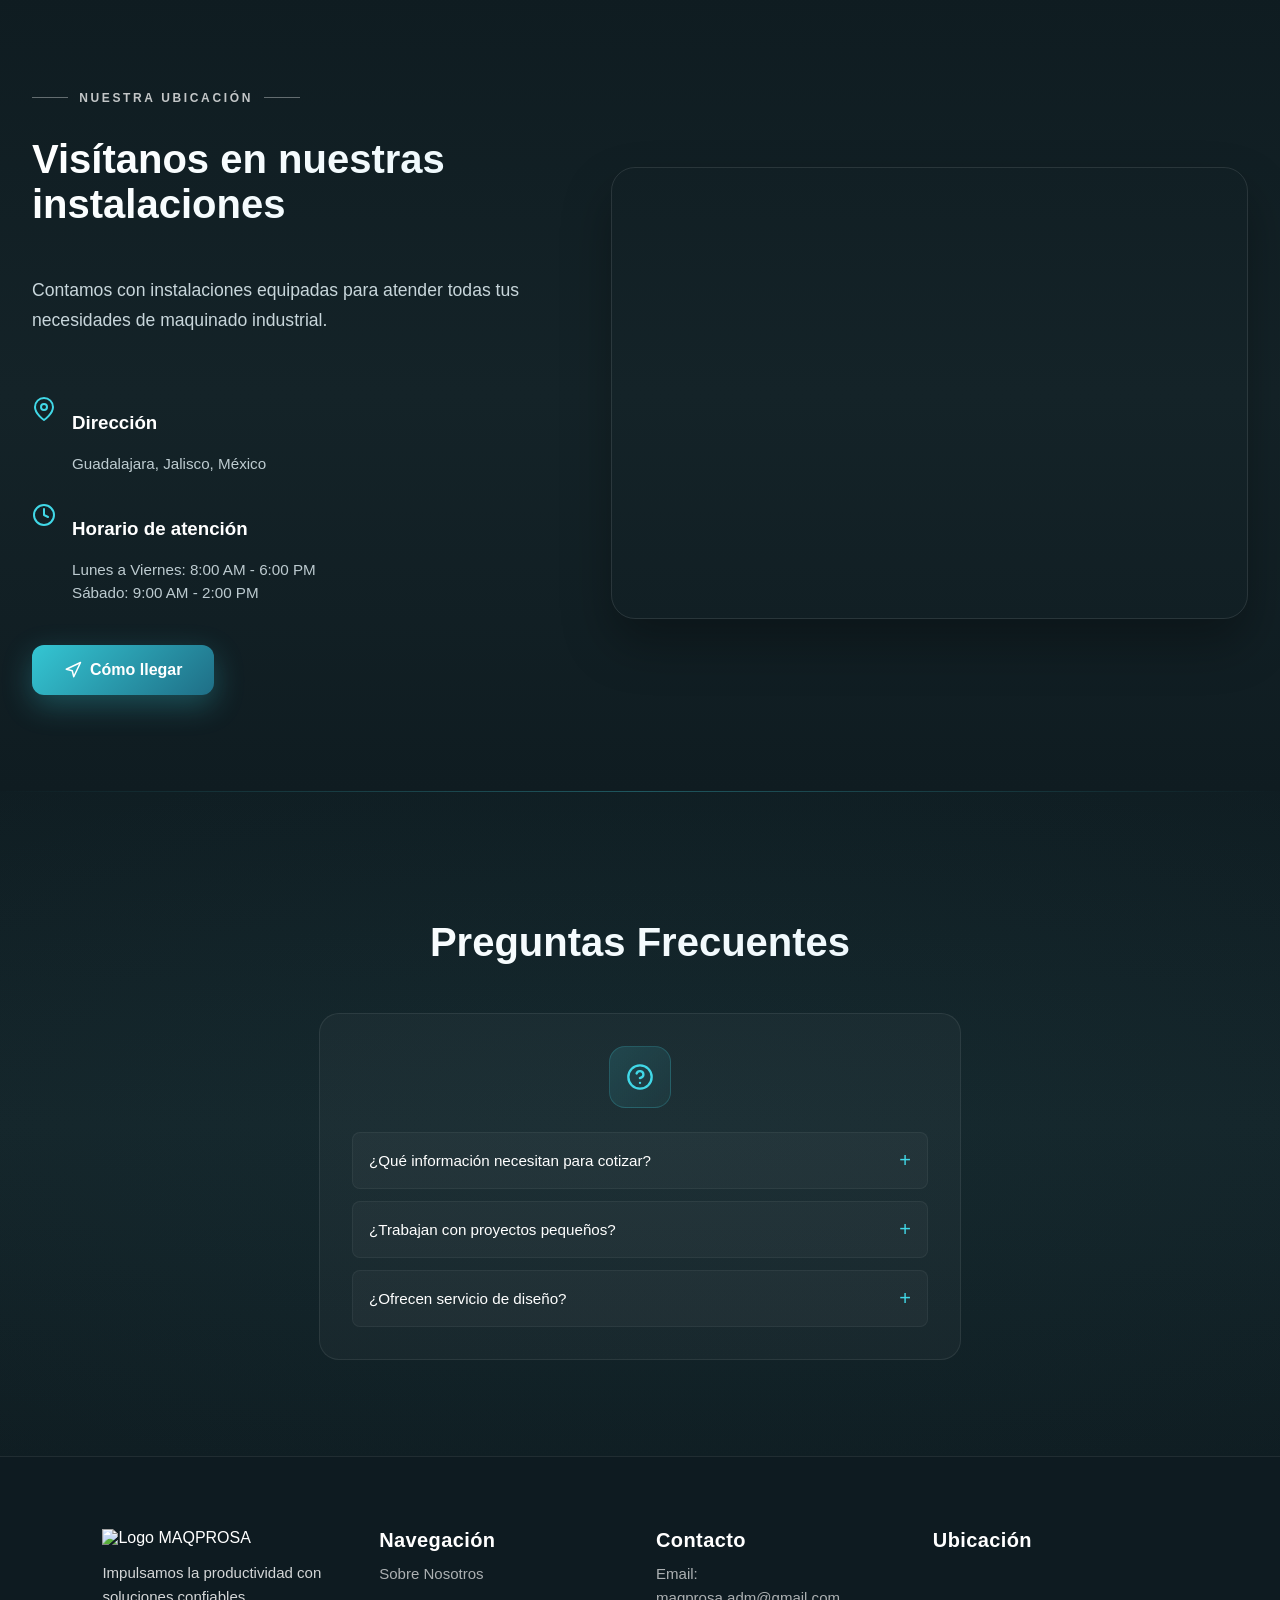
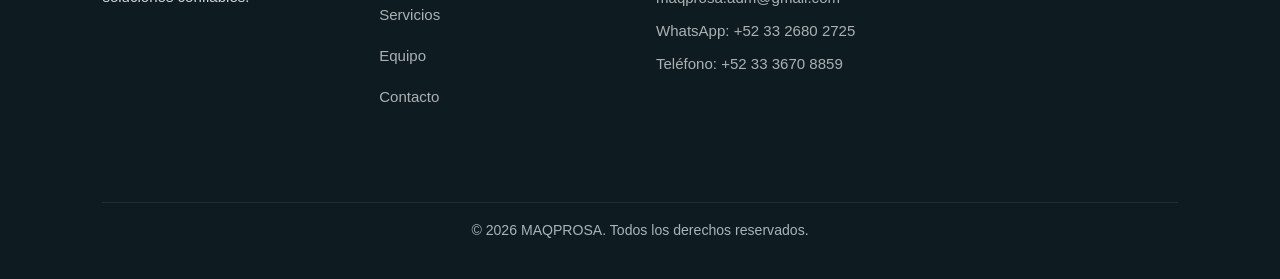
==== commit 6e359bb5: "Web Test Speed" ====
--- a/contact.html
+++ b/contact.html
@@ -3,23 +3,34 @@
     <head>
         <meta charset="UTF-8" />
         <meta name="viewport" content="width=device-width, initial-scale=1.0" />
+        
+        <!-- Preload de recursos críticos -->
+        <link rel="preload" href="frontend/styles.css" as="style" />
+        <link rel="preload" href="frontend/media/logo-nav.avif" as="image" type="image/avif" />
+        
+        <!-- Hojas de estilo -->
         <link rel="stylesheet" href="frontend/styles.css" />
-        <link rel="stylesheet" href="frontend/styles_mobile.css" />
+        <link rel="stylesheet" href="frontend/styles_mobile.css" media="screen and (max-width: 1024px)" />
         <link rel="stylesheet" href="frontend/contact.css" />
-        <link rel="stylesheet" href="frontend/contact_mobile.css" />
-        <script ref="script" src="frontend/script.js" defer></script>
-        <script ref="script" src="frontend/script_navbar.js" defer></script>
-        <link rel="icon" type="image/png" href="frontend/media/logo.png" />
+        <link rel="stylesheet" href="frontend/contact_mobile.css" media="screen and (max-width: 1024px)" />
+        
+        <!-- Scripts -->
+        <script src="frontend/script.js" defer></script>
+        <script src="frontend/script_navbar.js" defer></script>
+        
+        <link rel="icon" type="image/png" href="frontend/media/logo.avif" />
         <title>CONTACTO | MAQPROSA</title>
     </head>
     <body>
         <header>
             <nav>
-                <a href="index.html#home" class="nav-link nav-logo">
+                <a href="index.html#home" class="nav-link nav-logo" aria-label="MAQPROSA - Ir al inicio">
                     <img
                         class="logo-nav"
-                        src="frontend/media/logo-nav.png"
+                        src="frontend/media/logo-nav.avif"
                         alt="Logo MAQPROSA"
+                        fetchpriority="high"
+                        decoding="async"
                     />
                 </a>
                 <div class="menu-toggle" id="menuToggle">
@@ -58,7 +69,7 @@
                             <a
                                 href="#contacto"
                                 class="btn hero-btn hero-btn--secondary"
-                                >Más Información</a
+                                >Ver formas de contacto</a
                             >
                         </div>
                     </div>
@@ -266,7 +277,7 @@
                                     <circle cx="12" cy="10" r="3"></circle>
                                 </svg>
                                 <div>
-                                    <h4>Dirección</h4>
+                                    <h3>Dirección</h3>
                                     <p>Guadalajara, Jalisco, México</p>
                                 </div>
                             </div>
@@ -286,7 +297,7 @@
                                     ></polyline>
                                 </svg>
                                 <div>
-                                    <h4>Horario de atención</h4>
+                                    <h3>Horario de atención</h3>
                                     <p>Lunes a Viernes: 8:00 AM - 6:00 PM</p>
                                     <p>Sábado: 9:00 AM - 2:00 PM</p>
                                 </div>
@@ -323,6 +334,7 @@
                             allowfullscreen=""
                             loading="lazy"
                             referrerpolicy="no-referrer-when-downgrade"
+                            title="Mapa de ubicación de MAQPROSA en Google Maps"
                         ></iframe>
                     </div>
                 </div>
@@ -395,15 +407,19 @@
                 <div class="footer-section">
                     <img
                         class="footer-logo"
-                        src="frontend/media/logo-footer.png"
+                        src="frontend/media/logo-footer.avif"
                         alt="Logo MAQPROSA"
+                        width="120"
+                        height="40"
+                        loading="lazy"
+                        decoding="async"
                     />
                     <p>
                         Impulsamos la productividad con soluciones confiables.
                     </p>
                 </div>
                 <div class="footer-section">
-                    <h4>Navegación</h4>
+                    <h3>Navegación</h3>
                     <ul>
                         <li><a href="us.html">Sobre Nosotros</a></li>
                         <li><a href="services.html">Servicios</a></li>
@@ -412,7 +428,7 @@
                     </ul>
                 </div>
                 <div class="footer-section">
-                    <h4>Contacto</h4>
+                    <h3>Contacto</h3>
                     <a href="mailto:maqprosa.adm@gmail.com"
                         >Email: maqprosa.adm@gmail.com</a
                     >
@@ -422,7 +438,7 @@
                     <a href="tel:+523336708859">Teléfono: +52 33 3670 8859</a>
                 </div>
                 <div class="footer-section footer-map">
-                    <h4>Ubicación</h4>
+                    <h3>Ubicación</h3>
                     <iframe
                         src="https://www.google.com/maps/embed?pb=!1m18!1m12!1m3!1d8265.29716269699!2d-103.33255174720152!3d20.59193662450971!2m3!1f0!2f0!3f0!3m2!1i1024!2i768!4f13.1!3m3!1m2!1s0x8428b293394a0339%3A0xa8bdd4ad61870829!2sMaqprosa!5e0!3m2!1ses-419!2smx!4v1769815293856!5m2!1ses-419!2smx"
                         width="400"
@@ -431,6 +447,7 @@
                         allowfullscreen=""
                         loading="lazy"
                         referrerpolicy="no-referrer-when-downgrade"
+                        title="Mapa de ubicación de MAQPROSA en Google Maps"
                     ></iframe>
                 </div>
             </div>
--- a/frontend/styles.css
+++ b/frontend/styles.css
@@ -1,32 +1,85 @@
 :root {
-    --primary-color: #274B57;
+    --primary-color: #274b57;
     --secondary-color: #5194a8;
+    --accent-color: #41d8e7;
+    --accent-light: #34c6d3;
+    --accent-dark: #1f6e86;
+    --dark-bg: #0e1b21;
+    --darker-bg: #0a1419;
+    --body-bg: #0f1c21;
+    --section-bg: linear-gradient(
+        180deg,
+        #0f1c21 0%,
+        #142328 50%,
+        #0f1c21 100%
+    );
     --font-color: #ffffff;
+    --font-color-muted: rgba(255, 255, 255, 0.8);
+    --font-color-subtle: rgba(232, 246, 251, 0.7);
+    --text-light: #e8f6fb;
+    --font-family: "Century Gothic", sans-serif;
+    --font-size-xs: 0.75rem;
+    --font-size-sm: 0.9rem;
+    --font-size-base: 1rem;
+    --font-size-lg: 1.15rem;
+    --font-size-xl: 1.4rem;
+    --gradient-primary: linear-gradient(135deg, #34c6d3, #1f6e86);
+    --gradient-secondary: linear-gradient(135deg, #41d8e7, #23829b);
+    --gradient-text: linear-gradient(135deg, #fff 0%, #e8f6fb 100%);
+    --gradient-accent-line: linear-gradient(90deg, #41d8e7, transparent);
+    --overlay-dark: linear-gradient(
+        180deg,
+        rgba(7, 20, 24, 0.6),
+        rgba(7, 20, 24, 0.85)
+    );
+    --overlay-radial-1: radial-gradient(
+        1200px 600px at 5% 15%,
+        rgba(65, 216, 231, 0.2),
+        transparent 70%
+    );
+    --overlay-radial-2: radial-gradient(
+        800px 400px at 95% 25%,
+        rgba(39, 75, 87, 0.3),
+        transparent 70%
+    );
+    --shadow-sm: 0 4px 15px rgba(0, 0, 0, 0.2);
+    --shadow-md: 0 10px 30px rgba(0, 0, 0, 0.25);
+    --shadow-lg: 0 20px 40px rgba(0, 0, 0, 0.3);
+    --shadow-glow: 0 0 30px rgba(65, 216, 231, 0.2);
+    --shadow-btn: 0 12px 30px rgba(52, 198, 211, 0.35);
+    --border-subtle: 1px solid rgba(255, 255, 255, 0.08);
+    --border-accent: 1px solid rgba(65, 216, 231, 0.15);
+    --border-light: 1px solid rgba(255, 255, 255, 0.25);
+    --section-padding: 6rem 2rem;
+    --container-max-width: 1400px;
+    --transition-fast: 0.25s ease;
+    --transition-smooth: 0.4s cubic-bezier(0.4, 0, 0.2, 1);
     --nav-mobile-bg: rgba(20, 40, 47, 0.973);
-    --font-family: "Century Gothic", sans-serif;
+    --nav-height: 6em;
 }
 
 body {
     margin: 0;
     font-family: var(--font-family);
-    background-color: #1D292E;
+    background-color: var(--body-bg);
     color: var(--font-color);
 }
 
 nav {
     width: 100%;
     height: 6em;
-
-    background: linear-gradient(180deg, rgba(20, 40, 47, 0.92), rgba(15, 32, 38, 0.92));
+    background: linear-gradient(
+        180deg,
+        rgba(20, 40, 47, 0.92),
+        rgba(15, 32, 38, 0.92)
+    );
     backdrop-filter: blur(10px);
     border-bottom: 1px solid rgba(255, 255, 255, 0.08);
     box-shadow: 0 10px 24px rgba(0, 0, 0, 0.2);
-
     position: fixed;
     top: 0;
     left: 0;
     z-index: 10000;
-
     display: flex;
     align-items: center;
     justify-content: space-between;
@@ -52,7 +105,6 @@
     font-size: 1.5em;
     margin: 0 0.7em;
     text-decoration: none;
-
     color: rgba(255, 255, 255, 0.86);
     position: relative;
     transition: color 0.25s ease;
@@ -77,7 +129,11 @@
     bottom: -6px;
     width: 100%;
     height: 2px;
-    background: linear-gradient(90deg, rgba(65, 216, 231, 0.9), rgba(81, 148, 168, 0.9));
+    background: linear-gradient(
+        90deg,
+        rgba(65, 216, 231, 0.9),
+        rgba(81, 148, 168, 0.9)
+    );
     transform: scaleX(0);
     transform-origin: left;
     transition: transform 0.25s ease;
@@ -86,11 +142,6 @@
 .nav-link:hover::after {
     transform: scaleX(1);
 }
-
-
-
-
-
 
 .menu-toggle {
     display: none;
@@ -120,33 +171,111 @@
     transform: rotate(45deg) translate(-6px, -6px);
 }
 
-
-
-
 .hero {
     position: relative;
     width: 100%;
+    height: 100vh;
     min-height: 100vh;
+    max-height: 100vh;
     padding: 0;
     background-image: url(media/bg_no_blur.jpg);
     background-size: cover;
     background-position: center;
     background-repeat: no-repeat;
+    background-attachment: fixed;
     color: var(--font-color);
     display: flex;
     flex-direction: column;
     align-items: center;
-    justify-content: flex-start;
+    justify-content: space-between;
     overflow: hidden;
+    isolation: isolate;
+    box-sizing: border-box;
+}
+
+.hero::before {
+    content: "";
+    position: absolute;
+    inset: 0;
+    background:
+        radial-gradient(
+            1200px 600px at 5% 15%,
+            rgba(65, 216, 231, 0.2),
+            transparent 70%
+        ),
+        radial-gradient(
+            800px 400px at 95% 25%,
+            rgba(39, 75, 87, 0.3),
+            transparent 70%
+        ),
+        linear-gradient(180deg, rgba(7, 20, 24, 0.6), rgba(7, 20, 24, 0.85));
+    animation: pulse-glow-main 8s ease-in-out infinite alternate;
+    z-index: 0;
+}
+
+@keyframes pulse-glow-main {
+    0%,
+    100% {
+        opacity: 0.7;
+        transform: scale(1);
+    }
+
+    50% {
+        opacity: 1;
+        transform: scale(1.02);
+    }
+
+}
+
+.hero::after {
+    content: "";
+    position: absolute;
+    inset: 0;
+    background:
+        linear-gradient(
+            90deg,
+            transparent 30%,
+            rgba(255, 255, 255, 0.02) 50%,
+            transparent 70%
+        ),
+        repeating-linear-gradient(
+            0deg,
+            transparent,
+            transparent 2px,
+            rgba(255, 255, 255, 0.015) 2px,
+            rgba(255, 255, 255, 0.015) 4px
+        );
+    z-index: 0;
+    animation: scanlines-main 12s linear infinite;
+    pointer-events: none;
+}
+
+@keyframes scanlines-main {
+    0% {
+        background-position: 0 0;
+    }
+
+    100% {
+        background-position: 0 100px;
+    }
+
 }
 
 .hero-bg {
     position: absolute;
     inset: 0;
     background:
-        radial-gradient(800px 400px at 15% 15%, rgba(81, 148, 168, 0.45), transparent 60%),
-        radial-gradient(600px 300px at 85% 20%, rgba(39, 75, 87, 0.6), transparent 60%),
-        linear-gradient(180deg, rgba(7, 20, 24, 0.55), rgba(7, 20, 24, 0.65));
+        radial-gradient(
+            800px 400px at 15% 15%,
+            rgba(81, 148, 168, 0.35),
+            transparent 60%
+        ),
+        radial-gradient(
+            600px 300px at 85% 20%,
+            rgba(39, 75, 87, 0.5),
+            transparent 60%
+        ),
+        linear-gradient(180deg, rgba(7, 20, 24, 0.4), rgba(7, 20, 24, 0.55));
     z-index: 0;
 }
 
@@ -155,125 +284,232 @@
     z-index: 1;
     width: 90vw;
     flex: 1;
-    display: grid;
-    grid-template-columns: 1.15fr 0.85fr;
-    gap: 3.5rem;
-    align-items: center;
-    padding: 6.5em 0 2.5em;
+    display: flex;
+    align-items: center;
+    justify-content: flex-start;
+    padding-top: calc(var(--nav-height) - 2rem);
+    box-sizing: border-box;
+}
+
+.hero-text {
+    max-width: 720px;
+    margin-left: 3vw;
+    display: flex;
+    flex-direction: column;
+    gap: 0.6rem;
+    animation: fadeInUp-main 1s ease-out;
+}
+
+@keyframes fadeInUp-main {
+    from {
+        opacity: 0;
+        transform: translateY(30px);
+    }
+
+    to {
+        opacity: 1;
+        transform: translateY(0);
+    }
+
 }
 
 .hero-text h1 {
-    font-size: clamp(2.2rem, 4vw, 3.6rem);
-    margin: 0.3em 0 0.4em;
-    line-height: 1.1;
+    font-size: clamp(2.4rem, 4.5vw, 3.6rem);
+    margin: 2rem 0;
+    margin-top: 0.5rem;
+    line-height: 1.08;
+    color: #fff;
+    text-shadow:
+        0 4px 8px rgba(39, 75, 87, 0.3),
+        0 0 40px rgba(65, 216, 231, 0.2);
+    background: var(--gradient-text);
+    -webkit-background-clip: text;
+    -webkit-text-fill-color: transparent;
+    background-clip: text;
+    position: relative;
+}
+
+.hero-text h1::after {
+    content: "";
+    position: absolute;
+    bottom: -8px;
+    left: 0;
+    width: 100px;
+    height: 3px;
+    background: var(--gradient-accent-line);
+    border-radius: 2px;
 }
 
 .hero-text p {
-    font-size: clamp(1rem, 2vw, 1.25rem);
-    max-width: 36ch;
-    opacity: 0.9;
+    font-size: clamp(1rem, 2vw, 1.2rem);
+    max-width: 42ch;
+    opacity: 0.92;
+    color: var(--text-light);
+    line-height: 1.65;
+    position: relative;
+    margin: 0;
 }
 
 .hero-kicker {
-    display: inline-flex;
-    align-items: center;
-    gap: 0.5rem;
-    font-weight: 600;
+    font-weight: 800;
     text-transform: uppercase;
-    letter-spacing: 0.18em;
-    font-size: 0.75rem;
-    color: rgba(255, 255, 255, 0.8);
+    letter-spacing: 0.22em;
+    font-size: var(--font-size-xs);
+    color: var(--accent-color);
+    margin-top: 1.5rem;
+    margin-bottom: 0;
+    position: relative;
+    display: inline-block;
 }
 
 .hero-actions {
     display: flex;
-    gap: 1rem;
+    gap: 1.2rem;
     flex-wrap: wrap;
-    margin: 1.8rem 0 2rem;
+    margin: 0.6rem 0 0;
+    align-items: center;
 }
 
 .hero-btn {
     display: inline-flex;
     align-items: center;
     justify-content: center;
-    padding: 0.9em 1.6em;
+    padding: 0.9em 1.8em;
     border-radius: 0.9em;
     text-decoration: none;
-    color: var(--font-color);
-    background: var(--primary-color);
-    box-shadow: 0 0 20px rgba(255, 255, 255, 0.2);
+    color: #fff;
     font-weight: 700;
-
-    transition: background 0.3s ease, box-shadow 0.3s ease;
-}
-
-.hero-btn:hover {
-    background: var(--secondary-color);
-    box-shadow: 0 0 30px rgba(255, 255, 255, 0.4);
+    font-size: 0.95rem;
+    transition: var(--transition-smooth);
+    position: relative;
+    overflow: hidden;
+    z-index: 1;
+    border: none;
+    letter-spacing: 0.05em;
+}
+
+.hero-btn::before {
+    content: "";
+    position: absolute;
+    top: 0;
+    left: -100%;
+    width: 100%;
+    height: 100%;
+    background: linear-gradient(
+        90deg,
+        transparent,
+        rgba(255, 255, 255, 0.2),
+        transparent
+    );
+    transition: left 0.6s;
+    z-index: -1;
+}
+
+.hero-btn:hover::before {
+    left: 100%;
 }
 
 .hero-btn--primary {
-    background: linear-gradient(135deg, #34c6d3, #1f6e86);
-    box-shadow: 0 12px 30px rgba(52, 198, 211, 0.35);
-    border: 1px solid rgba(255, 255, 255, 0.25);
+    background: var(--gradient-primary);
+    box-shadow:
+        0 15px 35px rgba(52, 198, 211, 0.4),
+        0 0 60px rgba(65, 216, 231, 0.2),
+        inset 0 1px 0 rgba(255, 255, 255, 0.3);
+    border: var(--border-light);
 }
 
 .hero-btn--primary:hover {
-    background: linear-gradient(135deg, #41d8e7, #23829b);
-    box-shadow: 0 16px 36px rgba(65, 216, 231, 0.45);
+    background: var(--gradient-secondary);
+    box-shadow:
+        0 20px 45px rgba(65, 216, 231, 0.5),
+        0 0 80px rgba(65, 216, 231, 0.3),
+        inset 0 1px 0 rgba(255, 255, 255, 0.4);
+    transform: translateY(-3px) scale(1.02);
 }
 
 .hero-btn--secondary {
-    background: rgba(255, 255, 255, 0.08);
-    color: #e8f6fb;
-    border: 1px solid rgba(255, 255, 255, 0.18);
-    box-shadow: none;
+    background: rgba(255, 255, 255, 0.1);
+    backdrop-filter: blur(10px);
+    color: var(--text-light);
+    border: var(--border-light);
+    box-shadow:
+        0 10px 30px rgba(0, 0, 0, 0.2),
+        inset 0 1px 0 rgba(255, 255, 255, 0.1);
 }
 
 .hero-btn--secondary:hover {
-    background: rgba(255, 255, 255, 0.16);
-    box-shadow: 0 8px 18px rgba(0, 0, 0, 0.18);
+    background: rgba(255, 255, 255, 0.18);
+    backdrop-filter: blur(15px);
+    box-shadow:
+        0 15px 40px rgba(0, 0, 0, 0.25),
+        inset 0 1px 0 rgba(255, 255, 255, 0.2);
+    transform: translateY(-2px);
 }
 
 .hero-stats {
     display: grid;
     grid-template-columns: repeat(3, minmax(0, 1fr));
-    gap: 1.2rem;
+    gap: 0.9rem;
+    margin-top: 1rem;
 }
 
 .hero-stats div {
-    padding: 1rem 1.2rem;
-    border-radius: 1rem;
+    padding: 0.5rem 1rem;
+    border-radius: 0.9rem;
     background: rgba(255, 255, 255, 0.08);
     backdrop-filter: blur(8px);
-    border: 1px solid rgba(255, 255, 255, 0.12);
+    border: var(--border-accent);
+    transition: all 0.3s cubic-bezier(0.4, 0, 0.2, 1);
+    position: relative;
+    overflow: hidden;
+}
+
+.hero-stats div:hover {
+    background: linear-gradient(
+        135deg,
+        rgba(65, 216, 231, 0.15),
+        rgba(10, 21, 25, 0.1)
+    );
+    border-color: rgba(65, 216, 231, 0.4);
+    transform: translateY(-5px);
+    box-shadow: 0 15px 35px rgba(65, 216, 231, 0.15);
+}
+
+.hero-stats div:hover::before {
+    opacity: 1;
 }
 
 .stat-number {
     display: block;
     font-size: 1.4rem;
-    font-weight: 700;
-    margin-bottom: 0.3rem;
+    font-weight: 800;
+    color: var(--accent-color);
+    margin-bottom: 0.2rem;
+    margin-top: 0;
 }
 
 .stat-label {
-    font-size: 0.9rem;
-    opacity: 0.85;
+    font-size: 0.8rem;
+    color: var(--font-color-muted);
+    margin-bottom: 0.2rem;
 }
 
 .clients {
-    width: 100%;
+    position: relative;
+    z-index: 2;
+    width: 100vw;
+    margin-left: calc(-50vw + 50%);
+    flex-shrink: 0;
     height: auto;
-    min-height: clamp(56px, 7vh, 90px);
+    min-height: 55px;
     padding: 0.6em 0;
-    margin-top: 2em;
     display: flex;
     align-items: center;
-    background: rgba(255, 255, 255, 0.08);
-    backdrop-filter: blur(8px);
-    border-top: 0.2px solid rgba(255, 255, 255, 0.12);
-    border-bottom: 0.2px solid rgba(255, 255, 255, 0.12);
+    background: rgba(10, 20, 25, 0.7);
+    backdrop-filter: blur(12px);
+    border-top: 1px solid rgba(65, 216, 231, 0.15);
     overflow: hidden;
+    box-sizing: border-box;
 }
 
 .client-logos {
@@ -286,52 +522,53 @@
 }
 
 .img-client-logos {
-    height: clamp(26px, 4.6vh, 54px);
+    height: clamp(32px, 5.5vh, 60px);
     max-height: 100%;
-    margin: 0 1.2em;
+    margin: 0 1.5em;
     flex-shrink: 0;
     object-fit: contain;
     filter: grayscale(1) invert(1) brightness(2);
-    transition: filter 0.3s ease-in-out;
-}
-
+    opacity: 0.85;
+    transition: all 0.3s ease-in-out;
+}
 
 .img-client-logos:hover {
     filter: grayscale(0%) brightness(1);
+    opacity: 1;
+    transform: scale(1.1);
 }
 
 @keyframes clients-scroll {
     0% {
         transform: translateX(0);
     }
+
     100% {
         transform: translateX(-50%);
     }
-}
-
-
-
-
-
-
+
+}
 
 .about-services {
     position: relative;
-    background:
-        radial-gradient(900px 520px at 12% 12%, rgba(81, 148, 168, 0.24), transparent 60%),
-        radial-gradient(900px 520px at 88% 8%, rgba(39, 75, 87, 0.52), transparent 60%),
-        linear-gradient(180deg, #122a33 0%, #1c3741 45%, #17313a 100%);
+    padding: var(--section-padding);
+    background: var(--section-bg);
     overflow: hidden;
 }
 
 .about-services::before {
     content: "";
     position: absolute;
-    inset: 0;
-    background: url("media/bg_no_blur.jpg") center/cover no-repeat;
-    opacity: 0.05;
-    mix-blend-mode: screen;
-    pointer-events: none;
+    top: 0;
+    left: 0;
+    right: 0;
+    height: 1px;
+    background: linear-gradient(
+        90deg,
+        transparent,
+        rgba(65, 216, 231, 0.3),
+        transparent
+    );
 }
 
 .about-services > * {
@@ -410,7 +647,11 @@
     display: block;
     object-fit: contain;
     border-radius: 2rem;
-    background: linear-gradient(145deg, rgba(255, 255, 255, 0.08), rgba(255, 255, 255, 0.02));
+    background: linear-gradient(
+        145deg,
+        rgba(255, 255, 255, 0.08),
+        rgba(255, 255, 255, 0.02)
+    );
     border: 1px solid rgba(255, 255, 255, 0.16);
     box-shadow: 0 22px 36px rgba(0, 0, 0, 0.22);
     backdrop-filter: blur(10px);
@@ -449,14 +690,39 @@
     backdrop-filter: blur(8px);
     display: grid;
     gap: 0.6rem;
-    transition: transform 0.3s ease, box-shadow 0.3s ease;
+    transition: all 0.3s cubic-bezier(0.4, 0, 0.2, 1);
+    position: relative;
+    overflow: hidden;
+}
+
+.about-card::before {
+    content: "";
+    position: absolute;
+    inset: 0;
+    background: radial-gradient(
+        250px 100px at 50% -10%,
+        rgba(65, 216, 231, 0.15),
+        transparent 70%
+    );
+    opacity: 0;
+    transition: opacity 0.3s ease;
+    pointer-events: none;
 }
 
 .about-card:hover {
-    transform: translateY(-6px);
-    box-shadow: 0 24px 40px rgba(0, 0, 0, 0.25);
-}
-
+    background: linear-gradient(
+        135deg,
+        rgba(65, 216, 231, 0.15),
+        rgba(10, 21, 25, 0.1)
+    );
+    border-color: rgba(65, 216, 231, 0.4);
+    transform: translateY(-5px);
+    box-shadow: 0 15px 35px rgba(65, 216, 231, 0.15);
+}
+
+.about-card:hover::before {
+    opacity: 1;
+}
 
 .about-card h3 {
     margin: 0;
@@ -482,6 +748,18 @@
     display: grid;
     gap: 0.35rem;
     box-shadow: 0 14px 26px rgba(0, 0, 0, 0.16);
+    transition: all 0.3s cubic-bezier(0.4, 0, 0.2, 1);
+}
+
+.about-stat:hover {
+    background: linear-gradient(
+        135deg,
+        rgba(65, 216, 231, 0.1),
+        rgba(10, 21, 25, 0.08)
+    );
+    border-color: rgba(65, 216, 231, 0.3);
+    box-shadow: 0 18px 34px rgba(65, 216, 231, 0.12);
+    transform: translateY(-3px);
 }
 
 .about-stat__number {
@@ -516,7 +794,10 @@
     border: 1px solid rgba(255, 255, 255, 0.28);
     box-shadow: 0 14px 26px rgba(52, 198, 211, 0.35);
     font-weight: 700;
-    transition: transform 0.3s ease, box-shadow 0.3s ease, background 0.3s ease;
+    transition:
+        transform 0.3s ease,
+        box-shadow 0.3s ease,
+        background 0.3s ease;
 }
 
 .about-btn:hover {
@@ -549,12 +830,6 @@
     transform: scaleX(1);
 }
 
-
-
-
-
-
-
 .services {
     position: relative;
     padding: 7em 8vw 6.5em;
@@ -564,7 +839,18 @@
 }
 
 .services::before {
-    display: none;
+    content: "";
+    position: absolute;
+    top: 0;
+    left: 0;
+    right: 0;
+    height: 1px;
+    background: linear-gradient(
+        90deg,
+        transparent,
+        rgba(65, 216, 231, 0.3),
+        transparent
+    );
 }
 
 .services h2 {
@@ -581,7 +867,6 @@
     margin: 0 auto 2.6rem;
     justify-items: center;
 }
-
 
 .service-item {
     position: relative;
@@ -595,31 +880,37 @@
     gap: 0.75rem;
     justify-items: center;
     text-align: center;
-    transition: transform 0.3s ease, box-shadow 0.3s ease, border-color 0.3s ease;
+    transition: all 0.3s cubic-bezier(0.4, 0, 0.2, 1);
+    overflow: hidden;
 }
 
 .service-item::before {
     content: "";
     position: absolute;
     inset: 0;
-    border-radius: inherit;
-    border: 1px solid transparent;
-    background: linear-gradient(140deg, rgba(52, 198, 211, 0.45), rgba(255, 255, 255, 0)) border-box;
-    -webkit-mask:
-        linear-gradient(#fff 0 0) padding-box,
-        linear-gradient(#fff 0 0);
-    mask:
-        linear-gradient(#fff 0 0) padding-box,
-        linear-gradient(#fff 0 0);
-    -webkit-mask-composite: xor;
-    mask-composite: exclude;
+    background: radial-gradient(
+        250px 100px at 50% -10%,
+        rgba(65, 216, 231, 0.15),
+        transparent 70%
+    );
+    opacity: 0;
+    transition: opacity 0.3s ease;
     pointer-events: none;
 }
 
 .service-item:hover {
-    transform: translateY(-6px);
-    border-color: rgba(255, 255, 255, 0.32);
-    box-shadow: 0 28px 46px rgba(0, 0, 0, 0.26);
+    background: linear-gradient(
+        135deg,
+        rgba(65, 216, 231, 0.15),
+        rgba(10, 21, 25, 0.1)
+    );
+    border-color: rgba(65, 216, 231, 0.4);
+    transform: translateY(-5px);
+    box-shadow: 0 15px 35px rgba(65, 216, 231, 0.15);
+}
+
+.service-item:hover::before {
+    opacity: 1;
 }
 
 .service-icon {
@@ -627,7 +918,11 @@
     height: 80px;
     padding: 0.1rem;
     border-radius: 1.1rem;
-    background: linear-gradient(140deg, rgba(52, 198, 211, 0.2), rgba(255, 255, 255, 0.04));
+    background: linear-gradient(
+        140deg,
+        rgba(52, 198, 211, 0.2),
+        rgba(255, 255, 255, 0.04)
+    );
     border: 1px solid rgba(255, 255, 255, 0.22);
     box-shadow: 0 12px 20px rgba(0, 0, 0, 0.16);
     filter: drop-shadow(0 8px 12px rgba(0, 0, 0, 0.22));
@@ -662,7 +957,10 @@
     border: 1px solid rgba(255, 255, 255, 0.25);
     box-shadow: 0 14px 26px rgba(52, 198, 211, 0.35);
     font-weight: 700;
-    transition: transform 0.3s ease, box-shadow 0.3s ease, background 0.3s ease;
+    transition:
+        transform 0.3s ease,
+        box-shadow 0.3s ease,
+        background 0.3s ease;
 }
 
 .services-btn:hover {
@@ -671,19 +969,118 @@
     box-shadow: 0 18px 34px rgba(65, 216, 231, 0.45);
 }
 
-
-
-
-
-
-
-
+.cta-section-index {
+    padding: var(--section-padding);
+    background: var(--section-bg);
+    position: relative;
+    overflow: visible;
+}
+
+.cta-section-index::before {
+    content: "";
+    position: absolute;
+    top: 0;
+    left: 0;
+    right: 0;
+    height: 1px;
+    background: linear-gradient(
+        90deg,
+        transparent,
+        rgba(65, 216, 231, 0.3),
+        transparent
+    );
+}
+
+.cta-section-index::after {
+    content: "";
+    position: absolute;
+    inset: 0;
+    background: radial-gradient(
+        ellipse 100% 80% at 50% 50%,
+        rgba(65, 216, 231, 0.06),
+        transparent
+    );
+    pointer-events: none;
+    z-index: 0;
+}
+
+.cta-container-index {
+    max-width: 900px;
+    margin: 0 auto;
+    padding: 0 2rem;
+    position: relative;
+    z-index: 1;
+}
+
+.cta-content-index {
+    text-align: center;
+}
+
+.cta-content-index h2 {
+    font-size: clamp(1.8rem, 3.5vw, 2.5rem);
+    margin-bottom: 1rem;
+    background: var(--gradient-text);
+    -webkit-background-clip: text;
+    -webkit-text-fill-color: transparent;
+    background-clip: text;
+}
+
+.cta-content-index p {
+    font-size: 1.15rem;
+    color: var(--text-light);
+    opacity: 0.9;
+    max-width: 600px;
+    margin: 0 auto 2rem;
+    line-height: 1.7;
+}
+
+.cta-actions-index {
+    display: flex;
+    justify-content: center;
+    gap: 1rem;
+    flex-wrap: wrap;
+}
+
+.cta-btn-index {
+    display: inline-flex;
+    align-items: center;
+    justify-content: center;
+    gap: 0.5rem;
+    padding: 1rem 2rem;
+    border-radius: 0.75rem;
+    text-decoration: none;
+    font-weight: 600;
+    font-size: 1rem;
+    transition: all 0.3s ease;
+}
+
+.cta-btn-index--primary {
+    background: linear-gradient(135deg, #25d366 0%, #128c7e 100%);
+    color: #fff;
+    box-shadow: 0 10px 30px rgba(37, 211, 102, 0.3);
+}
+
+.cta-btn-index--primary:hover {
+    transform: translateY(-3px);
+    box-shadow: 0 15px 40px rgba(37, 211, 102, 0.4);
+}
+
+.cta-btn-index--secondary {
+    background: rgba(255, 255, 255, 0.08);
+    color: #fff;
+    border: 1px solid rgba(255, 255, 255, 0.2);
+}
+
+.cta-btn-index--secondary:hover {
+    background: rgba(255, 255, 255, 0.15);
+    transform: translateY(-3px);
+}
 
 footer {
     position: relative;
-    background: #0e1b21;
+    background: var(--dark-bg);
     padding: 4.5em 8vw 2.6em;
-    border-top: 1px solid rgba(255, 255, 255, 0.08);
+    border-top: var(--border-subtle);
 }
 
 .footer-content {
@@ -691,6 +1088,7 @@
     grid-template-columns: repeat(auto-fit, minmax(100px, 1fr));
     gap: 2em;
     width: 100%;
+    max-width: var(--container-max-width);
     margin: 0 auto 2.2rem;
     align-items: start;
 }
@@ -709,13 +1107,14 @@
 
 .footer-section h3 {
     font-size: 1.25rem;
+    color: var(--font-color);
 }
 
 .footer-section h4 {
     font-size: 0.82rem;
     text-transform: uppercase;
     letter-spacing: 0.18em;
-    color: rgba(255, 255, 255, 0.65);
+    color: var(--font-color-subtle);
 }
 
 .footer-section p,
@@ -736,14 +1135,14 @@
 }
 
 .footer-section a {
-    color: rgba(255, 255, 255, 0.82);
+    color: var(--font-color-muted);
     text-decoration: none;
-    transition: color 0.2s ease, opacity 0.2s ease;
+    transition: var(--transition-fast);
     display: inline-flex;
 }
 
 .footer-section a:hover {
-    color: #41d8e7;
+    color: var(--accent-color);
     opacity: 1;
 }
 
@@ -751,17 +1150,95 @@
     width: 100%;
     height: 200px;
     border-radius: 0.6rem;
-    border: 1px solid rgba(255, 255, 255, 0.12);
+    border: var(--border-accent);
 }
 
 .footer-bottom {
     text-align: center;
     padding-top: 1.2rem;
-    border-top: 1px solid rgba(255, 255, 255, 0.06);
+    border-top: var(--border-subtle);
 }
 
 .footer-bottom p {
     margin: 0;
     font-size: 0.88rem;
-    opacity: 0.65;
-}
+    color: var(--font-color-subtle);
+}
+
+/* ==========================================
+   ANIMACIONES LIGERAS Y SIMPLES
+   ========================================== */
+
+/* Animación fade-up para elementos de scroll */
+.fade-up {
+    opacity: 0;
+    transform: translateY(25px);
+    transition: opacity 0.4s ease, transform 0.4s ease;
+}
+
+.fade-up.visible {
+    opacity: 1;
+    transform: translateY(0);
+}
+
+/* Navbar slide down */
+nav {
+    transform: translateY(-100%);
+    transition: transform 0.4s ease;
+}
+
+nav.nav-ready {
+    transform: translateY(0);
+}
+
+/* Hero animación al cargar */
+.hero-kicker,
+.hero-text h1,
+.hero-text p,
+.hero-actions,
+.hero-stats > div,
+.hero-text-us h1,
+.hero-text-us p,
+.hero-text-services h1,
+.hero-text-services p,
+.hero-text-equipment h1,
+.hero-text-equipment p,
+.hero-text-contact h1,
+.hero-text-contact p {
+    opacity: 0;
+    transform: translateY(20px);
+    transition: opacity 0.5s ease, transform 0.5s ease;
+}
+
+body.loaded .hero-kicker { opacity: 1; transform: translateY(0); transition-delay: 0.1s; }
+body.loaded .hero-text h1,
+body.loaded .hero-text-us h1,
+body.loaded .hero-text-services h1,
+body.loaded .hero-text-equipment h1,
+body.loaded .hero-text-contact h1 { opacity: 1; transform: translateY(0); transition-delay: 0.2s; }
+body.loaded .hero-text p,
+body.loaded .hero-text-us p,
+body.loaded .hero-text-services p,
+body.loaded .hero-text-equipment p,
+body.loaded .hero-text-contact p { opacity: 1; transform: translateY(0); transition-delay: 0.3s; }
+body.loaded .hero-actions { opacity: 1; transform: translateY(0); transition-delay: 0.4s; }
+body.loaded .hero-stats > div:nth-child(1) { opacity: 1; transform: translateY(0); transition-delay: 0.5s; }
+body.loaded .hero-stats > div:nth-child(2) { opacity: 1; transform: translateY(0); transition-delay: 0.55s; }
+body.loaded .hero-stats > div:nth-child(3) { opacity: 1; transform: translateY(0); transition-delay: 0.6s; }
+
+/* Hover suave en cards */
+.fade-up.visible:hover {
+    transform: translateY(-5px);
+}
+
+/* Sin animaciones para usuarios que lo prefieren */
+@media (prefers-reduced-motion: reduce) {
+    *, *::before, *::after {
+        transition: none !important;
+        animation: none !important;
+    }
+    .fade-up, nav, .hero-kicker, .hero-text h1, .hero-text p, .hero-actions, .hero-stats > div {
+        opacity: 1 !important;
+        transform: none !important;
+    }
+}
--- a/frontend/styles.css
+++ b/frontend/styles.css
@@ -1,32 +1,85 @@
 :root {
-    --primary-color: #274B57;
+    --primary-color: #274b57;
     --secondary-color: #5194a8;
+    --accent-color: #41d8e7;
+    --accent-light: #34c6d3;
+    --accent-dark: #1f6e86;
+    --dark-bg: #0e1b21;
+    --darker-bg: #0a1419;
+    --body-bg: #0f1c21;
+    --section-bg: linear-gradient(
+        180deg,
+        #0f1c21 0%,
+        #142328 50%,
+        #0f1c21 100%
+    );
     --font-color: #ffffff;
+    --font-color-muted: rgba(255, 255, 255, 0.8);
+    --font-color-subtle: rgba(232, 246, 251, 0.7);
+    --text-light: #e8f6fb;
+    --font-family: "Century Gothic", sans-serif;
+    --font-size-xs: 0.75rem;
+    --font-size-sm: 0.9rem;
+    --font-size-base: 1rem;
+    --font-size-lg: 1.15rem;
+    --font-size-xl: 1.4rem;
+    --gradient-primary: linear-gradient(135deg, #34c6d3, #1f6e86);
+    --gradient-secondary: linear-gradient(135deg, #41d8e7, #23829b);
+    --gradient-text: linear-gradient(135deg, #fff 0%, #e8f6fb 100%);
+    --gradient-accent-line: linear-gradient(90deg, #41d8e7, transparent);
+    --overlay-dark: linear-gradient(
+        180deg,
+        rgba(7, 20, 24, 0.6),
+        rgba(7, 20, 24, 0.85)
+    );
+    --overlay-radial-1: radial-gradient(
+        1200px 600px at 5% 15%,
+        rgba(65, 216, 231, 0.2),
+        transparent 70%
+    );
+    --overlay-radial-2: radial-gradient(
+        800px 400px at 95% 25%,
+        rgba(39, 75, 87, 0.3),
+        transparent 70%
+    );
+    --shadow-sm: 0 4px 15px rgba(0, 0, 0, 0.2);
+    --shadow-md: 0 10px 30px rgba(0, 0, 0, 0.25);
+    --shadow-lg: 0 20px 40px rgba(0, 0, 0, 0.3);
+    --shadow-glow: 0 0 30px rgba(65, 216, 231, 0.2);
+    --shadow-btn: 0 12px 30px rgba(52, 198, 211, 0.35);
+    --border-subtle: 1px solid rgba(255, 255, 255, 0.08);
+    --border-accent: 1px solid rgba(65, 216, 231, 0.15);
+    --border-light: 1px solid rgba(255, 255, 255, 0.25);
+    --section-padding: 6rem 2rem;
+    --container-max-width: 1400px;
+    --transition-fast: 0.25s ease;
+    --transition-smooth: 0.4s cubic-bezier(0.4, 0, 0.2, 1);
     --nav-mobile-bg: rgba(20, 40, 47, 0.973);
-    --font-family: "Century Gothic", sans-serif;
+    --nav-height: 6em;
 }
 
 body {
     margin: 0;
     font-family: var(--font-family);
-    background-color: #1D292E;
+    background-color: var(--body-bg);
     color: var(--font-color);
 }
 
 nav {
     width: 100%;
     height: 6em;
-
-    background: linear-gradient(180deg, rgba(20, 40, 47, 0.92), rgba(15, 32, 38, 0.92));
+    background: linear-gradient(
+        180deg,
+        rgba(20, 40, 47, 0.92),
+        rgba(15, 32, 38, 0.92)
+    );
     backdrop-filter: blur(10px);
     border-bottom: 1px solid rgba(255, 255, 255, 0.08);
     box-shadow: 0 10px 24px rgba(0, 0, 0, 0.2);
-
     position: fixed;
     top: 0;
     left: 0;
     z-index: 10000;
-
     display: flex;
     align-items: center;
     justify-content: space-between;
@@ -52,7 +105,6 @@
     font-size: 1.5em;
     margin: 0 0.7em;
     text-decoration: none;
-
     color: rgba(255, 255, 255, 0.86);
     position: relative;
     transition: color 0.25s ease;
@@ -77,7 +129,11 @@
     bottom: -6px;
     width: 100%;
     height: 2px;
-    background: linear-gradient(90deg, rgba(65, 216, 231, 0.9), rgba(81, 148, 168, 0.9));
+    background: linear-gradient(
+        90deg,
+        rgba(65, 216, 231, 0.9),
+        rgba(81, 148, 168, 0.9)
+    );
     transform: scaleX(0);
     transform-origin: left;
     transition: transform 0.25s ease;
@@ -86,11 +142,6 @@
 .nav-link:hover::after {
     transform: scaleX(1);
 }
-
-
-
-
-
 
 .menu-toggle {
     display: none;
@@ -120,33 +171,111 @@
     transform: rotate(45deg) translate(-6px, -6px);
 }
 
-
-
-
 .hero {
     position: relative;
     width: 100%;
+    height: 100vh;
     min-height: 100vh;
+    max-height: 100vh;
     padding: 0;
     background-image: url(media/bg_no_blur.jpg);
     background-size: cover;
     background-position: center;
     background-repeat: no-repeat;
+    background-attachment: fixed;
     color: var(--font-color);
     display: flex;
     flex-direction: column;
     align-items: center;
-    justify-content: flex-start;
+    justify-content: space-between;
     overflow: hidden;
+    isolation: isolate;
+    box-sizing: border-box;
+}
+
+.hero::before {
+    content: "";
+    position: absolute;
+    inset: 0;
+    background:
+        radial-gradient(
+            1200px 600px at 5% 15%,
+            rgba(65, 216, 231, 0.2),
+            transparent 70%
+        ),
+        radial-gradient(
+            800px 400px at 95% 25%,
+            rgba(39, 75, 87, 0.3),
+            transparent 70%
+        ),
+        linear-gradient(180deg, rgba(7, 20, 24, 0.6), rgba(7, 20, 24, 0.85));
+    animation: pulse-glow-main 8s ease-in-out infinite alternate;
+    z-index: 0;
+}
+
+@keyframes pulse-glow-main {
+    0%,
+    100% {
+        opacity: 0.7;
+        transform: scale(1);
+    }
+
+    50% {
+        opacity: 1;
+        transform: scale(1.02);
+    }
+
+}
+
+.hero::after {
+    content: "";
+    position: absolute;
+    inset: 0;
+    background:
+        linear-gradient(
+            90deg,
+            transparent 30%,
+            rgba(255, 255, 255, 0.02) 50%,
+            transparent 70%
+        ),
+        repeating-linear-gradient(
+            0deg,
+            transparent,
+            transparent 2px,
+            rgba(255, 255, 255, 0.015) 2px,
+            rgba(255, 255, 255, 0.015) 4px
+        );
+    z-index: 0;
+    animation: scanlines-main 12s linear infinite;
+    pointer-events: none;
+}
+
+@keyframes scanlines-main {
+    0% {
+        background-position: 0 0;
+    }
+
+    100% {
+        background-position: 0 100px;
+    }
+
 }
 
 .hero-bg {
     position: absolute;
     inset: 0;
     background:
-        radial-gradient(800px 400px at 15% 15%, rgba(81, 148, 168, 0.45), transparent 60%),
-        radial-gradient(600px 300px at 85% 20%, rgba(39, 75, 87, 0.6), transparent 60%),
-        linear-gradient(180deg, rgba(7, 20, 24, 0.55), rgba(7, 20, 24, 0.65));
+        radial-gradient(
+            800px 400px at 15% 15%,
+            rgba(81, 148, 168, 0.35),
+            transparent 60%
+        ),
+        radial-gradient(
+            600px 300px at 85% 20%,
+            rgba(39, 75, 87, 0.5),
+            transparent 60%
+        ),
+        linear-gradient(180deg, rgba(7, 20, 24, 0.4), rgba(7, 20, 24, 0.55));
     z-index: 0;
 }
 
@@ -155,125 +284,232 @@
     z-index: 1;
     width: 90vw;
     flex: 1;
-    display: grid;
-    grid-template-columns: 1.15fr 0.85fr;
-    gap: 3.5rem;
-    align-items: center;
-    padding: 6.5em 0 2.5em;
+    display: flex;
+    align-items: center;
+    justify-content: flex-start;
+    padding-top: calc(var(--nav-height) - 2rem);
+    box-sizing: border-box;
+}
+
+.hero-text {
+    max-width: 720px;
+    margin-left: 3vw;
+    display: flex;
+    flex-direction: column;
+    gap: 0.6rem;
+    animation: fadeInUp-main 1s ease-out;
+}
+
+@keyframes fadeInUp-main {
+    from {
+        opacity: 0;
+        transform: translateY(30px);
+    }
+
+    to {
+        opacity: 1;
+        transform: translateY(0);
+    }
+
 }
 
 .hero-text h1 {
-    font-size: clamp(2.2rem, 4vw, 3.6rem);
-    margin: 0.3em 0 0.4em;
-    line-height: 1.1;
+    font-size: clamp(2.4rem, 4.5vw, 3.6rem);
+    margin: 2rem 0;
+    margin-top: 0.5rem;
+    line-height: 1.08;
+    color: #fff;
+    text-shadow:
+        0 4px 8px rgba(39, 75, 87, 0.3),
+        0 0 40px rgba(65, 216, 231, 0.2);
+    background: var(--gradient-text);
+    -webkit-background-clip: text;
+    -webkit-text-fill-color: transparent;
+    background-clip: text;
+    position: relative;
+}
+
+.hero-text h1::after {
+    content: "";
+    position: absolute;
+    bottom: -8px;
+    left: 0;
+    width: 100px;
+    height: 3px;
+    background: var(--gradient-accent-line);
+    border-radius: 2px;
 }
 
 .hero-text p {
-    font-size: clamp(1rem, 2vw, 1.25rem);
-    max-width: 36ch;
-    opacity: 0.9;
+    font-size: clamp(1rem, 2vw, 1.2rem);
+    max-width: 42ch;
+    opacity: 0.92;
+    color: var(--text-light);
+    line-height: 1.65;
+    position: relative;
+    margin: 0;
 }
 
 .hero-kicker {
-    display: inline-flex;
-    align-items: center;
-    gap: 0.5rem;
-    font-weight: 600;
+    font-weight: 800;
     text-transform: uppercase;
-    letter-spacing: 0.18em;
-    font-size: 0.75rem;
-    color: rgba(255, 255, 255, 0.8);
+    letter-spacing: 0.22em;
+    font-size: var(--font-size-xs);
+    color: var(--accent-color);
+    margin-top: 1.5rem;
+    margin-bottom: 0;
+    position: relative;
+    display: inline-block;
 }
 
 .hero-actions {
     display: flex;
-    gap: 1rem;
+    gap: 1.2rem;
     flex-wrap: wrap;
-    margin: 1.8rem 0 2rem;
+    margin: 0.6rem 0 0;
+    align-items: center;
 }
 
 .hero-btn {
     display: inline-flex;
     align-items: center;
     justify-content: center;
-    padding: 0.9em 1.6em;
+    padding: 0.9em 1.8em;
     border-radius: 0.9em;
     text-decoration: none;
-    color: var(--font-color);
-    background: var(--primary-color);
-    box-shadow: 0 0 20px rgba(255, 255, 255, 0.2);
+    color: #fff;
     font-weight: 700;
-
-    transition: background 0.3s ease, box-shadow 0.3s ease;
-}
-
-.hero-btn:hover {
-    background: var(--secondary-color);
-    box-shadow: 0 0 30px rgba(255, 255, 255, 0.4);
+    font-size: 0.95rem;
+    transition: var(--transition-smooth);
+    position: relative;
+    overflow: hidden;
+    z-index: 1;
+    border: none;
+    letter-spacing: 0.05em;
+}
+
+.hero-btn::before {
+    content: "";
+    position: absolute;
+    top: 0;
+    left: -100%;
+    width: 100%;
+    height: 100%;
+    background: linear-gradient(
+        90deg,
+        transparent,
+        rgba(255, 255, 255, 0.2),
+        transparent
+    );
+    transition: left 0.6s;
+    z-index: -1;
+}
+
+.hero-btn:hover::before {
+    left: 100%;
 }
 
 .hero-btn--primary {
-    background: linear-gradient(135deg, #34c6d3, #1f6e86);
-    box-shadow: 0 12px 30px rgba(52, 198, 211, 0.35);
-    border: 1px solid rgba(255, 255, 255, 0.25);
+    background: var(--gradient-primary);
+    box-shadow:
+        0 15px 35px rgba(52, 198, 211, 0.4),
+        0 0 60px rgba(65, 216, 231, 0.2),
+        inset 0 1px 0 rgba(255, 255, 255, 0.3);
+    border: var(--border-light);
 }
 
 .hero-btn--primary:hover {
-    background: linear-gradient(135deg, #41d8e7, #23829b);
-    box-shadow: 0 16px 36px rgba(65, 216, 231, 0.45);
+    background: var(--gradient-secondary);
+    box-shadow:
+        0 20px 45px rgba(65, 216, 231, 0.5),
+        0 0 80px rgba(65, 216, 231, 0.3),
+        inset 0 1px 0 rgba(255, 255, 255, 0.4);
+    transform: translateY(-3px) scale(1.02);
 }
 
 .hero-btn--secondary {
-    background: rgba(255, 255, 255, 0.08);
-    color: #e8f6fb;
-    border: 1px solid rgba(255, 255, 255, 0.18);
-    box-shadow: none;
+    background: rgba(255, 255, 255, 0.1);
+    backdrop-filter: blur(10px);
+    color: var(--text-light);
+    border: var(--border-light);
+    box-shadow:
+        0 10px 30px rgba(0, 0, 0, 0.2),
+        inset 0 1px 0 rgba(255, 255, 255, 0.1);
 }
 
 .hero-btn--secondary:hover {
-    background: rgba(255, 255, 255, 0.16);
-    box-shadow: 0 8px 18px rgba(0, 0, 0, 0.18);
+    background: rgba(255, 255, 255, 0.18);
+    backdrop-filter: blur(15px);
+    box-shadow:
+        0 15px 40px rgba(0, 0, 0, 0.25),
+        inset 0 1px 0 rgba(255, 255, 255, 0.2);
+    transform: translateY(-2px);
 }
 
 .hero-stats {
     display: grid;
     grid-template-columns: repeat(3, minmax(0, 1fr));
-    gap: 1.2rem;
+    gap: 0.9rem;
+    margin-top: 1rem;
 }
 
 .hero-stats div {
-    padding: 1rem 1.2rem;
-    border-radius: 1rem;
+    padding: 0.5rem 1rem;
+    border-radius: 0.9rem;
     background: rgba(255, 255, 255, 0.08);
     backdrop-filter: blur(8px);
-    border: 1px solid rgba(255, 255, 255, 0.12);
+    border: var(--border-accent);
+    transition: all 0.3s cubic-bezier(0.4, 0, 0.2, 1);
+    position: relative;
+    overflow: hidden;
+}
+
+.hero-stats div:hover {
+    background: linear-gradient(
+        135deg,
+        rgba(65, 216, 231, 0.15),
+        rgba(10, 21, 25, 0.1)
+    );
+    border-color: rgba(65, 216, 231, 0.4);
+    transform: translateY(-5px);
+    box-shadow: 0 15px 35px rgba(65, 216, 231, 0.15);
+}
+
+.hero-stats div:hover::before {
+    opacity: 1;
 }
 
 .stat-number {
     display: block;
     font-size: 1.4rem;
-    font-weight: 700;
-    margin-bottom: 0.3rem;
+    font-weight: 800;
+    color: var(--accent-color);
+    margin-bottom: 0.2rem;
+    margin-top: 0;
 }
 
 .stat-label {
-    font-size: 0.9rem;
-    opacity: 0.85;
+    font-size: 0.8rem;
+    color: var(--font-color-muted);
+    margin-bottom: 0.2rem;
 }
 
 .clients {
-    width: 100%;
+    position: relative;
+    z-index: 2;
+    width: 100vw;
+    margin-left: calc(-50vw + 50%);
+    flex-shrink: 0;
     height: auto;
-    min-height: clamp(56px, 7vh, 90px);
+    min-height: 55px;
     padding: 0.6em 0;
-    margin-top: 2em;
     display: flex;
     align-items: center;
-    background: rgba(255, 255, 255, 0.08);
-    backdrop-filter: blur(8px);
-    border-top: 0.2px solid rgba(255, 255, 255, 0.12);
-    border-bottom: 0.2px solid rgba(255, 255, 255, 0.12);
+    background: rgba(10, 20, 25, 0.7);
+    backdrop-filter: blur(12px);
+    border-top: 1px solid rgba(65, 216, 231, 0.15);
     overflow: hidden;
+    box-sizing: border-box;
 }
 
 .client-logos {
@@ -286,52 +522,53 @@
 }
 
 .img-client-logos {
-    height: clamp(26px, 4.6vh, 54px);
+    height: clamp(32px, 5.5vh, 60px);
     max-height: 100%;
-    margin: 0 1.2em;
+    margin: 0 1.5em;
     flex-shrink: 0;
     object-fit: contain;
     filter: grayscale(1) invert(1) brightness(2);
-    transition: filter 0.3s ease-in-out;
-}
-
+    opacity: 0.85;
+    transition: all 0.3s ease-in-out;
+}
 
 .img-client-logos:hover {
     filter: grayscale(0%) brightness(1);
+    opacity: 1;
+    transform: scale(1.1);
 }
 
 @keyframes clients-scroll {
     0% {
         transform: translateX(0);
     }
+
     100% {
         transform: translateX(-50%);
     }
-}
-
-
-
-
-
-
+
+}
 
 .about-services {
     position: relative;
-    background:
-        radial-gradient(900px 520px at 12% 12%, rgba(81, 148, 168, 0.24), transparent 60%),
-        radial-gradient(900px 520px at 88% 8%, rgba(39, 75, 87, 0.52), transparent 60%),
-        linear-gradient(180deg, #122a33 0%, #1c3741 45%, #17313a 100%);
+    padding: var(--section-padding);
+    background: var(--section-bg);
     overflow: hidden;
 }
 
 .about-services::before {
     content: "";
     position: absolute;
-    inset: 0;
-    background: url("media/bg_no_blur.jpg") center/cover no-repeat;
-    opacity: 0.05;
-    mix-blend-mode: screen;
-    pointer-events: none;
+    top: 0;
+    left: 0;
+    right: 0;
+    height: 1px;
+    background: linear-gradient(
+        90deg,
+        transparent,
+        rgba(65, 216, 231, 0.3),
+        transparent
+    );
 }
 
 .about-services > * {
@@ -410,7 +647,11 @@
     display: block;
     object-fit: contain;
     border-radius: 2rem;
-    background: linear-gradient(145deg, rgba(255, 255, 255, 0.08), rgba(255, 255, 255, 0.02));
+    background: linear-gradient(
+        145deg,
+        rgba(255, 255, 255, 0.08),
+        rgba(255, 255, 255, 0.02)
+    );
     border: 1px solid rgba(255, 255, 255, 0.16);
     box-shadow: 0 22px 36px rgba(0, 0, 0, 0.22);
     backdrop-filter: blur(10px);
@@ -449,14 +690,39 @@
     backdrop-filter: blur(8px);
     display: grid;
     gap: 0.6rem;
-    transition: transform 0.3s ease, box-shadow 0.3s ease;
+    transition: all 0.3s cubic-bezier(0.4, 0, 0.2, 1);
+    position: relative;
+    overflow: hidden;
+}
+
+.about-card::before {
+    content: "";
+    position: absolute;
+    inset: 0;
+    background: radial-gradient(
+        250px 100px at 50% -10%,
+        rgba(65, 216, 231, 0.15),
+        transparent 70%
+    );
+    opacity: 0;
+    transition: opacity 0.3s ease;
+    pointer-events: none;
 }
 
 .about-card:hover {
-    transform: translateY(-6px);
-    box-shadow: 0 24px 40px rgba(0, 0, 0, 0.25);
-}
-
+    background: linear-gradient(
+        135deg,
+        rgba(65, 216, 231, 0.15),
+        rgba(10, 21, 25, 0.1)
+    );
+    border-color: rgba(65, 216, 231, 0.4);
+    transform: translateY(-5px);
+    box-shadow: 0 15px 35px rgba(65, 216, 231, 0.15);
+}
+
+.about-card:hover::before {
+    opacity: 1;
+}
 
 .about-card h3 {
     margin: 0;
@@ -482,6 +748,18 @@
     display: grid;
     gap: 0.35rem;
     box-shadow: 0 14px 26px rgba(0, 0, 0, 0.16);
+    transition: all 0.3s cubic-bezier(0.4, 0, 0.2, 1);
+}
+
+.about-stat:hover {
+    background: linear-gradient(
+        135deg,
+        rgba(65, 216, 231, 0.1),
+        rgba(10, 21, 25, 0.08)
+    );
+    border-color: rgba(65, 216, 231, 0.3);
+    box-shadow: 0 18px 34px rgba(65, 216, 231, 0.12);
+    transform: translateY(-3px);
 }
 
 .about-stat__number {
@@ -516,7 +794,10 @@
     border: 1px solid rgba(255, 255, 255, 0.28);
     box-shadow: 0 14px 26px rgba(52, 198, 211, 0.35);
     font-weight: 700;
-    transition: transform 0.3s ease, box-shadow 0.3s ease, background 0.3s ease;
+    transition:
+        transform 0.3s ease,
+        box-shadow 0.3s ease,
+        background 0.3s ease;
 }
 
 .about-btn:hover {
@@ -549,12 +830,6 @@
     transform: scaleX(1);
 }
 
-
-
-
-
-
-
 .services {
     position: relative;
     padding: 7em 8vw 6.5em;
@@ -564,7 +839,18 @@
 }
 
 .services::before {
-    display: none;
+    content: "";
+    position: absolute;
+    top: 0;
+    left: 0;
+    right: 0;
+    height: 1px;
+    background: linear-gradient(
+        90deg,
+        transparent,
+        rgba(65, 216, 231, 0.3),
+        transparent
+    );
 }
 
 .services h2 {
@@ -581,7 +867,6 @@
     margin: 0 auto 2.6rem;
     justify-items: center;
 }
-
 
 .service-item {
     position: relative;
@@ -595,31 +880,37 @@
     gap: 0.75rem;
     justify-items: center;
     text-align: center;
-    transition: transform 0.3s ease, box-shadow 0.3s ease, border-color 0.3s ease;
+    transition: all 0.3s cubic-bezier(0.4, 0, 0.2, 1);
+    overflow: hidden;
 }
 
 .service-item::before {
     content: "";
     position: absolute;
     inset: 0;
-    border-radius: inherit;
-    border: 1px solid transparent;
-    background: linear-gradient(140deg, rgba(52, 198, 211, 0.45), rgba(255, 255, 255, 0)) border-box;
-    -webkit-mask:
-        linear-gradient(#fff 0 0) padding-box,
-        linear-gradient(#fff 0 0);
-    mask:
-        linear-gradient(#fff 0 0) padding-box,
-        linear-gradient(#fff 0 0);
-    -webkit-mask-composite: xor;
-    mask-composite: exclude;
+    background: radial-gradient(
+        250px 100px at 50% -10%,
+        rgba(65, 216, 231, 0.15),
+        transparent 70%
+    );
+    opacity: 0;
+    transition: opacity 0.3s ease;
     pointer-events: none;
 }
 
 .service-item:hover {
-    transform: translateY(-6px);
-    border-color: rgba(255, 255, 255, 0.32);
-    box-shadow: 0 28px 46px rgba(0, 0, 0, 0.26);
+    background: linear-gradient(
+        135deg,
+        rgba(65, 216, 231, 0.15),
+        rgba(10, 21, 25, 0.1)
+    );
+    border-color: rgba(65, 216, 231, 0.4);
+    transform: translateY(-5px);
+    box-shadow: 0 15px 35px rgba(65, 216, 231, 0.15);
+}
+
+.service-item:hover::before {
+    opacity: 1;
 }
 
 .service-icon {
@@ -627,7 +918,11 @@
     height: 80px;
     padding: 0.1rem;
     border-radius: 1.1rem;
-    background: linear-gradient(140deg, rgba(52, 198, 211, 0.2), rgba(255, 255, 255, 0.04));
+    background: linear-gradient(
+        140deg,
+        rgba(52, 198, 211, 0.2),
+        rgba(255, 255, 255, 0.04)
+    );
     border: 1px solid rgba(255, 255, 255, 0.22);
     box-shadow: 0 12px 20px rgba(0, 0, 0, 0.16);
     filter: drop-shadow(0 8px 12px rgba(0, 0, 0, 0.22));
@@ -662,7 +957,10 @@
     border: 1px solid rgba(255, 255, 255, 0.25);
     box-shadow: 0 14px 26px rgba(52, 198, 211, 0.35);
     font-weight: 700;
-    transition: transform 0.3s ease, box-shadow 0.3s ease, background 0.3s ease;
+    transition:
+        transform 0.3s ease,
+        box-shadow 0.3s ease,
+        background 0.3s ease;
 }
 
 .services-btn:hover {
@@ -671,19 +969,118 @@
     box-shadow: 0 18px 34px rgba(65, 216, 231, 0.45);
 }
 
-
-
-
-
-
-
-
+.cta-section-index {
+    padding: var(--section-padding);
+    background: var(--section-bg);
+    position: relative;
+    overflow: visible;
+}
+
+.cta-section-index::before {
+    content: "";
+    position: absolute;
+    top: 0;
+    left: 0;
+    right: 0;
+    height: 1px;
+    background: linear-gradient(
+        90deg,
+        transparent,
+        rgba(65, 216, 231, 0.3),
+        transparent
+    );
+}
+
+.cta-section-index::after {
+    content: "";
+    position: absolute;
+    inset: 0;
+    background: radial-gradient(
+        ellipse 100% 80% at 50% 50%,
+        rgba(65, 216, 231, 0.06),
+        transparent
+    );
+    pointer-events: none;
+    z-index: 0;
+}
+
+.cta-container-index {
+    max-width: 900px;
+    margin: 0 auto;
+    padding: 0 2rem;
+    position: relative;
+    z-index: 1;
+}
+
+.cta-content-index {
+    text-align: center;
+}
+
+.cta-content-index h2 {
+    font-size: clamp(1.8rem, 3.5vw, 2.5rem);
+    margin-bottom: 1rem;
+    background: var(--gradient-text);
+    -webkit-background-clip: text;
+    -webkit-text-fill-color: transparent;
+    background-clip: text;
+}
+
+.cta-content-index p {
+    font-size: 1.15rem;
+    color: var(--text-light);
+    opacity: 0.9;
+    max-width: 600px;
+    margin: 0 auto 2rem;
+    line-height: 1.7;
+}
+
+.cta-actions-index {
+    display: flex;
+    justify-content: center;
+    gap: 1rem;
+    flex-wrap: wrap;
+}
+
+.cta-btn-index {
+    display: inline-flex;
+    align-items: center;
+    justify-content: center;
+    gap: 0.5rem;
+    padding: 1rem 2rem;
+    border-radius: 0.75rem;
+    text-decoration: none;
+    font-weight: 600;
+    font-size: 1rem;
+    transition: all 0.3s ease;
+}
+
+.cta-btn-index--primary {
+    background: linear-gradient(135deg, #25d366 0%, #128c7e 100%);
+    color: #fff;
+    box-shadow: 0 10px 30px rgba(37, 211, 102, 0.3);
+}
+
+.cta-btn-index--primary:hover {
+    transform: translateY(-3px);
+    box-shadow: 0 15px 40px rgba(37, 211, 102, 0.4);
+}
+
+.cta-btn-index--secondary {
+    background: rgba(255, 255, 255, 0.08);
+    color: #fff;
+    border: 1px solid rgba(255, 255, 255, 0.2);
+}
+
+.cta-btn-index--secondary:hover {
+    background: rgba(255, 255, 255, 0.15);
+    transform: translateY(-3px);
+}
 
 footer {
     position: relative;
-    background: #0e1b21;
+    background: var(--dark-bg);
     padding: 4.5em 8vw 2.6em;
-    border-top: 1px solid rgba(255, 255, 255, 0.08);
+    border-top: var(--border-subtle);
 }
 
 .footer-content {
@@ -691,6 +1088,7 @@
     grid-template-columns: repeat(auto-fit, minmax(100px, 1fr));
     gap: 2em;
     width: 100%;
+    max-width: var(--container-max-width);
     margin: 0 auto 2.2rem;
     align-items: start;
 }
@@ -709,13 +1107,14 @@
 
 .footer-section h3 {
     font-size: 1.25rem;
+    color: var(--font-color);
 }
 
 .footer-section h4 {
     font-size: 0.82rem;
     text-transform: uppercase;
     letter-spacing: 0.18em;
-    color: rgba(255, 255, 255, 0.65);
+    color: var(--font-color-subtle);
 }
 
 .footer-section p,
@@ -736,14 +1135,14 @@
 }
 
 .footer-section a {
-    color: rgba(255, 255, 255, 0.82);
+    color: var(--font-color-muted);
     text-decoration: none;
-    transition: color 0.2s ease, opacity 0.2s ease;
+    transition: var(--transition-fast);
     display: inline-flex;
 }
 
 .footer-section a:hover {
-    color: #41d8e7;
+    color: var(--accent-color);
     opacity: 1;
 }
 
@@ -751,17 +1150,95 @@
     width: 100%;
     height: 200px;
     border-radius: 0.6rem;
-    border: 1px solid rgba(255, 255, 255, 0.12);
+    border: var(--border-accent);
 }
 
 .footer-bottom {
     text-align: center;
     padding-top: 1.2rem;
-    border-top: 1px solid rgba(255, 255, 255, 0.06);
+    border-top: var(--border-subtle);
 }
 
 .footer-bottom p {
     margin: 0;
     font-size: 0.88rem;
-    opacity: 0.65;
-}
+    color: var(--font-color-subtle);
+}
+
+/* ==========================================
+   ANIMACIONES LIGERAS Y SIMPLES
+   ========================================== */
+
+/* Animación fade-up para elementos de scroll */
+.fade-up {
+    opacity: 0;
+    transform: translateY(25px);
+    transition: opacity 0.4s ease, transform 0.4s ease;
+}
+
+.fade-up.visible {
+    opacity: 1;
+    transform: translateY(0);
+}
+
+/* Navbar slide down */
+nav {
+    transform: translateY(-100%);
+    transition: transform 0.4s ease;
+}
+
+nav.nav-ready {
+    transform: translateY(0);
+}
+
+/* Hero animación al cargar */
+.hero-kicker,
+.hero-text h1,
+.hero-text p,
+.hero-actions,
+.hero-stats > div,
+.hero-text-us h1,
+.hero-text-us p,
+.hero-text-services h1,
+.hero-text-services p,
+.hero-text-equipment h1,
+.hero-text-equipment p,
+.hero-text-contact h1,
+.hero-text-contact p {
+    opacity: 0;
+    transform: translateY(20px);
+    transition: opacity 0.5s ease, transform 0.5s ease;
+}
+
+body.loaded .hero-kicker { opacity: 1; transform: translateY(0); transition-delay: 0.1s; }
+body.loaded .hero-text h1,
+body.loaded .hero-text-us h1,
+body.loaded .hero-text-services h1,
+body.loaded .hero-text-equipment h1,
+body.loaded .hero-text-contact h1 { opacity: 1; transform: translateY(0); transition-delay: 0.2s; }
+body.loaded .hero-text p,
+body.loaded .hero-text-us p,
+body.loaded .hero-text-services p,
+body.loaded .hero-text-equipment p,
+body.loaded .hero-text-contact p { opacity: 1; transform: translateY(0); transition-delay: 0.3s; }
+body.loaded .hero-actions { opacity: 1; transform: translateY(0); transition-delay: 0.4s; }
+body.loaded .hero-stats > div:nth-child(1) { opacity: 1; transform: translateY(0); transition-delay: 0.5s; }
+body.loaded .hero-stats > div:nth-child(2) { opacity: 1; transform: translateY(0); transition-delay: 0.55s; }
+body.loaded .hero-stats > div:nth-child(3) { opacity: 1; transform: translateY(0); transition-delay: 0.6s; }
+
+/* Hover suave en cards */
+.fade-up.visible:hover {
+    transform: translateY(-5px);
+}
+
+/* Sin animaciones para usuarios que lo prefieren */
+@media (prefers-reduced-motion: reduce) {
+    *, *::before, *::after {
+        transition: none !important;
+        animation: none !important;
+    }
+    .fade-up, nav, .hero-kicker, .hero-text h1, .hero-text p, .hero-actions, .hero-stats > div {
+        opacity: 1 !important;
+        transform: none !important;
+    }
+}
--- a/frontend/contact_mobile.css
+++ b/frontend/contact_mobile.css
@@ -25,6 +25,7 @@
 
 @media screen and (max-width: 768px) {
     .hero-contact {
+        background-image: url(media/cta-bg.png);
         background-attachment: scroll;
         background-size: cover;
         background-position: center;
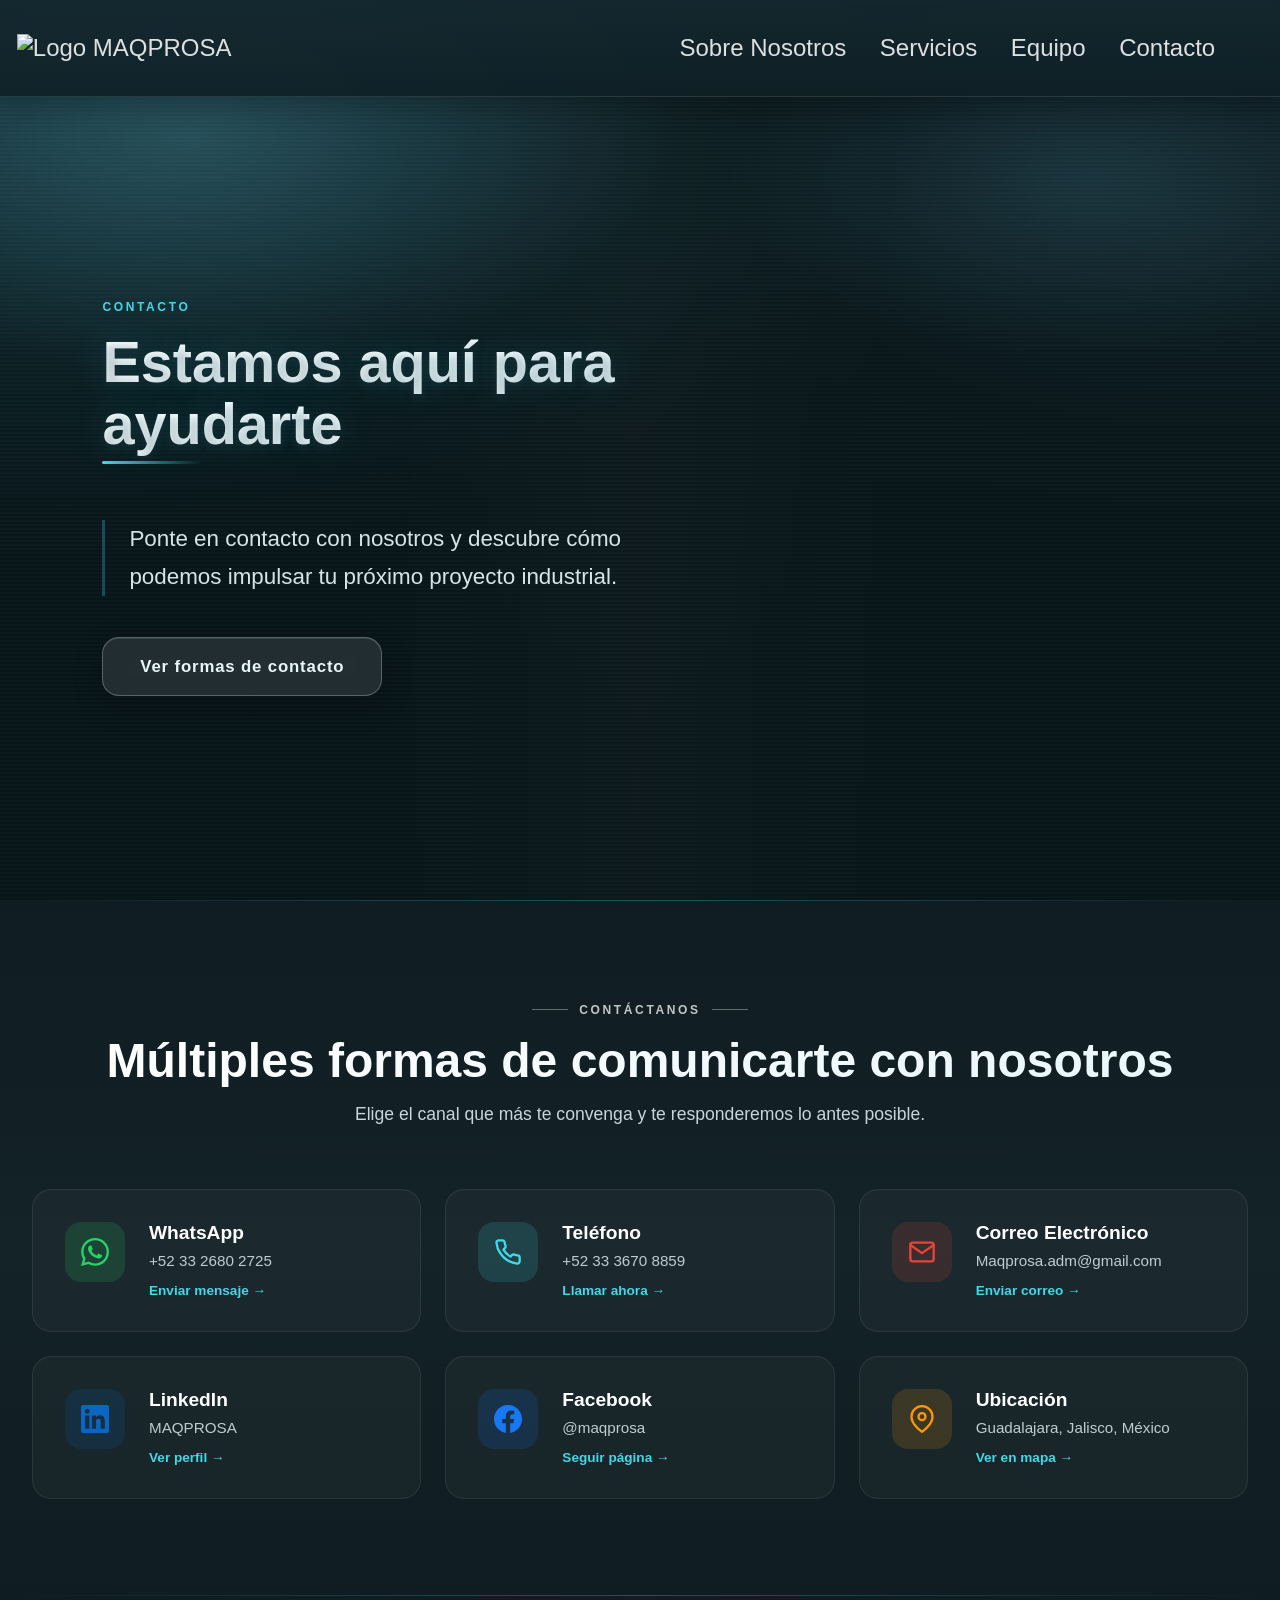
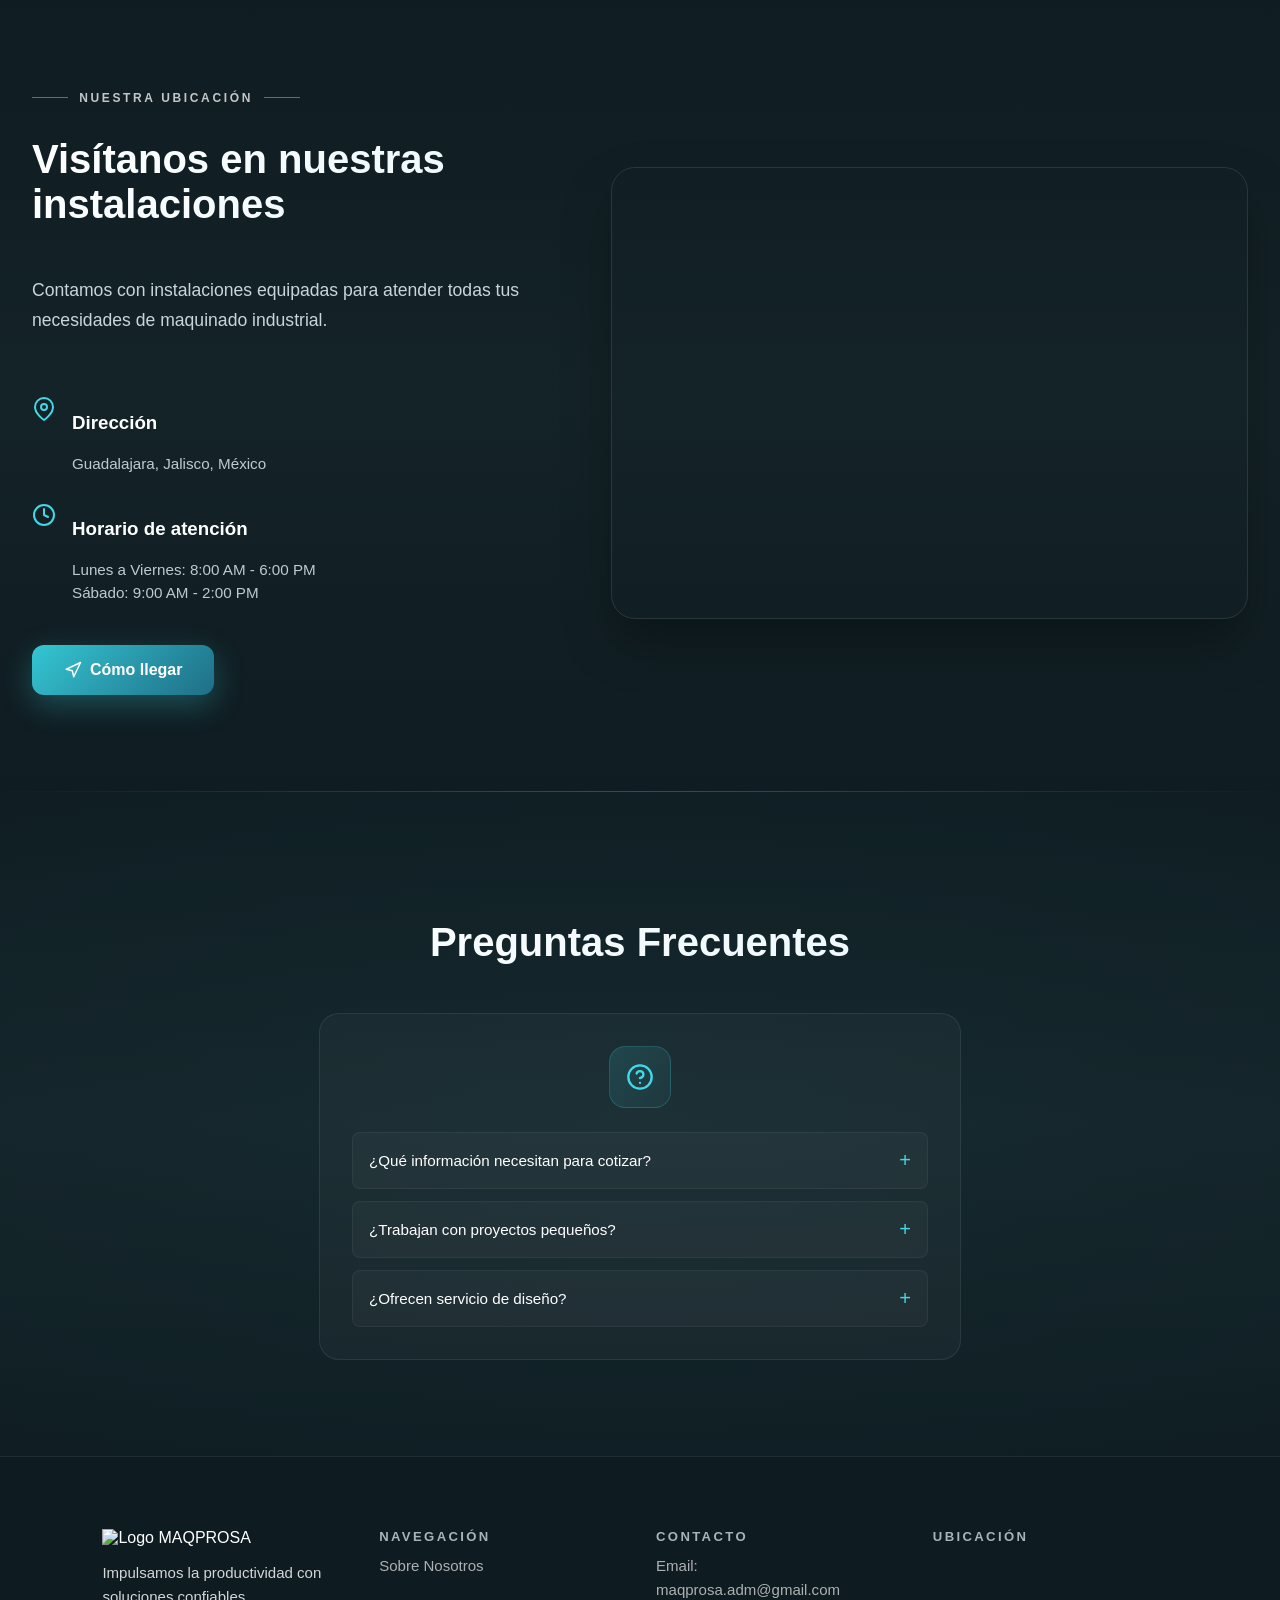
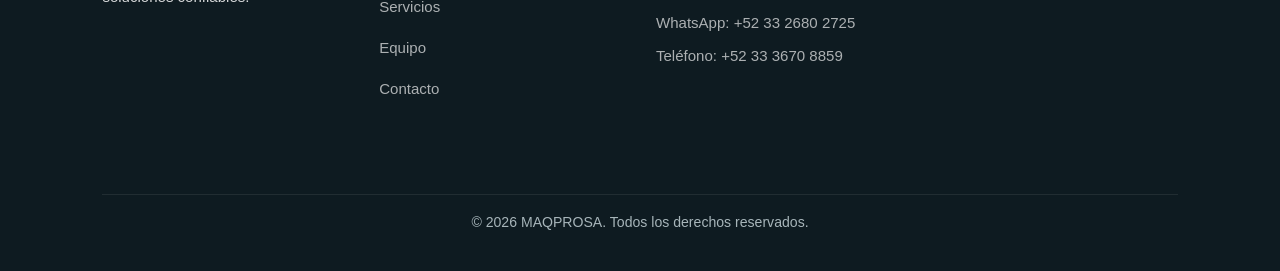
==== commit 4f05893c: "FIRST FINAL DESIGN" ====
--- a/contact.html
+++ b/contact.html
@@ -1,8 +1,74 @@
 <!doctype html>
-<html lang="es">
+<html lang="es-MX">
     <head>
+        <!-- Meta tags básicos -->
         <meta charset="UTF-8" />
         <meta name="viewport" content="width=device-width, initial-scale=1.0" />
+        <meta http-equiv="X-UA-Compatible" content="IE=edge" />
+        
+        <!-- SEO Meta Tags Principales -->
+        <title>Contacto | MAQPROSA - Solicita Cotización de Servicios Industriales en Guadalajara</title>
+        <meta name="description" content="Contacta a MAQPROSA para cotizaciones de maquinaria industrial, fabricación de moldes, mecanizado CNC y soldadura. Ubicados en Guadalajara, Jalisco. Tel: +52-33-3670-8859. Soporte 24/7." />
+        <meta name="keywords" content="contacto MAQPROSA, cotización maquinaria industrial, solicitar presupuesto CNC, contacto servicios industriales Guadalajara, teléfono MAQPROSA, email MAQPROSA, ubicación MAQPROSA Jalisco" />
+        <meta name="author" content="MAQPROSA" />
+        <meta name="robots" content="index, follow, max-image-preview:large, max-snippet:-1, max-video-preview:-1" />
+        <meta name="googlebot" content="index, follow" />
+        <meta name="bingbot" content="index, follow" />
+        <meta name="revisit-after" content="7 days" />
+        <meta name="rating" content="general" />
+        <meta name="distribution" content="global" />
+        <link rel="canonical" href="https://wakandianshield.github.io/MAQPROSA-WEBSITE/contact.html" />
+        
+        <!-- Geolocalización -->
+        <meta name="geo.region" content="MX-JAL" />
+        <meta name="geo.placename" content="Guadalajara, Jalisco" />
+        <meta name="geo.position" content="20.5919;-103.3326" />
+        <meta name="ICBM" content="20.5919, -103.3326" />
+        
+        <!-- Open Graph / Facebook / LinkedIn / WhatsApp -->
+        <meta property="og:type" content="website" />
+        <meta property="og:url" content="https://wakandianshield.github.io/MAQPROSA-WEBSITE/contact.html" />
+        <meta property="og:title" content="Contacto | MAQPROSA - Solicita Cotización de Servicios Industriales" />
+        <meta property="og:description" content="Contáctanos para cotizaciones de maquinaria industrial, fabricación de moldes, mecanizado CNC y soldadura. Tel: +52-33-3670-8859. Soporte técnico 24/7." />
+        <meta property="og:image" content="https://raw.githubusercontent.com/WakandianShield/MAQPROSA-MEDIA/refs/heads/main/fb-og.png" />
+        <meta property="og:image:secure_url" content="https://raw.githubusercontent.com/WakandianShield/MAQPROSA-MEDIA/refs/heads/main/fb-og.png" />
+        <meta property="og:image:type" content="image/png" />
+        <meta property="og:image:width" content="1200" />
+        <meta property="og:image:height" content="630" />
+        <meta property="og:image:alt" content="MAQPROSA - Contacto y Cotizaciones" />
+        <meta property="og:site_name" content="MAQPROSA" />
+        <meta property="og:locale" content="es_MX" />
+        
+        <!-- Twitter Card -->
+        <meta name="twitter:card" content="summary_large_image" />
+        <meta name="twitter:site" content="@maqprosa" />
+        <meta name="twitter:creator" content="@maqprosa" />
+        <meta name="twitter:url" content="https://wakandianshield.github.io/MAQPROSA-WEBSITE/contact.html" />
+        <meta name="twitter:title" content="Contacto | MAQPROSA - Cotizaciones Industriales" />
+        <meta name="twitter:description" content="Solicita cotización de servicios industriales: fabricación de moldes, mecanizado CNC, soldadura. Guadalajara, Jalisco. Soporte 24/7." />
+        <meta name="twitter:image" content="https://raw.githubusercontent.com/WakandianShield/MAQPROSA-MEDIA/refs/heads/main/twt-og.png" />
+        <meta name="twitter:image:alt" content="MAQPROSA - Contacto y Cotizaciones" />
+        
+        <!-- Favicon y Apple Touch Icons -->
+        <link rel="icon" type="image/png" href="frontend/media/logo.avif" />
+        <link rel="icon" type="image/png" sizes="32x32" href="frontend/media/logo.avif" />
+        <link rel="icon" type="image/png" sizes="16x16" href="frontend/media/logo.avif" />
+        <link rel="apple-touch-icon" href="frontend/media/logo.avif" />
+        <link rel="apple-touch-icon" sizes="152x152" href="frontend/media/iphone-logo.avif" />
+        <link rel="apple-touch-icon" sizes="180x180" href="frontend/media/iphone-logo.avif" />
+        <link rel="apple-touch-icon-precomposed" href="frontend/media/iphone-logo.avif" />
+        <meta name="apple-mobile-web-app-capable" content="yes" />
+        <meta name="apple-mobile-web-app-status-bar-style" content="black-translucent" />
+        <meta name="apple-mobile-web-app-title" content="MAQPROSA Contacto" />
+        <meta name="msapplication-TileImage" content="frontend/media/logo.avif" />
+        <meta name="msapplication-TileColor" content="#0f1c21" />
+        <meta name="theme-color" content="#0f1c21" />
+        
+        <!-- Preconnect para optimización de carga -->
+        <link rel="preconnect" href="https://fonts.googleapis.com" />
+        <link rel="preconnect" href="https://fonts.gstatic.com" crossorigin />
+        <link rel="preconnect" href="https://www.google.com" />
+        <link rel="dns-prefetch" href="https://www.google-analytics.com" />
         
         <!-- Preload de recursos críticos -->
         <link rel="preload" href="frontend/styles.css" as="style" />
@@ -18,8 +84,116 @@
         <script src="frontend/script.js" defer></script>
         <script src="frontend/script_navbar.js" defer></script>
         
-        <link rel="icon" type="image/png" href="frontend/media/logo.avif" />
-        <title>CONTACTO | MAQPROSA</title>
+        <!-- Schema.org JSON-LD - ContactPage -->
+        <script type="application/ld+json">
+        {
+            "@context": "https://schema.org",
+            "@type": "ContactPage",
+            "name": "Contacto MAQPROSA",
+            "description": "Página de contacto de MAQPROSA para solicitar cotizaciones y consultas sobre servicios industriales.",
+            "url": "https://wakandianshield.github.io/MAQPROSA-WEBSITE/contact.html",
+            "mainEntity": {
+                "@type": "Organization",
+                "name": "MAQPROSA",
+                "url": "https://wakandianshield.github.io/MAQPROSA-WEBSITE/",
+                "logo": "https://wakandianshield.github.io/MAQPROSA-WEBSITE/frontend/media/logo.avif",
+                "contactPoint": [
+                    {
+                        "@type": "ContactPoint",
+                        "telephone": "+52-33-3670-8859",
+                        "contactType": "customer service",
+                        "availableLanguage": ["Spanish", "English"],
+                        "areaServed": "MX",
+                        "hoursAvailable": {
+                            "@type": "OpeningHoursSpecification",
+                            "dayOfWeek": ["Monday", "Tuesday", "Wednesday", "Thursday", "Friday", "Saturday", "Sunday"],
+                            "opens": "00:00",
+                            "closes": "23:59"
+                        }
+                    },
+                    {
+                        "@type": "ContactPoint",
+                        "telephone": "+52-33-2680-2725",
+                        "contactType": "sales",
+                        "availableLanguage": ["Spanish", "English"],
+                        "areaServed": "MX"
+                    }
+                ],
+                "email": "maqprosa.adm@gmail.com",
+                "address": {
+                    "@type": "PostalAddress",
+                    "streetAddress": "Guadalajara",
+                    "addressLocality": "Guadalajara",
+                    "addressRegion": "Jalisco",
+                    "postalCode": "44100",
+                    "addressCountry": "MX"
+                }
+            }
+        }
+        </script>
+        
+        <!-- Schema.org JSON-LD - BreadcrumbList -->
+        <script type="application/ld+json">
+        {
+            "@context": "https://schema.org",
+            "@type": "BreadcrumbList",
+            "itemListElement": [
+                {
+                    "@type": "ListItem",
+                    "position": 1,
+                    "name": "Inicio",
+                    "item": "https://wakandianshield.github.io/MAQPROSA-WEBSITE/"
+                },
+                {
+                    "@type": "ListItem",
+                    "position": 2,
+                    "name": "Contacto",
+                    "item": "https://wakandianshield.github.io/MAQPROSA-WEBSITE/contact.html"
+                }
+            ]
+        }
+        </script>
+        
+        <!-- Schema.org JSON-LD - LocalBusiness -->
+        <script type="application/ld+json">
+        {
+            "@context": "https://schema.org",
+            "@type": "LocalBusiness",
+            "name": "MAQPROSA",
+            "image": "https://wakandianshield.github.io/MAQPROSA-WEBSITE/frontend/media/logo.avif",
+            "@id": "https://wakandianshield.github.io/MAQPROSA-WEBSITE/",
+            "url": "https://wakandianshield.github.io/MAQPROSA-WEBSITE/",
+            "telephone": "+52-33-3670-8859",
+            "priceRange": "$$",
+            "address": {
+                "@type": "PostalAddress",
+                "streetAddress": "Guadalajara",
+                "addressLocality": "Guadalajara",
+                "addressRegion": "Jalisco",
+                "postalCode": "44100",
+                "addressCountry": "MX"
+            },
+            "geo": {
+                "@type": "GeoCoordinates",
+                "latitude": 20.5919,
+                "longitude": -103.3326
+            },
+            "openingHoursSpecification": [
+                {
+                    "@type": "OpeningHoursSpecification",
+                    "dayOfWeek": ["Monday", "Tuesday", "Wednesday", "Thursday", "Friday"],
+                    "opens": "08:00",
+                    "closes": "18:00"
+                },
+                {
+                    "@type": "OpeningHoursSpecification",
+                    "dayOfWeek": "Saturday",
+                    "opens": "09:00",
+                    "closes": "14:00"
+                }
+            ]
+        }
+        </script>
     </head>
     <body>
         <header>
--- a/frontend/styles.css
+++ b/frontend/styles.css
@@ -95,9 +95,12 @@
 }
 
 .logo-nav {
-    height: 70px;
+    height: auto;
+    max-height: 45px;
+    width: auto;
     margin: 0;
-    padding: 0 0em;
+    padding: 0;
+    object-fit: contain;
 }
 
 .nav-link {
@@ -178,7 +181,7 @@
     min-height: 100vh;
     max-height: 100vh;
     padding: 0;
-    background-image: url(media/bg_no_blur.jpg);
+    background-image: url(media/bg_no_blur.avif);
     background-size: cover;
     background-position: center;
     background-repeat: no-repeat;
@@ -551,7 +554,6 @@
 
 .about-services {
     position: relative;
-    padding: var(--section-padding);
     background: var(--section-bg);
     overflow: hidden;
 }
@@ -1099,18 +1101,8 @@
     margin-bottom: 0.9rem;
 }
 
-.footer-section h3,
-.footer-section h4 {
+.footer-section h3 {
     margin: 0 0 0.65rem;
-    letter-spacing: 0.02em;
-}
-
-.footer-section h3 {
-    font-size: 1.25rem;
-    color: var(--font-color);
-}
-
-.footer-section h4 {
     font-size: 0.82rem;
     text-transform: uppercase;
     letter-spacing: 0.18em;
@@ -1165,80 +1157,36 @@
     color: var(--font-color-subtle);
 }
 
-/* ==========================================
-   ANIMACIONES LIGERAS Y SIMPLES
-   ========================================== */
-
-/* Animación fade-up para elementos de scroll */
-.fade-up {
-    opacity: 0;
-    transform: translateY(25px);
-    transition: opacity 0.4s ease, transform 0.4s ease;
-}
-
-.fade-up.visible {
-    opacity: 1;
-    transform: translateY(0);
-}
-
-/* Navbar slide down */
-nav {
-    transform: translateY(-100%);
-    transition: transform 0.4s ease;
-}
-
-nav.nav-ready {
-    transform: translateY(0);
-}
-
-/* Hero animación al cargar */
-.hero-kicker,
-.hero-text h1,
-.hero-text p,
-.hero-actions,
-.hero-stats > div,
-.hero-text-us h1,
-.hero-text-us p,
-.hero-text-services h1,
-.hero-text-services p,
-.hero-text-equipment h1,
-.hero-text-equipment p,
-.hero-text-contact h1,
-.hero-text-contact p {
-    opacity: 0;
-    transform: translateY(20px);
-    transition: opacity 0.5s ease, transform 0.5s ease;
-}
-
-body.loaded .hero-kicker { opacity: 1; transform: translateY(0); transition-delay: 0.1s; }
-body.loaded .hero-text h1,
-body.loaded .hero-text-us h1,
-body.loaded .hero-text-services h1,
-body.loaded .hero-text-equipment h1,
-body.loaded .hero-text-contact h1 { opacity: 1; transform: translateY(0); transition-delay: 0.2s; }
-body.loaded .hero-text p,
-body.loaded .hero-text-us p,
-body.loaded .hero-text-services p,
-body.loaded .hero-text-equipment p,
-body.loaded .hero-text-contact p { opacity: 1; transform: translateY(0); transition-delay: 0.3s; }
-body.loaded .hero-actions { opacity: 1; transform: translateY(0); transition-delay: 0.4s; }
-body.loaded .hero-stats > div:nth-child(1) { opacity: 1; transform: translateY(0); transition-delay: 0.5s; }
-body.loaded .hero-stats > div:nth-child(2) { opacity: 1; transform: translateY(0); transition-delay: 0.55s; }
-body.loaded .hero-stats > div:nth-child(3) { opacity: 1; transform: translateY(0); transition-delay: 0.6s; }
-
-/* Hover suave en cards */
-.fade-up.visible:hover {
-    transform: translateY(-5px);
-}
-
-/* Sin animaciones para usuarios que lo prefieren */
-@media (prefers-reduced-motion: reduce) {
-    *, *::before, *::after {
-        transition: none !important;
-        animation: none !important;
-    }
-    .fade-up, nav, .hero-kicker, .hero-text h1, .hero-text p, .hero-actions, .hero-stats > div {
-        opacity: 1 !important;
-        transform: none !important;
-    }
-}
+/* ===== SEO & Accessibility Utilities ===== */
+.skip-link {
+    position: absolute;
+    top: -100%;
+    left: 50%;
+    transform: translateX(-50%);
+    background: var(--accent-color);
+    color: var(--dark-bg);
+    padding: 0.75rem 1.5rem;
+    border-radius: 0 0 8px 8px;
+    font-weight: 600;
+    text-decoration: none;
+    z-index: 10000;
+    transition: top 0.3s ease;
+}
+
+.skip-link:focus {
+    top: 0;
+    outline: 3px solid var(--font-color);
+    outline-offset: 2px;
+}
+
+.visually-hidden {
+    position: absolute !important;
+    width: 1px !important;
+    height: 1px !important;
+    padding: 0 !important;
+    margin: -1px !important;
+    overflow: hidden !important;
+    clip: rect(0, 0, 0, 0) !important;
+    white-space: nowrap !important;
+    border: 0 !important;
+}
--- a/frontend/styles.css
+++ b/frontend/styles.css
@@ -95,9 +95,12 @@
 }
 
 .logo-nav {
-    height: 70px;
+    height: auto;
+    max-height: 45px;
+    width: auto;
     margin: 0;
-    padding: 0 0em;
+    padding: 0;
+    object-fit: contain;
 }
 
 .nav-link {
@@ -178,7 +181,7 @@
     min-height: 100vh;
     max-height: 100vh;
     padding: 0;
-    background-image: url(media/bg_no_blur.jpg);
+    background-image: url(media/bg_no_blur.avif);
     background-size: cover;
     background-position: center;
     background-repeat: no-repeat;
@@ -551,7 +554,6 @@
 
 .about-services {
     position: relative;
-    padding: var(--section-padding);
     background: var(--section-bg);
     overflow: hidden;
 }
@@ -1099,18 +1101,8 @@
     margin-bottom: 0.9rem;
 }
 
-.footer-section h3,
-.footer-section h4 {
+.footer-section h3 {
     margin: 0 0 0.65rem;
-    letter-spacing: 0.02em;
-}
-
-.footer-section h3 {
-    font-size: 1.25rem;
-    color: var(--font-color);
-}
-
-.footer-section h4 {
     font-size: 0.82rem;
     text-transform: uppercase;
     letter-spacing: 0.18em;
@@ -1165,80 +1157,36 @@
     color: var(--font-color-subtle);
 }
 
-/* ==========================================
-   ANIMACIONES LIGERAS Y SIMPLES
-   ========================================== */
-
-/* Animación fade-up para elementos de scroll */
-.fade-up {
-    opacity: 0;
-    transform: translateY(25px);
-    transition: opacity 0.4s ease, transform 0.4s ease;
-}
-
-.fade-up.visible {
-    opacity: 1;
-    transform: translateY(0);
-}
-
-/* Navbar slide down */
-nav {
-    transform: translateY(-100%);
-    transition: transform 0.4s ease;
-}
-
-nav.nav-ready {
-    transform: translateY(0);
-}
-
-/* Hero animación al cargar */
-.hero-kicker,
-.hero-text h1,
-.hero-text p,
-.hero-actions,
-.hero-stats > div,
-.hero-text-us h1,
-.hero-text-us p,
-.hero-text-services h1,
-.hero-text-services p,
-.hero-text-equipment h1,
-.hero-text-equipment p,
-.hero-text-contact h1,
-.hero-text-contact p {
-    opacity: 0;
-    transform: translateY(20px);
-    transition: opacity 0.5s ease, transform 0.5s ease;
-}
-
-body.loaded .hero-kicker { opacity: 1; transform: translateY(0); transition-delay: 0.1s; }
-body.loaded .hero-text h1,
-body.loaded .hero-text-us h1,
-body.loaded .hero-text-services h1,
-body.loaded .hero-text-equipment h1,
-body.loaded .hero-text-contact h1 { opacity: 1; transform: translateY(0); transition-delay: 0.2s; }
-body.loaded .hero-text p,
-body.loaded .hero-text-us p,
-body.loaded .hero-text-services p,
-body.loaded .hero-text-equipment p,
-body.loaded .hero-text-contact p { opacity: 1; transform: translateY(0); transition-delay: 0.3s; }
-body.loaded .hero-actions { opacity: 1; transform: translateY(0); transition-delay: 0.4s; }
-body.loaded .hero-stats > div:nth-child(1) { opacity: 1; transform: translateY(0); transition-delay: 0.5s; }
-body.loaded .hero-stats > div:nth-child(2) { opacity: 1; transform: translateY(0); transition-delay: 0.55s; }
-body.loaded .hero-stats > div:nth-child(3) { opacity: 1; transform: translateY(0); transition-delay: 0.6s; }
-
-/* Hover suave en cards */
-.fade-up.visible:hover {
-    transform: translateY(-5px);
-}
-
-/* Sin animaciones para usuarios que lo prefieren */
-@media (prefers-reduced-motion: reduce) {
-    *, *::before, *::after {
-        transition: none !important;
-        animation: none !important;
-    }
-    .fade-up, nav, .hero-kicker, .hero-text h1, .hero-text p, .hero-actions, .hero-stats > div {
-        opacity: 1 !important;
-        transform: none !important;
-    }
-}
+/* ===== SEO & Accessibility Utilities ===== */
+.skip-link {
+    position: absolute;
+    top: -100%;
+    left: 50%;
+    transform: translateX(-50%);
+    background: var(--accent-color);
+    color: var(--dark-bg);
+    padding: 0.75rem 1.5rem;
+    border-radius: 0 0 8px 8px;
+    font-weight: 600;
+    text-decoration: none;
+    z-index: 10000;
+    transition: top 0.3s ease;
+}
+
+.skip-link:focus {
+    top: 0;
+    outline: 3px solid var(--font-color);
+    outline-offset: 2px;
+}
+
+.visually-hidden {
+    position: absolute !important;
+    width: 1px !important;
+    height: 1px !important;
+    padding: 0 !important;
+    margin: -1px !important;
+    overflow: hidden !important;
+    clip: rect(0, 0, 0, 0) !important;
+    white-space: nowrap !important;
+    border: 0 !important;
+}
--- a/frontend/styles_mobile.css
+++ b/frontend/styles_mobile.css
@@ -121,18 +121,22 @@
         align-items: center;
     }
 
+    .hero-kicker {
+        font-size: 9px !important;
+    }
+
     .hero-text h1 {
         font-size: clamp(2rem, 6vw, 2.6rem);
     }
 
     .hero-text p {
         font-size: clamp(0.95rem, 3.2vw, 1.1rem);
-        margin: 0;
+        margin: 0 !important;
         max-width: 48ch;
     }
 
     .hero-actions {
-        margin: 0.2rem 0 0.6rem;
+        margin: 0.5em 0 0.5em !important;
         justify-content: center;
         flex-direction: column;
         align-items: stretch;
@@ -140,6 +144,11 @@
         width: min(92%, 420px);
         margin-left: auto;
         margin-right: auto;
+    }
+
+    .hero-btn {
+        padding: 1em 2em !important;
+        font-size: 1rem !important;
     }
 
     .hero-stats {
@@ -189,6 +198,9 @@
     }
 
     .about-us {
+        display: flex;
+        justify-content: center;
+        align-items: center;
         grid-template-columns: 1fr;
         grid-template-areas:
             "content"
@@ -197,6 +209,12 @@
         padding: 4em 6vw;
         row-gap: 1.2rem;
     }
+    
+    .about-services > .about-us {
+        padding-top: 0 !important;
+        padding-bottom: 0 !important;
+    }
+
 
     .about-us__content {
         justify-items: center;
@@ -208,6 +226,7 @@
 
     .section-kicker {
         justify-content: center;
+        font-size: 8px !important;
     }
 
     .about-us__lead {
@@ -247,7 +266,7 @@
 
     .services h2 {
         font-size: clamp(1.8rem, 5vw, 2.6rem);
-        margin: 0.4rem 0 1.8rem;
+        margin: 1.4rem 0 1.8rem !important;
     }
 
     .services-list {
@@ -630,7 +649,7 @@
         width: 100px;
     }
 
-    .footer-section h4 {
+    .footer-section h3 {
         font-size: 0.8rem;
     }
 
@@ -795,7 +814,7 @@
         width: 90px;
     }
 
-    .footer-section h4 {
+    .footer-section h3 {
         font-size: 0.75rem;
     }
 
@@ -839,6 +858,16 @@
         word-break: break-word;
     }
 
+    
+    .about-services {
+        padding: 4rem 0;
+    }
+
+    .about-services > .about-us {
+        padding-top: 0 !important;
+        padding-bottom: 4rem !important;
+    }
+
     footer {
         padding: 2em 6vw 1.2em;
     }
@@ -878,10 +907,6 @@
     }
 
     .footer-section h3 {
-        font-size: 1rem;
-    }
-
-    .footer-section h4 {
         font-size: 0.78rem;
     }
 
